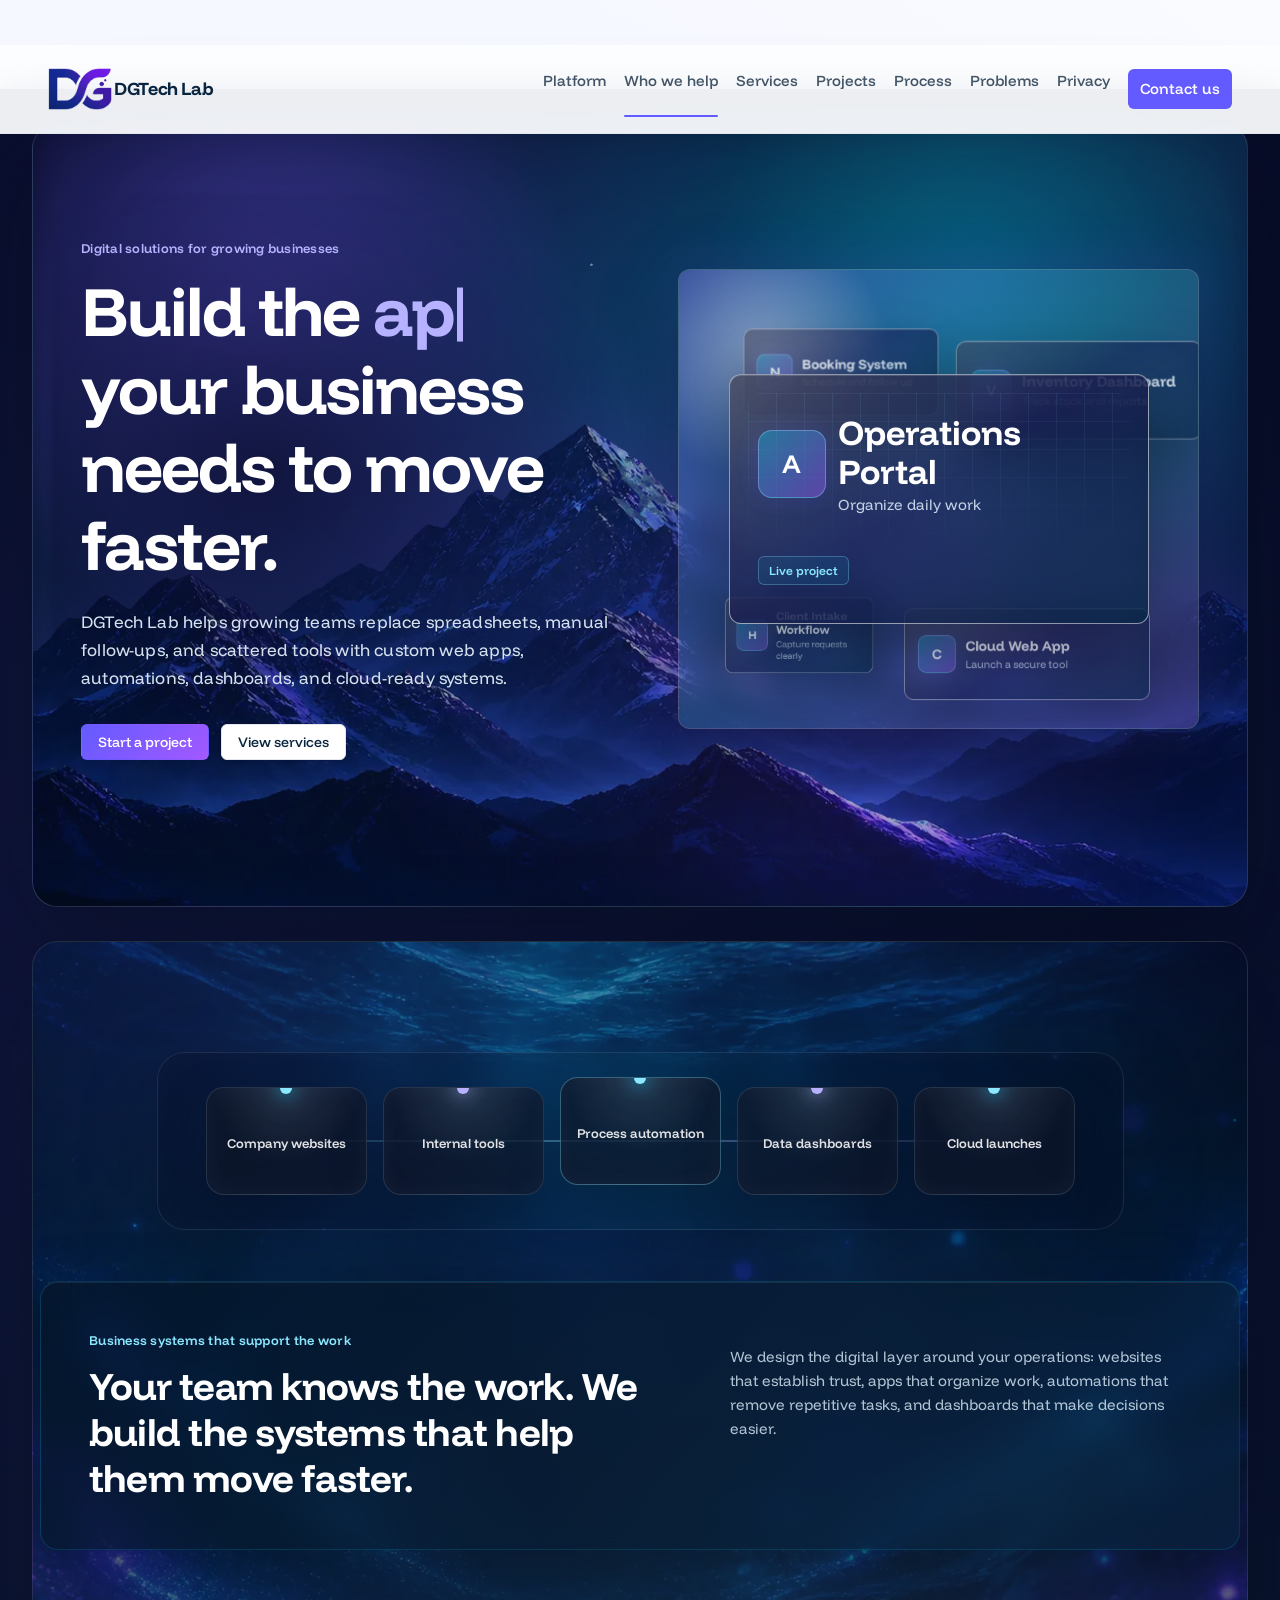
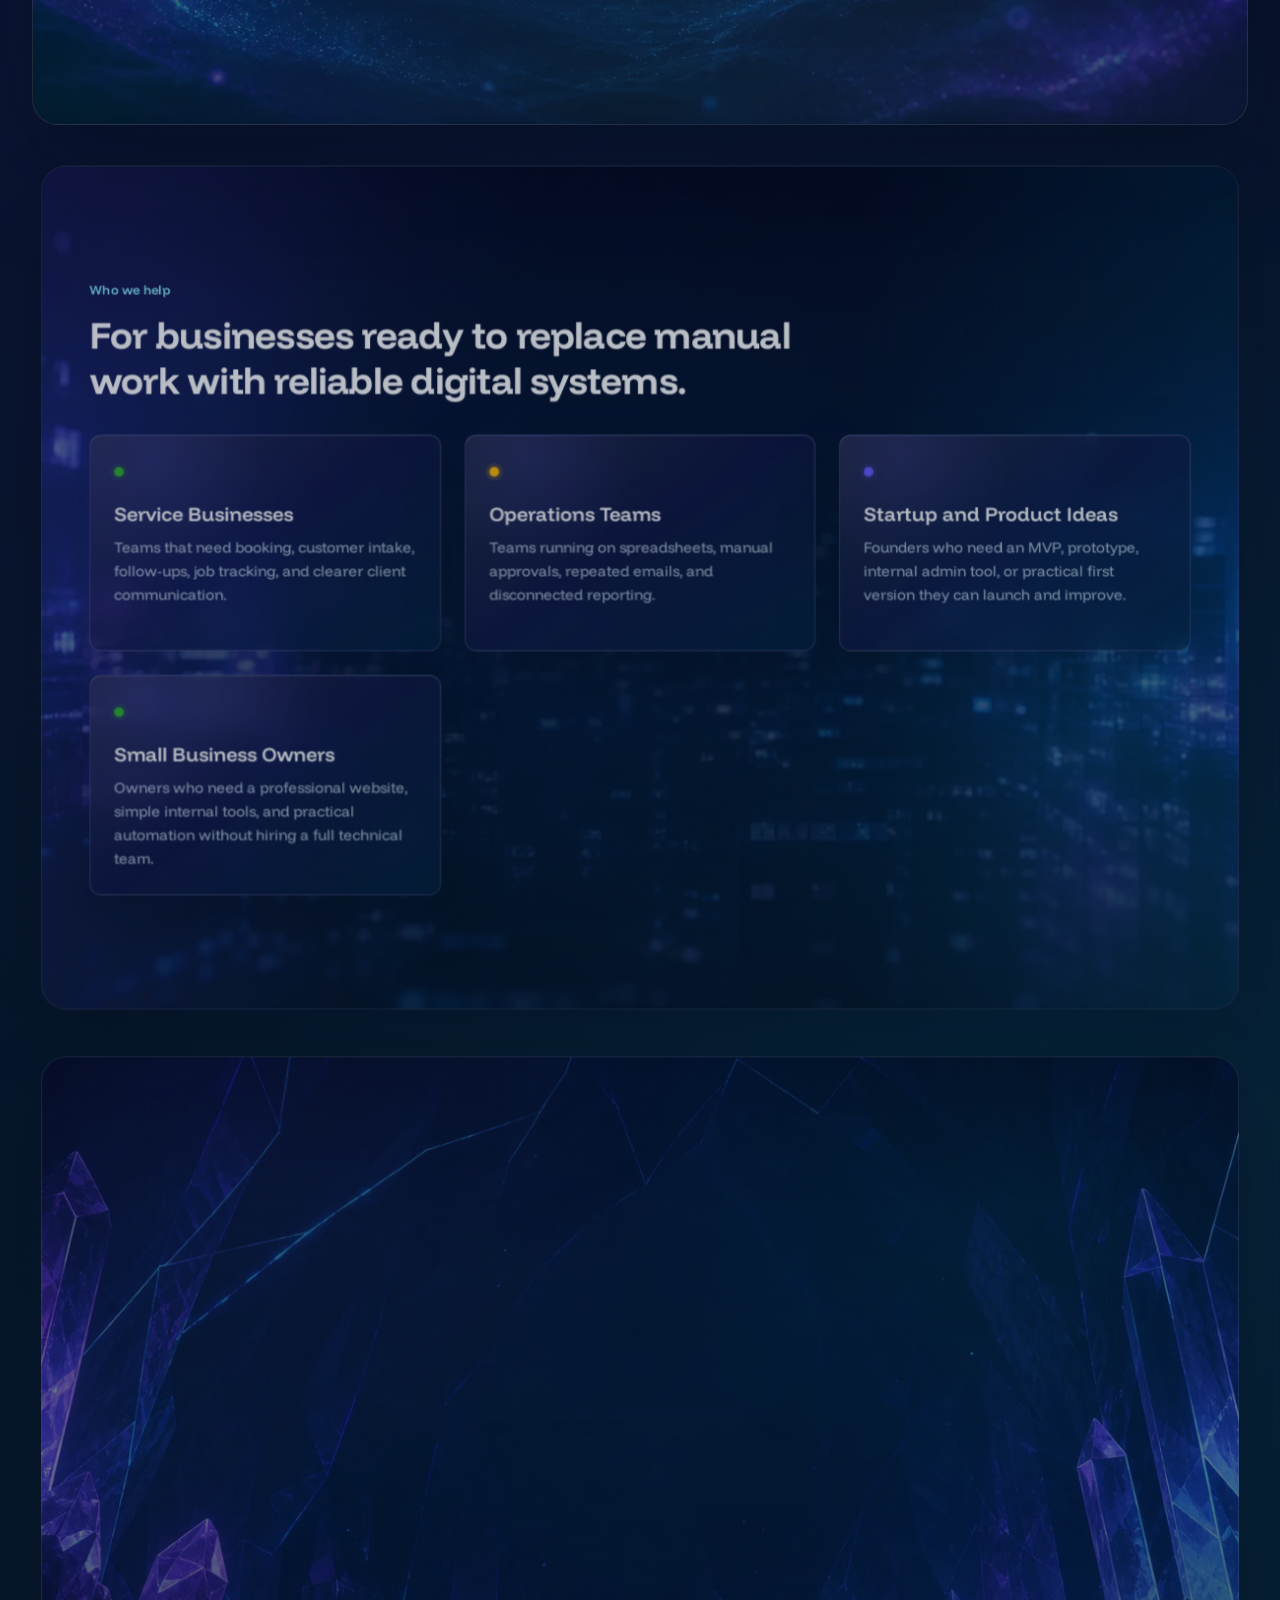
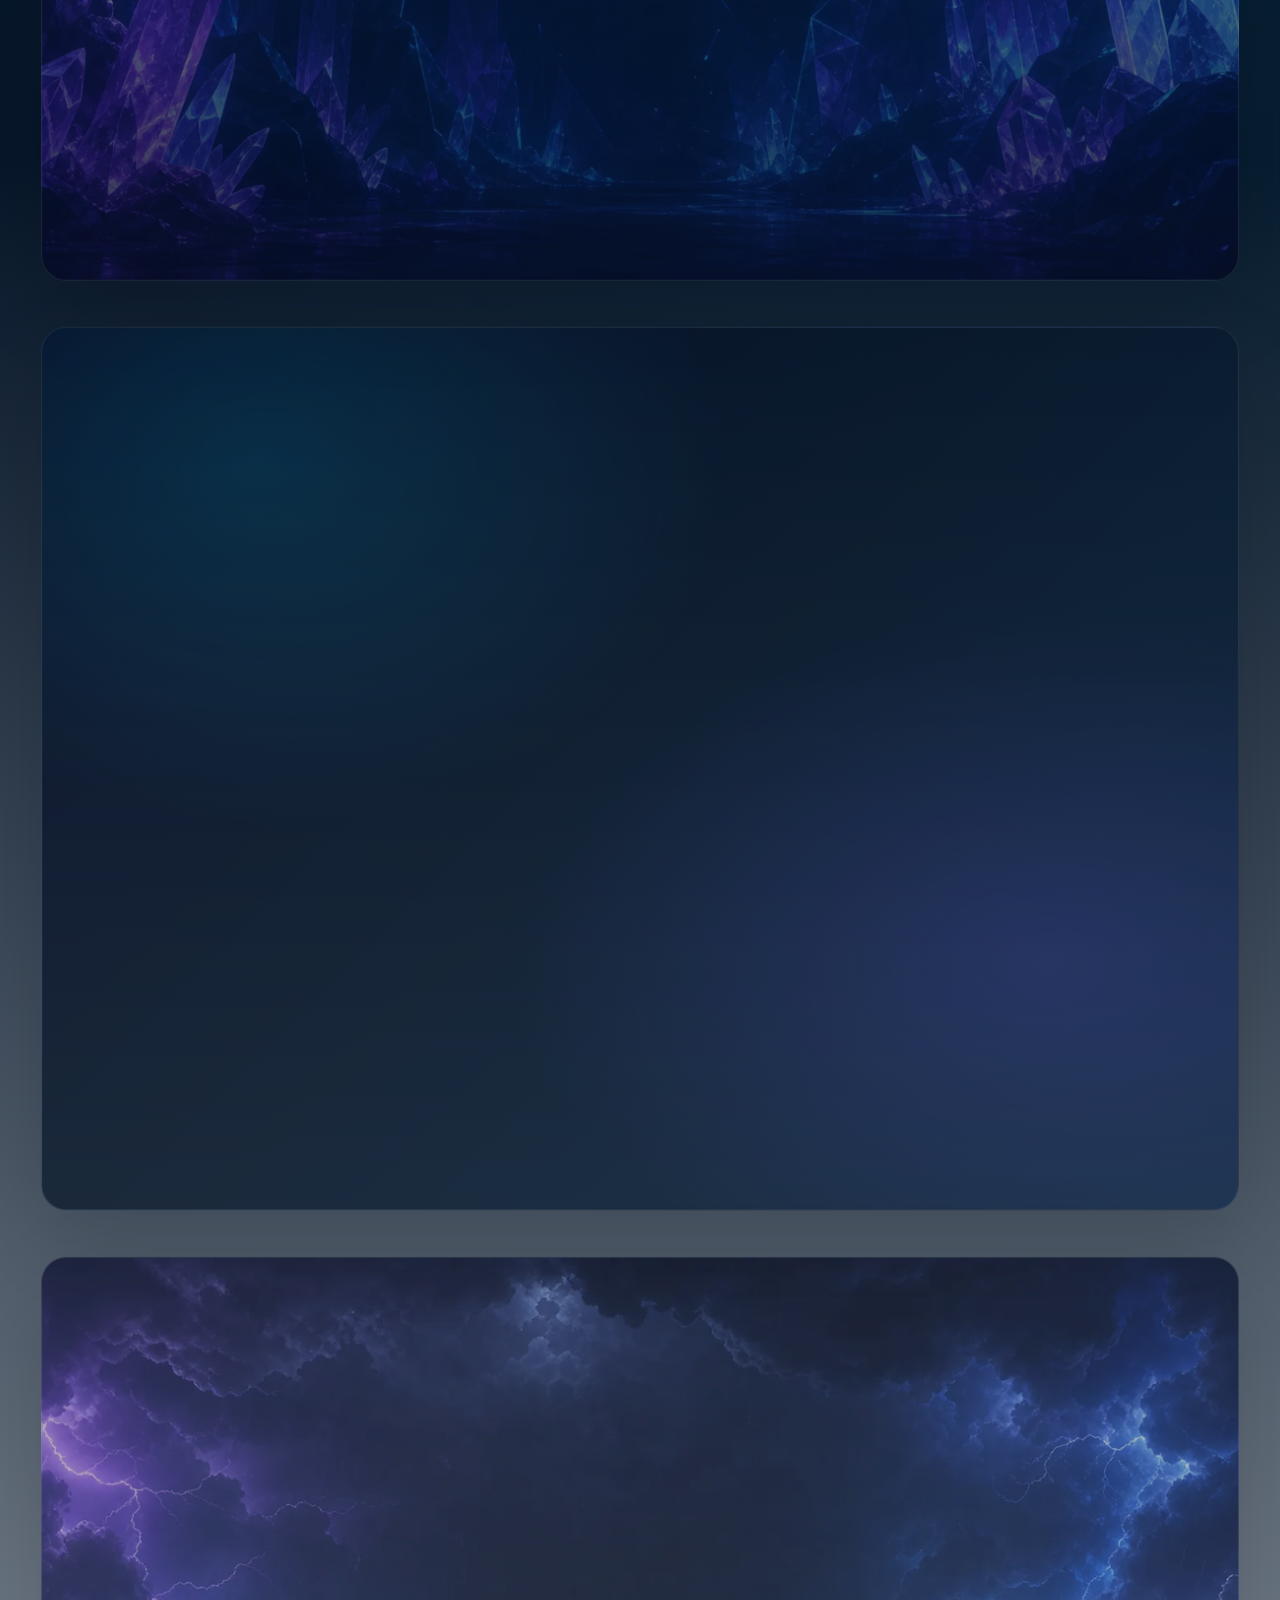
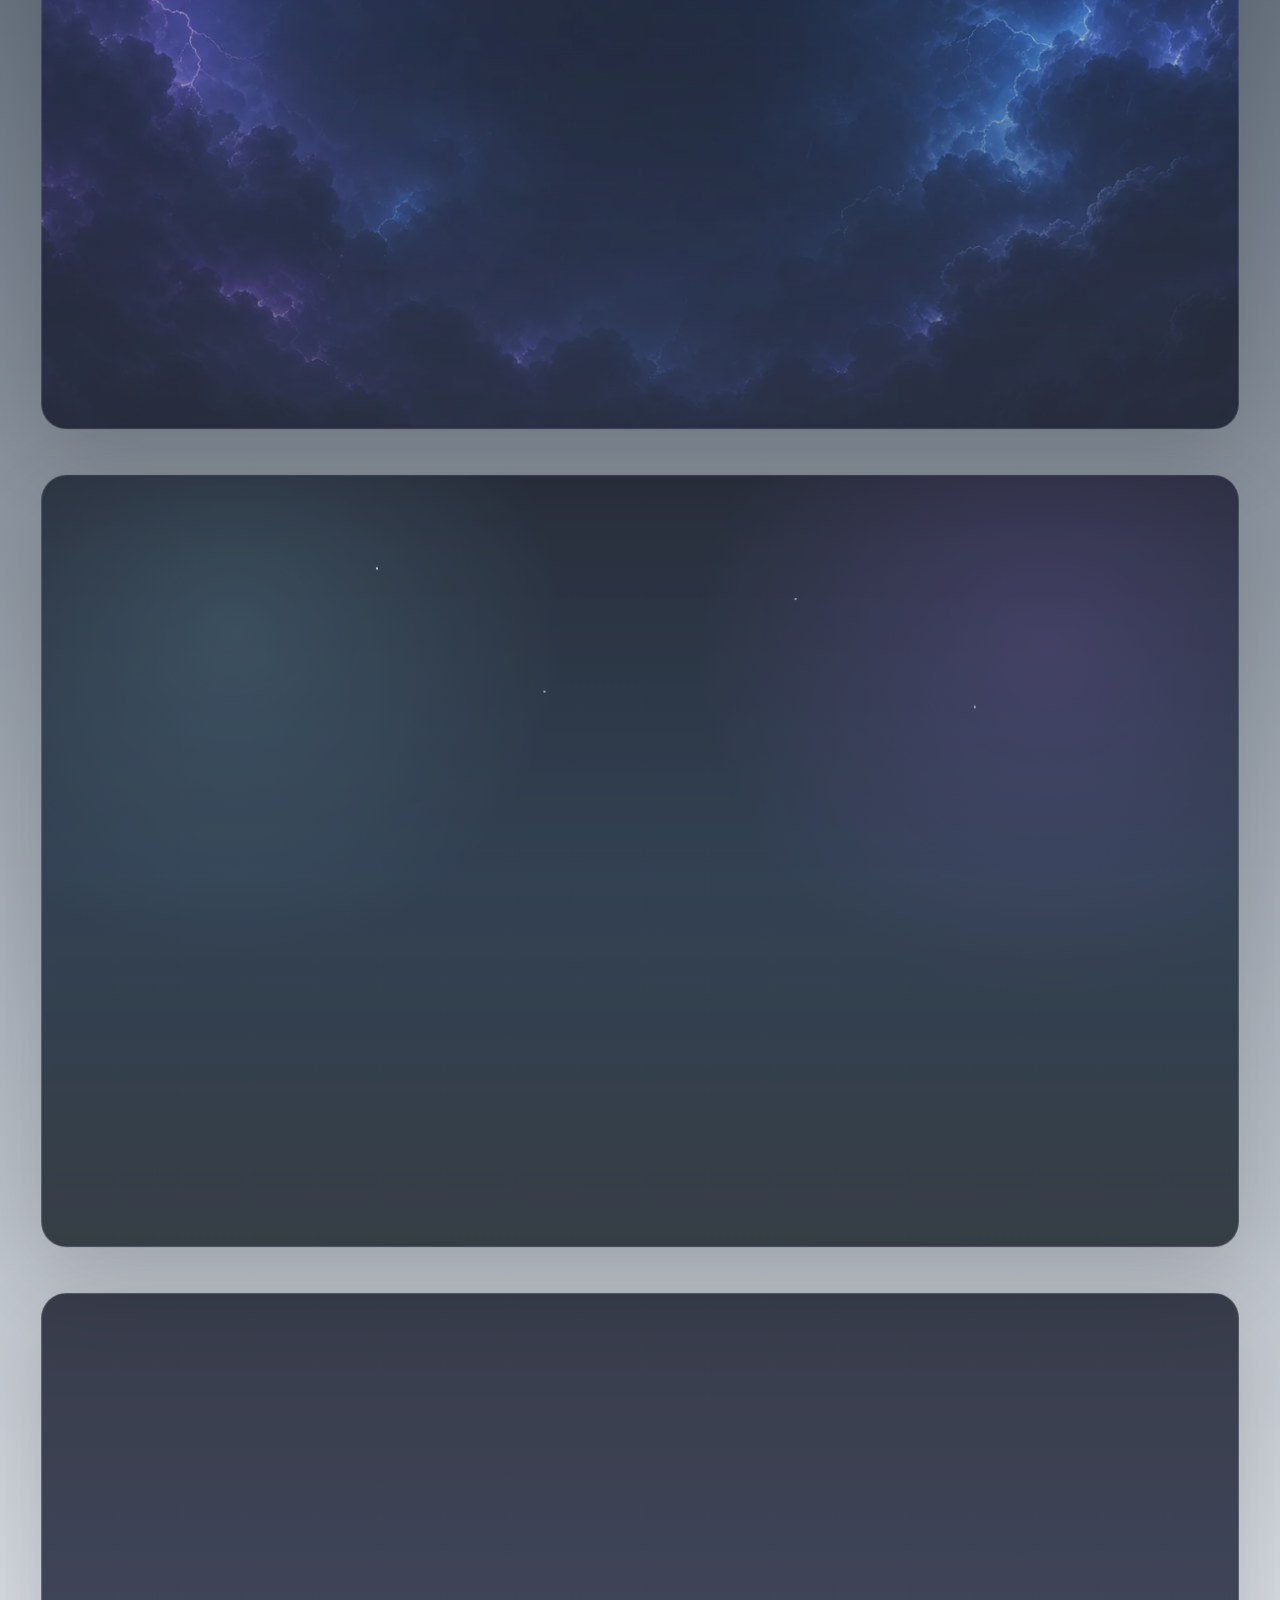
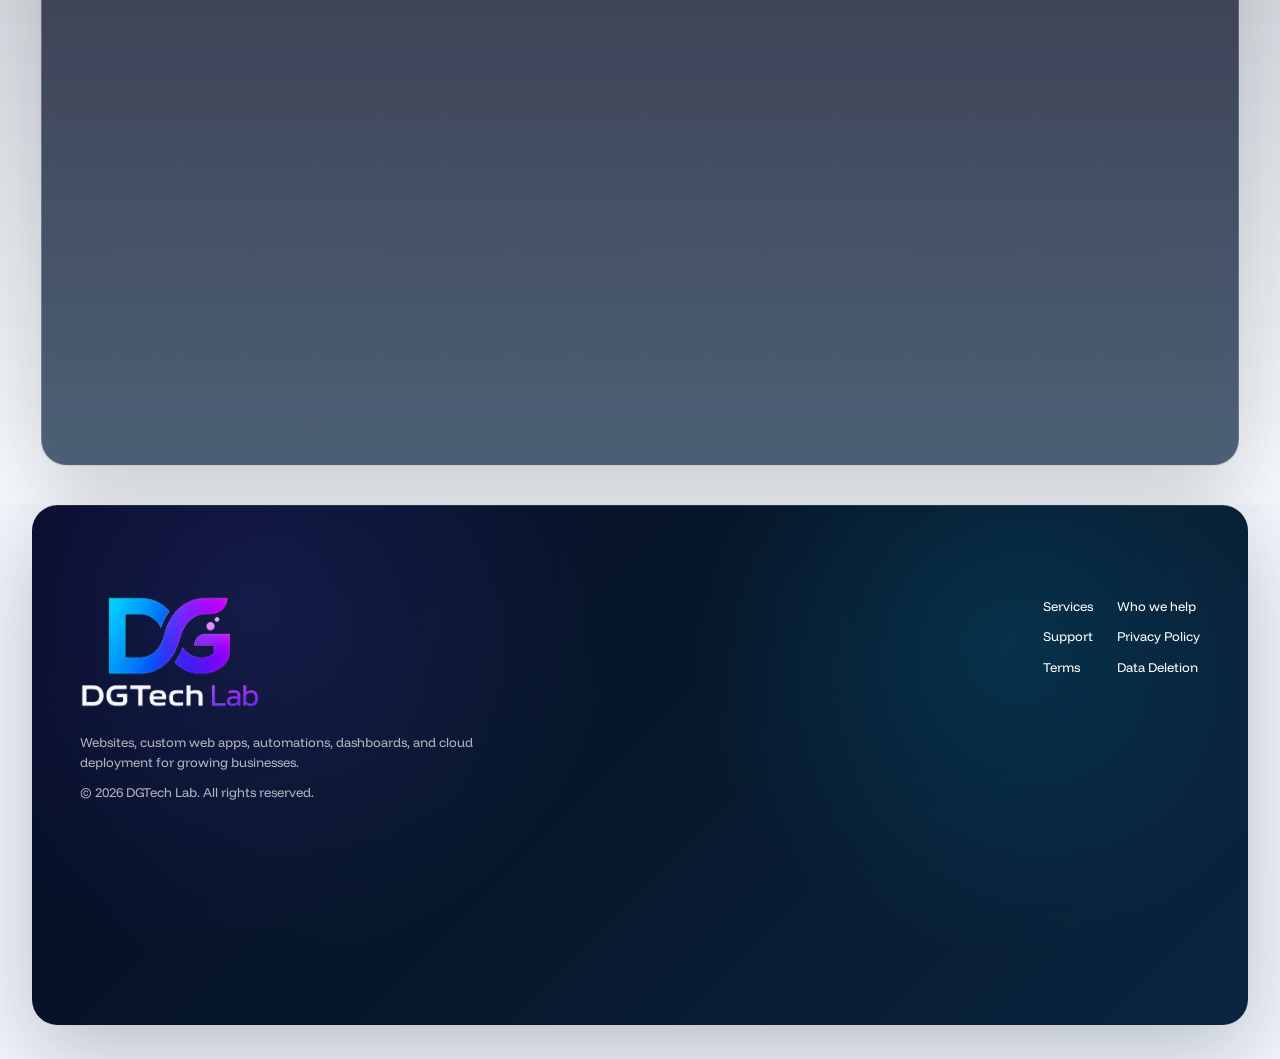
==== index.html @ 1a46fc06 "initial commit" ====
<!doctype html>
<html lang="en">
  <head>
    <meta charset="utf-8">
    <meta name="viewport" content="width=device-width, initial-scale=1">
    <title>DGTech Lab | Digital Solutions for Growing Businesses</title>
    <meta name="description" content="DGTech Lab builds practical digital solutions for businesses, including websites, internal tools, automations, cloud apps, dashboards, and workflow systems.">
    <link rel="preconnect" href="https://fonts.googleapis.com">
    <link rel="preconnect" href="https://fonts.gstatic.com" crossorigin>
    <link href="https://fonts.googleapis.com/css2?family=Funnel+Display:wght@400;500;600;700&display=swap" rel="stylesheet">
    <link rel="preload" href="assets/images/dgtechlab-logo-header-cropped.png" as="image" type="image/png">
    <link rel="preload" href="assets/images/generated/hero-mountain-foreground.webp" as="image" type="image/webp" fetchpriority="high">
    <link rel="stylesheet" href="assets/styles.css?v=card-lines">
    <script src="assets/site.js?v=company-cards" defer></script>
  </head>
  <body class="home-page">
    <header class="site-header">
      <a class="brand" href="index.html" aria-label="DGTech Lab home">
        <img class="brand-logo brand-logo-mark" src="assets/images/dgtechlab-logo-header-cropped.png" alt="" decoding="async" fetchpriority="high">
        <span>DGTech Lab</span>
      </a>
      <nav class="nav" aria-label="Primary navigation">
        <a href="#platform">Platform</a>
        <a href="#who">Who we help</a>
        <a href="#services">Services</a>
        <a href="#projects">Projects</a>
        <a href="#process">Process</a>
        <a href="#proof">Problems</a>
        <a href="privacy-policy.html">Privacy</a>
        <a class="nav-cta" href="#contact">Contact us</a>
      </nav>
    </header>

    <main>
      <section class="hero" data-reveal="fade">
        <img class="hero-mountain" src="assets/images/generated/hero-mountain-foreground.webp" alt="" aria-hidden="true" decoding="async" fetchpriority="high">
        <div class="hero-content">
          <p class="eyebrow">Digital solutions for growing businesses</p>
          <h1>Build the <span class="dynamic-word" data-words="apps,automations,dashboards,systems">apps</span> your business needs to move faster.</h1>
          <p class="hero-copy">DGTech Lab helps growing teams replace spreadsheets, manual follow-ups, and scattered tools with custom web apps, automations, dashboards, and cloud-ready systems.</p>
          <div class="hero-actions">
            <a class="button primary" href="#contact">Start a project</a>
            <a class="button secondary" href="#services">View services</a>
          </div>
        </div>
        <div class="hero-media company-card-stage" aria-label="Project company placeholders">
          <button class="company-card company-card-featured is-active" type="button" data-company-card data-slot="featured" aria-pressed="true">
            <span class="company-logo">A</span>
            <span class="company-info">
              <span class="company-name">Operations Portal</span>
              <span class="company-type">Organize daily work</span>
            </span>
            <span class="company-status">Live project</span>
          </button>
          <button class="company-card company-card-float company-card-sm" type="button" data-company-card data-slot="1" aria-pressed="false">
            <span class="company-logo">N</span>
            <span class="company-info">
              <span class="company-name">Booking System</span>
              <span class="company-type">Schedule and follow up</span>
            </span>
            <span class="company-status">Automation</span>
          </button>
          <button class="company-card company-card-float company-card-md" type="button" data-company-card data-slot="2" aria-pressed="false">
            <span class="company-logo">V</span>
            <span class="company-info">
              <span class="company-name">Inventory Dashboard</span>
              <span class="company-type">Track stock and reports</span>
            </span>
            <span class="company-status">Dashboard</span>
          </button>
          <button class="company-card company-card-float company-card-xs" type="button" data-company-card data-slot="3" aria-pressed="false">
            <span class="company-logo">H</span>
            <span class="company-info">
              <span class="company-name">Client Intake Workflow</span>
              <span class="company-type">Capture requests clearly</span>
            </span>
            <span class="company-status">Workflow</span>
          </button>
          <button class="company-card company-card-float company-card-lg" type="button" data-company-card data-slot="4" aria-pressed="false">
            <span class="company-logo">C</span>
            <span class="company-info">
              <span class="company-name">Cloud Web App</span>
              <span class="company-type">Launch a secure tool</span>
            </span>
            <span class="company-status">Web app</span>
          </button>
        </div>
      </section>

      <section class="ocean-depth" aria-label="DGTech Lab platform">
        <div class="trust-strip" aria-label="DGTech Lab capabilities" data-reveal="rise">
          <span>Company websites</span>
          <span>Internal tools</span>
          <span>Process automation</span>
          <span>Data dashboards</span>
          <span>Cloud launches</span>
        </div>

        <div class="intro" id="platform" aria-label="Company focus" data-reveal="split">
          <div>
            <p class="section-kicker">Business systems that support the work</p>
            <h2>Your team knows the work. We build the systems that help them move faster.</h2>
          </div>
          <p>We design the digital layer around your operations: websites that establish trust, apps that organize work, automations that remove repetitive tasks, and dashboards that make decisions easier.</p>
        </div>
      </section>

      <section class="section audience" id="who" data-reveal="rise">
        <canvas class="audience-lights" aria-hidden="true"></canvas>
        <div class="section-heading">
          <p class="section-kicker">Who we help</p>
          <h2>For businesses ready to replace manual work with reliable digital systems.</h2>
        </div>
        <div class="audience-grid">
          <article>
            <span class="status-dot live"></span>
            <h3>Service Businesses</h3>
            <p>Teams that need booking, customer intake, follow-ups, job tracking, and clearer client communication.</p>
          </article>
          <article>
            <span class="status-dot review"></span>
            <h3>Operations Teams</h3>
            <p>Teams running on spreadsheets, manual approvals, repeated emails, and disconnected reporting.</p>
          </article>
          <article>
            <span class="status-dot build"></span>
            <h3>Startup and Product Ideas</h3>
            <p>Founders who need an MVP, prototype, internal admin tool, or practical first version they can launch and improve.</p>
          </article>
          <article>
            <span class="status-dot live"></span>
            <h3>Small Business Owners</h3>
            <p>Owners who need a professional website, simple internal tools, and practical automation without hiring a full technical team.</p>
          </article>
        </div>
      </section>

      <section class="section" id="services" data-reveal="rise">
        <div class="section-heading">
          <p class="section-kicker">Services</p>
          <h2>Practical digital solutions for modern operations.</h2>
        </div>
        <div class="service-grid">
          <article class="service-card">
            <span class="service-icon">01</span>
            <span class="service-chip">Presence</span>
            <h3>Business Websites That Build Trust</h3>
            <p>Professional websites for company presence, lead generation, service pages, policies, and the pages platforms expect.</p>
          </article>
          <article class="service-card">
            <span class="service-icon">02</span>
            <span class="service-chip success">Operations</span>
            <h3>Custom Tools for Daily Operations</h3>
            <p>Secure web-based tools for bookings, client portals, inventory, approvals, reporting, and daily team workflows.</p>
          </article>
          <article class="service-card">
            <span class="service-icon">03</span>
            <span class="service-chip warning">Efficiency</span>
            <h3>Automation That Saves Time</h3>
            <p>Automations that connect forms, spreadsheets, email, CRMs, databases, and team processes to reduce repetitive work.</p>
          </article>
          <article class="service-card">
            <span class="service-icon">04</span>
            <span class="service-chip">Visibility</span>
            <h3>Dashboards for Clear Decisions</h3>
            <p>Business dashboards and reporting views that turn operational data into clear information your team can act on.</p>
          </article>
          <article class="service-card">
            <span class="service-icon">05</span>
            <span class="service-chip success">Infrastructure</span>
            <h3>Cloud-Ready Launch Support</h3>
            <p>Practical cloud setup for apps, databases, containers, domains, HTTPS, and reliable production launches.</p>
          </article>
          <article class="service-card">
            <span class="service-icon">06</span>
            <span class="service-chip warning">Strategy</span>
            <h3>Technical Planning and System Advice</h3>
            <p>Guidance on choosing tools, improving existing systems, planning integrations, and turning ideas into buildable next steps.</p>
          </article>
        </div>
      </section>

      <section class="section product-showcase" id="projects" aria-label="DGTech Lab solution areas" data-reveal="scale">
        <div class="section-heading">
          <p class="section-kicker">What we build</p>
          <h2>From public websites to internal business systems.</h2>
        </div>
        <div class="showcase-grid">
          <article class="showcase-card featured">
            <p class="showcase-label">DGTech Lab Sites</p>
            <h3>Launch a business-ready website with the pages platforms expect.</h3>
            <p>Company profile, service pages, support pages, privacy policy, and the key pages needed for platform verification or online trust.</p>
            <a class="showcase-button" href="#contact">Plan your site</a>
          </article>
          <article class="showcase-card">
            <p class="showcase-label">DGTech Lab Apps</p>
            <h3>Turn repeatable work into a focused web app.</h3>
            <p>Client portals, admin dashboards, order flows, approvals, reporting tools, and lightweight CRMs tailored to daily operations.</p>
            <a class="showcase-button" href="#contact">Discuss an app</a>
          </article>
          <article class="showcase-card">
            <p class="showcase-label">DGTech Lab Automations</p>
            <h3>Connect the tools your team already uses.</h3>
            <p>Forms, spreadsheets, email, cloud databases, notifications, files, and reports connected so your team does less manual follow-up.</p>
            <a class="showcase-button" href="#contact">Map a workflow</a>
          </article>
        </div>
      </section>

      <section class="band" id="process" data-reveal="fade">
        <div class="process-cloud-layer process-cloud-layer-back" aria-hidden="true"></div>
        <div class="process-cloud-layer process-cloud-layer-front" aria-hidden="true"></div>
        <div class="process-rain-mist" aria-hidden="true"></div>
        <div class="process-lightning-bolt" aria-hidden="true"></div>
        <div class="section-heading">
          <p class="section-kicker">How we work</p>
          <h2>We turn unclear business problems into working systems.</h2>
        </div>
        <div class="steps">
          <article>
            <span class="step-icon" aria-hidden="true"></span>
            <span class="step-title">The Challenge</span>
            <p>We clarify the manual work, scattered tools, unclear processes, and business pressure your team is dealing with.</p>
          </article>
          <article>
            <span class="step-icon" aria-hidden="true"></span>
            <span class="step-title">Discovery</span>
            <p>We map the real workflow, bottlenecks, users, data, tools, and decisions the system needs to support.</p>
          </article>
          <article>
            <span class="step-icon" aria-hidden="true"></span>
            <span class="step-title">Strategy</span>
            <p>We turn the challenge into a clear build path: scope, priorities, screens, integrations, hosting, and launch plan.</p>
          </article>
          <article>
            <span class="step-icon" aria-hidden="true"></span>
            <span class="step-title">Build</span>
            <p>We develop the website, app, automation, dashboard, or cloud setup in focused increments.</p>
          </article>
          <article>
            <span class="step-icon" aria-hidden="true"></span>
            <span class="step-title">Launch</span>
            <p>We test, deploy, connect domains, prepare policies, and move the solution into production.</p>
          </article>
          <article>
            <span class="step-icon" aria-hidden="true"></span>
            <span class="step-title">Clarity</span>
            <p>Your team gets a working system, clearer operations, and a practical foundation to improve after launch.</p>
          </article>
        </div>
      </section>

      <section class="section proof" id="proof" data-reveal="rise">
        <canvas class="proof-beam" aria-hidden="true"></canvas>
        <canvas class="proof-waves" aria-hidden="true"></canvas>
        <img class="proof-lighthouse" src="assets/images/generated/lighthouse-no-beam.webp" alt="" aria-hidden="true" loading="lazy" decoding="async">
        <div class="section-heading">
          <p class="section-kicker">Common problems we solve</p>
          <h2>Practical problems we help businesses solve.</h2>
        </div>
        <div class="proof-grid">
          <article>
            <p>"We need a website that looks legitimate and has the key pages required before we launch apps."</p>
            <span>Public presence</span>
          </article>
          <article>
            <p>"We are losing time copying data between forms, spreadsheets, email, and reports."</p>
            <span>Workflow automation</span>
          </article>
          <article>
            <p>"We want a custom system, but we need a first version that is clear, useful, and maintainable."</p>
            <span>Custom development</span>
          </article>
        </div>
      </section>

      <section class="section split" id="contact" data-reveal="split">
        <div>
          <p class="section-kicker">Start the conversation</p>
          <h2>Tell us what you are trying to build or improve.</h2>
          <p>Send us a short message about your website, app, automation, dashboard, or cloud setup. We'll help you shape the right first version.</p>
        </div>
        <div class="contact-panel">
          <p class="contact-label">Contact</p>
          <a href="mailto:admin@dgtechlab.com">admin@dgtechlab.com</a>
          <p>Share what is slowing your team down or what you want to launch next. We'll help turn it into a practical build plan.</p>
        </div>
      </section>

    </main>

    <footer class="footer">
      <div class="footer-brand">
        <a class="brand" href="index.html" aria-label="DGTech Lab home">
          <img class="brand-logo brand-logo-footer" src="assets/images/dgtechlab-logo-footer.png" alt="" loading="lazy" decoding="async">
        </a>
        <p>Websites, custom web apps, automations, dashboards, and cloud deployment for growing businesses.</p>
        <p>&copy; 2026 DGTech Lab. All rights reserved.</p>
      </div>
      <nav aria-label="Footer navigation">
        <a href="index.html#services">Services</a>
        <a href="index.html#who">Who we help</a>
        <a href="support.html">Support</a>
        <a href="privacy-policy.html">Privacy Policy</a>
        <a href="terms-of-service.html">Terms</a>
        <a href="data-deletion.html">Data Deletion</a>
      </nav>
    </footer>
  </body>
</html>
---- assets/styles.css ----
:root {
  color-scheme: light;
  --primary: #635BFF;
  --primary-hover: #7A73FF;
  --secondary: #0A2540;
  --neutral: #697386;
  --background: #F8FBFF;
  --surface: #F6F9FC;
  --surface-soft: #EEF4FB;
  --surface-card: #FBFDFF;
  --transition-page: #EEF6FF;
  --transition-cyan: #DFF9FF;
  --transition-violet: #ECE8FF;
  --section-blue: #EEF7FF;
  --section-purple: #F1EEFF;
  --text-primary: #0A2540;
  --text-secondary: #425466;
  --border: #E3E8EE;
  --success: #30B130;
  --warning: #FFBB00;
  --error: #DF1B41;
  --gradient: linear-gradient(135deg, #635BFF 0%, #A259FF 100%);
  --shadow-1: 0 2px 4px rgba(0, 0, 0, 0.04), 0 1px 2px rgba(0, 0, 0, 0.06);
  --shadow-2: 0 4px 8px rgba(0, 0, 0, 0.06), 0 2px 4px rgba(0, 0, 0, 0.06);
  --shadow-3: 0 12px 24px rgba(0, 0, 0, 0.08), 0 4px 8px rgba(0, 0, 0, 0.04);
  --navy-shadow: 0 18px 50px rgba(10, 37, 64, 0.30);
}

* {
  box-sizing: border-box;
}

html {
  scroll-behavior: smooth;
  scroll-padding-top: 78px;
}

html:has(body.home-page) {
  scroll-snap-type: y mandatory;
}

[id] {
  scroll-margin-top: 88px;
}

body {
  margin: 0;
  overflow-x: hidden;
  color: var(--text-primary);
  background:
    radial-gradient(circle at 8% 12%, rgba(99, 91, 255, 0.06), transparent 30%),
    linear-gradient(180deg, #FBFDFF 0%, var(--background) 38%, #F2F7FD 100%);
  font-family: "Funnel Display", Inter, ui-sans-serif, system-ui, -apple-system, BlinkMacSystemFont, "Segoe UI", sans-serif;
  line-height: 1.6;
  animation: pageEnter 500ms ease both;
}

body.is-loaded {
  opacity: 1;
  transform: translateY(0);
}

body.is-leaving {
  opacity: 0;
  transform: translateY(-8px);
  transition: opacity 260ms ease, transform 260ms ease;
}

body.home-page main {
  display: grid;
  gap: clamp(18px, 3vw, 34px);
  padding: clamp(18px, 3vw, 34px) 0;
  background:
    radial-gradient(circle at 12% 12%, rgba(99, 91, 255, 0.1), transparent 28%),
    radial-gradient(circle at 82% 38%, rgba(0, 210, 255, 0.08), transparent 28%),
    linear-gradient(180deg, #050A24 0%, #07172A 48%, #F8FBFF 100%);
}

@supports (content-visibility: auto) {
  body.home-page main > .audience,
  body.home-page main > #services,
  body.home-page main > .product-showcase,
  body.home-page main > #process,
  body.home-page main > .proof,
  body.home-page main > #contact {
    content-visibility: auto;
    contain-intrinsic-size: auto 920px;
  }

  .legal-page {
    content-visibility: auto;
    contain-intrinsic-size: auto 760px;
  }
}

a {
  color: inherit;
  text-decoration: none;
}

img {
  display: block;
  max-width: 100%;
}

.site-header {
  position: sticky;
  top: 0;
  z-index: 20;
  display: grid;
  grid-template-columns: auto 1fr;
  align-items: center;
  gap: 24px;
  min-height: 64px;
  padding: 12px clamp(24px, 4vw, 48px);
  border-bottom: 1px solid var(--border);
  background: rgba(251, 253, 255, 0.94);
  backdrop-filter: blur(16px);
}

.brand {
  display: inline-flex;
  align-items: center;
  gap: 2px;
  color: var(--text-primary);
  font-size: 18px;
  font-weight: 700;
  letter-spacing: -0.02em;
  white-space: nowrap;
}

.brand-logo {
  flex: 0 0 auto;
  object-fit: contain;
}

.brand-logo-mark {
  width: 64px;
  height: 64px;
}

.brand-mark {
  display: inline-grid;
  width: 36px;
  height: 36px;
  place-items: center;
  border-radius: 10px;
  color: #FFFFFF;
  background: var(--gradient);
  font-size: 13px;
  font-weight: 700;
  box-shadow: 0 12px 26px rgba(99, 91, 255, 0.22);
}

.nav {
  display: flex;
  flex-wrap: wrap;
  justify-content: flex-end;
  gap: 10px 18px;
  color: var(--text-secondary);
  font-size: 15px;
  font-weight: 500;
}

.nav a {
  position: relative;
  border-radius: 6px;
  transition: color 180ms ease, background 180ms ease, transform 180ms ease;
}

.nav a:not(.nav-cta)::after {
  content: "";
  position: absolute;
  left: 0;
  right: 0;
  bottom: -8px;
  height: 2px;
  border-radius: 9999px;
  background: var(--primary);
  opacity: 0;
  transform: scaleX(0.5);
  transition: opacity 180ms ease, transform 180ms ease;
}

.nav a:hover,
.footer a:hover {
  color: var(--primary);
}

.nav a.is-active:not(.nav-cta)::after,
.nav a:not(.nav-cta):hover::after {
  opacity: 1;
  transform: scaleX(1);
}

.nav-cta {
  padding: 8px 12px;
  color: #FFFFFF;
  background: var(--primary);
  box-shadow: 0 0 0 rgba(99, 91, 255, 0);
}

.nav .nav-cta:hover {
  color: #FFFFFF;
  background: var(--primary-hover);
  box-shadow: 0 0 0 4px rgba(99, 91, 255, 0.14);
}

.hero {
  position: relative;
  display: grid;
  grid-template-columns: minmax(0, 0.86fr) minmax(360px, 0.84fr);
  align-items: center;
  gap: clamp(32px, 5vw, 64px);
  min-height: calc(100svh - 64px);
  margin-bottom: 0;
  padding: clamp(56px, 8vw, 96px) clamp(24px, 4vw, 48px) clamp(88px, 10vw, 140px);
  color: #FFFFFF;
  background:
    radial-gradient(circle at 18% 24%, rgba(127, 91, 255, 0.34), transparent 28%),
    radial-gradient(circle at 78% 20%, rgba(0, 210, 255, 0.18), transparent 24%),
    radial-gradient(circle at 70% 78%, rgba(162, 89, 255, 0.28), transparent 30%),
    linear-gradient(135deg, #050A24 0%, #0A2540 48%, #101A4D 100%);
  overflow: hidden;
  isolation: isolate;
}

.hero::before,
.hero::after {
  content: "";
  position: absolute;
  inset: 0;
  pointer-events: none;
}

.hero::before {
  z-index: 0;
  background:
    radial-gradient(circle at 12% 22%, rgba(255, 255, 255, 0.9) 0 1px, transparent 1.6px),
    radial-gradient(circle at 24% 76%, rgba(255, 255, 255, 0.75) 0 1px, transparent 1.4px),
    radial-gradient(circle at 46% 18%, rgba(255, 255, 255, 0.85) 0 1px, transparent 1.5px),
    radial-gradient(circle at 68% 42%, rgba(255, 255, 255, 0.7) 0 1px, transparent 1.4px),
    radial-gradient(circle at 86% 28%, rgba(255, 255, 255, 0.85) 0 1px, transparent 1.5px),
    radial-gradient(circle at 90% 78%, rgba(255, 255, 255, 0.65) 0 1px, transparent 1.4px);
  opacity: 0.52;
  animation: galaxyStarDrift 18s linear infinite alternate;
}

.hero::after {
  z-index: 0;
  background:
    radial-gradient(ellipse at 24% 18%, rgba(99, 91, 255, 0.22), transparent 42%),
    radial-gradient(ellipse at 76% 24%, rgba(0, 210, 255, 0.16), transparent 38%),
    radial-gradient(ellipse at 62% 72%, rgba(162, 89, 255, 0.18), transparent 44%),
    radial-gradient(ellipse at 28% 54%, rgba(99, 91, 255, 0.2), transparent 46%),
    radial-gradient(ellipse at 70% 28%, rgba(0, 210, 255, 0.12), transparent 44%);
  filter: blur(18px) saturate(1.16);
  opacity: 0.9;
  animation:
    auroraCurtainDrift 5s ease-in-out infinite alternate,
    auroraPalettePulse 4s ease-in-out infinite;
}

.hero::before,
.hero::after,
.ocean-depth::before,
.ocean-depth::after,
#services::after,
.product-showcase::after,
.showcase-card::after,
.band::before,
.process-cloud-layer-back,
.process-cloud-layer-front,
.proof::after {
  animation-play-state: paused;
}

.hero.effects-active::before,
.hero.effects-active::after,
.ocean-depth.effects-active::before,
.ocean-depth.effects-active::after,
#services.effects-active::after,
.product-showcase.effects-active::after,
.product-showcase.effects-active .showcase-card::after,
.band.effects-active::before,
.band.effects-active .process-cloud-layer-back,
.band.effects-active .process-cloud-layer-front,
.proof.effects-active::after {
  animation-play-state: running;
}

.hero-content {
  position: relative;
  z-index: 2;
  width: min(680px, 100%);
}

.hero-mountain {
  position: absolute;
  left: 50%;
  bottom: clamp(-34px, -3vw, -16px);
  z-index: 1;
  width: min(128vw, 2040px);
  max-width: none;
  transform: translateX(-50%);
  opacity: 0.66;
  pointer-events: none;
  user-select: none;
  filter: drop-shadow(0 -18px 44px rgba(99, 91, 255, 0.18)) saturate(1.08);
}

.hero-content::before {
  content: "";
  position: absolute;
  inset: -44px -30px -34px;
  z-index: -1;
  border-radius: 28px;
  background: radial-gradient(ellipse at 36% 46%, rgba(5, 10, 36, 0.68), transparent 68%);
  filter: blur(2px);
}

.hero-media {
  position: relative;
  z-index: 2;
  min-height: 430px;
  overflow: hidden;
  border-radius: 12px;
  background: rgba(255, 255, 255, 0.08);
  border: 1px solid rgba(255, 255, 255, 0.16);
  box-shadow: 0 30px 80px rgba(0, 0, 0, 0.34), 0 0 60px rgba(99, 91, 255, 0.2);
  backdrop-filter: blur(14px);
}

.hero-media::before {
  content: "";
  position: absolute;
  inset: 0;
  background:
    radial-gradient(circle at 16% 18%, rgba(255, 255, 255, 0.42), transparent 22%),
    linear-gradient(135deg, rgba(99, 91, 255, 0.34), rgba(0, 210, 255, 0.12) 48%, rgba(162, 89, 255, 0.18));
  pointer-events: none;
}

.hero-media::after {
  content: "";
  position: absolute;
  inset: 8%;
  border-radius: 999px;
  background:
    radial-gradient(circle at 54% 42%, rgba(139, 232, 255, 0.26), transparent 34%),
    radial-gradient(circle at 44% 58%, rgba(162, 89, 255, 0.22), transparent 38%);
  filter: blur(24px);
  opacity: 0.74;
  pointer-events: none;
}

.company-card-stage {
  min-height: 460px;
}

.company-card {
  position: absolute;
  z-index: 2;
  display: grid;
  grid-template-columns: auto 1fr;
  align-items: center;
  gap: 12px;
  border: 1px solid rgba(227, 232, 238, 0.58);
  border-radius: 12px;
  color: #FFFFFF;
  background:
    linear-gradient(145deg, rgba(255, 255, 255, 0.2), rgba(99, 91, 255, 0.12) 48%, rgba(0, 210, 255, 0.1)),
    rgba(5, 10, 36, 0.72);
  box-shadow: 0 24px 70px rgba(0, 0, 0, 0.32), inset 0 1px 0 rgba(255, 255, 255, 0.16);
  backdrop-filter: blur(18px);
  font: inherit;
  text-align: left;
  cursor: pointer;
  transform: translate3d(var(--card-x), var(--card-y), 0) scale(var(--card-scale));
  transform-origin: center;
  transition:
    width 420ms cubic-bezier(0.22, 1, 0.36, 1),
    min-height 420ms cubic-bezier(0.22, 1, 0.36, 1),
    padding 420ms cubic-bezier(0.22, 1, 0.36, 1),
    opacity 260ms ease,
    box-shadow 260ms ease,
    transform 520ms cubic-bezier(0.22, 1, 0.36, 1);
}

.company-card:hover,
.company-card:focus-visible {
  border-color: rgba(139, 232, 255, 0.72);
  box-shadow: 0 30px 80px rgba(0, 0, 0, 0.38), 0 0 38px rgba(0, 210, 255, 0.2), inset 0 1px 0 rgba(255, 255, 255, 0.2);
}

.company-card:focus-visible {
  outline: 2px solid rgba(139, 232, 255, 0.82);
  outline-offset: 4px;
}

.company-card-featured {
  top: 50%;
  left: 50%;
  width: min(86%, 420px);
  min-height: 250px;
  padding: 28px;
  grid-template-columns: auto 1fr;
  --card-x: -50%;
  --card-y: -50%;
  --card-scale: 1;
}

.company-card-featured::before {
  content: "";
  position: absolute;
  inset: 18px;
  z-index: -1;
  border-radius: inherit;
  background:
    linear-gradient(90deg, rgba(139, 232, 255, 0.16) 1px, transparent 1px),
    linear-gradient(rgba(183, 178, 255, 0.14) 1px, transparent 1px);
  background-size: 28px 28px;
  mask-image: linear-gradient(180deg, rgba(0, 0, 0, 0.55), transparent 78%);
}

.company-card-float {
  min-height: 112px;
  padding: 16px;
  opacity: 0.76;
  animation: companyCardFloat 5.4s ease-in-out infinite alternate;
}

.company-card-float[data-slot="1"] {
  top: 10%;
  left: 7%;
  width: 250px;
  --card-x: 0;
  --card-y: 0;
  --card-scale: 0.78;
  animation-delay: -0.8s;
}

.company-card-float[data-slot="2"] {
  top: 14%;
  right: -4%;
  width: 280px;
  --card-x: 0;
  --card-y: 0;
  --card-scale: 0.88;
  animation-delay: -2.1s;
}

.company-card-float[data-slot="3"] {
  left: 2%;
  bottom: 8%;
  width: 218px;
  --card-x: 0;
  --card-y: 0;
  --card-scale: 0.68;
  animation-delay: -3.2s;
}

.company-card-float[data-slot="4"] {
  right: 4%;
  bottom: 4%;
  width: 300px;
  --card-x: 0;
  --card-y: 0;
  --card-scale: 0.82;
  animation-delay: -1.4s;
}

.company-card.is-active {
  z-index: 5;
  opacity: 1;
  animation: none;
}

.company-logo {
  display: grid;
  width: 46px;
  height: 46px;
  place-items: center;
  border: 1px solid rgba(139, 232, 255, 0.36);
  border-radius: 10px;
  color: #FFFFFF;
  background: linear-gradient(135deg, rgba(0, 210, 255, 0.34), rgba(162, 89, 255, 0.44));
  box-shadow: 0 0 22px rgba(99, 91, 255, 0.18);
  font-size: 17px;
  font-weight: 700;
}

.company-card-featured .company-logo {
  width: 68px;
  height: 68px;
  border-radius: 14px;
  font-size: 26px;
}

.company-info {
  display: grid;
  gap: 4px;
  min-width: 0;
}

.company-status {
  overflow: hidden;
  text-overflow: ellipsis;
  white-space: nowrap;
}

.company-name {
  color: #FFFFFF;
  font-size: 17px;
  font-weight: 700;
  line-height: 1.15;
  overflow-wrap: anywhere;
}

.company-card-featured .company-name {
  font-size: clamp(1.5rem, 3vw, 2.15rem);
  letter-spacing: 0;
}

.company-type {
  color: rgba(226, 242, 255, 0.76);
  font-size: 13px;
  line-height: 1.25;
  overflow-wrap: anywhere;
}

.company-card-featured .company-type {
  color: rgba(226, 242, 255, 0.84);
  font-size: 15px;
}

.company-status {
  grid-column: 1 / -1;
  justify-self: start;
  min-height: 28px;
  margin-top: 10px;
  padding: 4px 10px;
  border: 1px solid rgba(139, 232, 255, 0.28);
  border-radius: 6px;
  color: #8BE8FF;
  background: rgba(0, 210, 255, 0.08);
  font-size: 12px;
  font-weight: 600;
}

.company-card-float .company-status {
  display: none;
}

.solution-stack {
  position: absolute;
  left: 24px;
  right: 24px;
  bottom: 24px;
  padding: 18px 20px;
  border: 1px solid rgba(227, 232, 238, 0.8);
  border-radius: 12px;
  color: var(--text-primary);
  background: rgba(255, 255, 255, 0.92);
  box-shadow: var(--shadow-2);
}

.solution-stack p {
  margin: 0 0 12px;
  color: var(--neutral);
  font-size: 12px;
  font-weight: 600;
  letter-spacing: 0.05em;
  text-transform: uppercase;
}

.solution-stack div {
  display: flex;
  flex-wrap: wrap;
  gap: 8px;
}

.solution-stack span,
.trust-strip span,
.service-chip {
  display: inline-flex;
  align-items: center;
  min-height: 28px;
  padding: 4px 12px;
  border: 1px solid var(--border);
  border-radius: 6px;
  color: var(--text-primary);
  background: linear-gradient(180deg, var(--surface-card), #FFFFFF);
  font-size: 13px;
  font-weight: 600;
}

.eyebrow,
.section-kicker {
  margin: 0 0 12px;
  color: var(--primary);
  font-size: 13px;
  font-weight: 600;
  letter-spacing: 0.02em;
}

.hero .eyebrow {
  color: #B7B2FF;
}

h1,
h2,
h3,
p {
  overflow-wrap: anywhere;
}

h1 {
  max-width: 720px;
  margin: 0;
  color: #FFFFFF;
  font-size: clamp(3rem, 5.4vw, 4.6rem);
  font-weight: 700;
  line-height: 1.13;
  letter-spacing: -0.03em;
}

.dynamic-word {
  display: inline-block;
  color: #B7B2FF;
  margin-right: 0.08em;
}

.dynamic-word::after {
  content: "";
  display: inline-block;
  width: 0.08em;
  height: 0.78em;
  margin-left: 0.06em;
  background: currentColor;
  transform: translateY(0.08em);
  animation: caretBlink 950ms steps(2, start) infinite;
}

h2 {
  margin: 0;
  color: var(--text-primary);
  font-size: clamp(1.9rem, 3vw, 2.5rem);
  font-weight: 700;
  line-height: 1.2;
  letter-spacing: -0.02em;
}

h3 {
  margin: 16px 0 8px;
  color: var(--text-primary);
  font-size: 20px;
  font-weight: 600;
  line-height: 1.4;
}

p {
  color: var(--text-secondary);
}

.hero-copy {
  max-width: 660px;
  margin: 24px 0 0;
  color: #D6E2EF;
  font-size: 17px;
  line-height: 1.65;
  letter-spacing: 0.01em;
}

.hero-actions {
  display: flex;
  flex-wrap: wrap;
  gap: 12px;
  margin-top: 32px;
}

.button {
  display: inline-flex;
  align-items: center;
  justify-content: center;
  min-height: 36px;
  padding: 10px 16px;
  border: 1px solid transparent;
  border-radius: 6px;
  font-size: 14px;
  font-weight: 500;
  line-height: 1;
  transition: background 150ms ease, border-color 150ms ease, color 150ms ease, transform 150ms ease;
}

.button.primary {
  color: #FFFFFF;
  background: var(--gradient);
}

.button.secondary {
  color: var(--text-primary);
  background: #FFFFFF;
  border-color: var(--border);
  box-shadow: var(--shadow-1);
}

.button:hover {
  transform: translateY(-1px);
}

.button.primary:hover {
  background: linear-gradient(135deg, #7A73FF 0%, #A259FF 100%);
}

.button.secondary:hover {
  color: var(--primary);
  border-color: rgba(99, 91, 255, 0.34);
}

.intro,
.section,
.band {
  padding: clamp(80px, 9vw, 120px) clamp(24px, 4vw, 48px);
}

.ocean-depth {
  --platform-progress: 0;
  --platform-darkness: 0.56;
  --platform-sun-y: 86%;
  --platform-sun-core: 0;
  --platform-sun-mid: 0;
  --platform-sun-halo: 0.05;
  --platform-rays-cyan: 0.01;
  --platform-rays-violet: 0.01;
  --platform-ray-angle: 0deg;
  --platform-haze: 0.1;
  --platform-bioglow: 0.12;
  --platform-particle-a: 0.46;
  --platform-particle-b: 0.4;
  --platform-particle-c: 0.3;
  --platform-particle-d: 0.34;
  --platform-darkness-mid: 0.26;
  --platform-darkness-low: 0.34;
  position: relative;
  margin-top: 0;
  padding: clamp(72px, 7vw, 112px) 0 clamp(40px, 6vw, 80px);
  overflow: hidden;
  color: #FFFFFF;
  background:
    linear-gradient(180deg, rgba(5, 10, 36, 0.46) 0%, rgba(2, 17, 31, 0.28) 42%, rgba(2, 17, 31, 0.72) 100%),
    radial-gradient(ellipse at 18% 12%, rgba(99, 91, 255, 0.18), transparent 34%),
    radial-gradient(ellipse at 78% 24%, rgba(0, 210, 255, 0.12), transparent 30%),
    url("images/generated/ocean-depth-background.webp") center / cover no-repeat,
    linear-gradient(180deg, #07172A 0%, #061C34 42%, #02111F 100%);
  isolation: isolate;
}

.ocean-depth,
.audience,
#services,
.product-showcase,
.band,
.proof,
.split {
  content-visibility: auto;
  contain-intrinsic-size: 860px;
}

.ocean-depth::before,
.ocean-depth::after {
  content: "";
  position: absolute;
  inset: -18%;
  pointer-events: none;
}

.ocean-depth::before {
  z-index: 0;
  background:
    radial-gradient(circle at 12% 22%, rgba(0, 210, 255, var(--platform-particle-a)) 0 1px, transparent 2px),
    radial-gradient(circle at 24% 70%, rgba(183, 178, 255, var(--platform-particle-b)) 0 1px, transparent 2px),
    radial-gradient(circle at 46% 34%, rgba(0, 210, 255, var(--platform-particle-c)) 0 1.5px, transparent 2.8px),
    radial-gradient(circle at 68% 64%, rgba(162, 89, 255, var(--platform-particle-d)) 0 1px, transparent 2px),
    radial-gradient(circle at 86% 30%, rgba(0, 210, 255, var(--platform-particle-d)) 0 1px, transparent 2px),
    radial-gradient(circle at 92% 82%, rgba(183, 178, 255, var(--platform-particle-c)) 0 1.5px, transparent 2.8px);
  filter: blur(0.2px);
  opacity: 0.68;
  animation: oceanParticleFloat 10s ease-in-out infinite alternate;
}

.ocean-depth::after {
  z-index: 0;
  background:
    conic-gradient(from var(--platform-ray-angle) at 58% 78%, transparent 0deg, rgba(139, 232, 255, var(--platform-rays-cyan)) 16deg, transparent 32deg, transparent 74deg, rgba(183, 178, 255, var(--platform-rays-violet)) 92deg, transparent 112deg, transparent 182deg, rgba(0, 210, 255, var(--platform-rays-cyan)) 198deg, transparent 220deg, transparent 360deg),
    radial-gradient(circle at 58% var(--platform-sun-y), rgba(255, 255, 255, var(--platform-sun-core)) 0 5%, rgba(139, 232, 255, var(--platform-sun-mid)) 12%, rgba(99, 91, 255, var(--platform-sun-halo)) 30%, transparent 48%),
    radial-gradient(ellipse at 58% 72%, rgba(139, 232, 255, var(--platform-haze)), transparent 38%),
    linear-gradient(180deg, rgba(2, 6, 23, var(--platform-darkness)) 0%, rgba(2, 17, 31, var(--platform-darkness-mid)) 52%, rgba(2, 17, 31, var(--platform-darkness-low)) 100%),
    linear-gradient(120deg, transparent 8%, rgba(0, 210, 255, 0.14) 28%, rgba(99, 91, 255, 0.1) 46%, transparent 72%),
    radial-gradient(ellipse at 24% 78%, rgba(0, 210, 255, 0.08), transparent 36%),
    radial-gradient(ellipse at 72% 72%, rgba(162, 89, 255, 0.08), transparent 38%);
  filter: blur(8px) saturate(1.08);
  mix-blend-mode: screen;
  opacity: 0.56;
  animation: oceanWaveDrift 8s ease-in-out infinite alternate;
}

.ocean-depth > * {
  position: relative;
  z-index: 1;
}

.trust-strip {
  position: relative;
  z-index: 1;
  display: grid;
  grid-template-columns: repeat(5, minmax(0, 1fr));
  gap: 16px;
  max-width: 1200px;
  margin: 0 auto clamp(28px, 4vw, 56px);
  padding: 34px clamp(24px, 4vw, 48px);
  border: 1px solid rgba(148, 163, 184, 0.16);
  border-radius: 28px;
  background:
    radial-gradient(circle at 50% 50%, rgba(0, 210, 255, 0.1), transparent 54%),
    rgba(2, 6, 23, 0.28);
  box-shadow: 0 28px 80px rgba(0, 0, 0, 0.24), inset 0 0 38px rgba(255, 255, 255, 0.025);
  backdrop-filter: blur(16px);
  overflow: hidden;
}

.trust-strip::before,
.trust-strip::after {
  content: "";
  position: absolute;
  top: 50%;
  pointer-events: none;
}

.trust-strip::before {
  left: 8%;
  right: 8%;
  z-index: 0;
  height: 2px;
  transform: translateY(-50%);
  background: linear-gradient(90deg, transparent, rgba(139, 232, 255, 0.38), rgba(183, 178, 255, 0.34), transparent);
  box-shadow: 0 0 22px rgba(0, 210, 255, 0.22);
}

.trust-strip::after {
  left: -16%;
  z-index: 2;
  width: 130px;
  height: 4px;
  border-radius: 999px;
  background: linear-gradient(90deg, transparent, #DFF9FF, #8BE8FF, transparent);
  box-shadow: 0 0 18px rgba(0, 210, 255, 0.92), 0 0 38px rgba(183, 178, 255, 0.56);
  transform: translate(-50%, -50%);
  animation: platformSignalSweep 4.8s linear infinite;
}

.trust-strip span {
  position: relative;
  z-index: 3;
  justify-content: center;
  min-height: 108px;
  padding: 24px 16px 18px;
  color: rgba(255, 255, 255, 0.88);
  background:
    radial-gradient(circle at 50% 0%, rgba(223, 249, 255, 0.12), transparent 56%),
    rgba(15, 23, 42, 0.72);
  border-color: rgba(148, 163, 184, 0.2);
  border-radius: 18px;
  box-shadow: 0 22px 54px rgba(0, 0, 0, 0.22), inset 0 0 26px rgba(255, 255, 255, 0.035);
  backdrop-filter: blur(14px);
  text-align: center;
  transition: background 220ms ease, border-color 220ms ease, box-shadow 220ms ease, transform 220ms ease;
  overflow: hidden;
}

.trust-strip span::before {
  content: "";
  position: absolute;
  left: 50%;
  top: -6px;
  width: 12px;
  height: 12px;
  border-radius: 999px;
  background: #8BE8FF;
  box-shadow: 0 0 18px rgba(0, 210, 255, 0.9), 0 0 38px rgba(183, 178, 255, 0.44);
  transform: translateX(-50%);
}

.trust-strip span::after {
  content: "";
  position: absolute;
  inset: 0;
  background: linear-gradient(135deg, transparent, rgba(255, 255, 255, 0.09), transparent);
  opacity: 0;
  pointer-events: none;
  transition: opacity 220ms ease;
}

.trust-strip span:nth-child(2)::before,
.trust-strip span:nth-child(4)::before {
  background: #B7B2FF;
  box-shadow: 0 0 18px rgba(183, 178, 255, 0.9), 0 0 38px rgba(0, 210, 255, 0.44);
}

.trust-strip span:nth-child(3) {
  border-color: rgba(139, 232, 255, 0.34);
  transform: translateY(-10px);
}

.trust-strip span:hover {
  border-color: rgba(139, 232, 255, 0.48);
  background:
    radial-gradient(circle at 50% 0%, rgba(223, 249, 255, 0.18), transparent 56%),
    rgba(15, 23, 42, 0.82);
  box-shadow: 0 28px 70px rgba(0, 0, 0, 0.32), 0 0 42px rgba(0, 210, 255, 0.16), inset 0 0 32px rgba(255, 255, 255, 0.055);
  transform: translateY(-8px);
}

.trust-strip span:nth-child(3):hover {
  transform: translateY(-16px);
}

.trust-strip span:hover::after {
  opacity: 1;
}

.intro {
  display: grid;
  grid-template-columns: minmax(0, 0.88fr) minmax(280px, 0.72fr);
  align-items: start;
  gap: clamp(32px, 6vw, 80px);
  max-width: 1200px;
  margin: 0 auto;
  padding: clamp(28px, 4vw, 48px);
  border-radius: 18px;
  border: 1px solid rgba(0, 210, 255, 0.16);
  background: linear-gradient(135deg, rgba(5, 20, 38, 0.72), rgba(8, 35, 60, 0.62));
  box-shadow: 0 24px 70px rgba(0, 0, 0, 0.26), inset 0 1px 0 rgba(255, 255, 255, 0.08);
  backdrop-filter: blur(16px);
}

#platform {
  margin-top: 0;
  margin-bottom: clamp(40px, 6vw, 80px);
}

.intro > p,
.split p,
.legal-page p,
.legal-page li {
  color: var(--text-secondary);
  font-size: 15px;
  line-height: 1.6;
}

.ocean-depth .intro h2 {
  color: #FFFFFF;
}

.ocean-depth .intro > p {
  color: rgba(226, 242, 255, 0.78);
}

.ocean-depth .section-kicker {
  color: #8BE8FF;
}

.section {
  max-width: 1296px;
  margin: 0 auto;
}

.section-heading {
  width: min(100%, 1200px);
  max-width: 1200px;
  margin: 0 auto 32px;
}

.section-heading h2 {
  max-width: 780px;
}

.audience {
  position: relative;
  z-index: 1;
  margin-top: 0;
  padding-top: clamp(80px, 9vw, 120px);
  padding-bottom: clamp(80px, 9vw, 120px);
  overflow: hidden;
  color: #FFFFFF;
  background:
    linear-gradient(180deg, rgba(5, 10, 36, 0.52) 0%, rgba(10, 37, 64, 0.42) 48%, rgba(7, 23, 42, 0.72) 100%),
    radial-gradient(circle at 12% 16%, rgba(99, 91, 255, 0.18), transparent 30%),
    radial-gradient(circle at 86% 68%, rgba(0, 210, 255, 0.14), transparent 30%),
    url("images/generated/city-lights-background.webp") center / cover no-repeat,
    linear-gradient(135deg, #050A24 0%, #0A2540 58%, #101A4D 100%);
  max-width: none;
  isolation: isolate;
}

.audience-lights {
  position: absolute;
  inset: 0;
  z-index: 0;
  width: 100%;
  height: 100%;
  pointer-events: none;
  opacity: 0.76;
  mix-blend-mode: screen;
}

.audience::before {
  content: "";
  position: absolute;
  inset: 0;
  z-index: 0;
  pointer-events: none;
  background:
    linear-gradient(90deg, rgba(99, 91, 255, 0.12), transparent 30%, transparent 68%, rgba(0, 210, 255, 0.1)),
    radial-gradient(ellipse at 50% 46%, rgba(5, 10, 36, 0.56), transparent 60%);
}

#services {
  position: relative;
  z-index: 1;
  --crystal-left: 0.16;
  --crystal-right: 0.16;
  --crystal-floor: 0.1;
  --crystal-flash: 0;
  margin-top: clamp(-78px, -5vw, -44px);
  padding-top: clamp(80px, 9vw, 120px);
  padding-bottom: clamp(80px, 9vw, 120px);
  overflow: hidden;
  color: #FFFFFF;
  background:
    linear-gradient(180deg, rgba(5, 10, 36, 0.5) 0%, rgba(10, 37, 64, 0.34) 48%, rgba(5, 10, 36, 0.72) 100%),
    radial-gradient(ellipse at 18% 12%, rgba(99, 91, 255, 0.18), transparent 34%),
    radial-gradient(ellipse at 82% 18%, rgba(0, 210, 255, 0.16), transparent 30%),
    url("images/generated/crystal-cave-background.webp") center / cover no-repeat,
    linear-gradient(135deg, #050A24 0%, #0A2540 52%, #101A4D 100%);
  max-width: none;
  isolation: isolate;
}

#services::before,
#services::after {
  content: "";
  position: absolute;
  pointer-events: none;
  z-index: 0;
}

#services::before {
  inset: 5% -8% 12%;
  background:
    radial-gradient(ellipse at 12% 74%, rgba(162, 89, 255, var(--crystal-left)), transparent 30%),
    radial-gradient(ellipse at 86% 68%, rgba(0, 210, 255, var(--crystal-right)), transparent 32%),
    radial-gradient(ellipse at 52% 92%, rgba(139, 232, 255, var(--crystal-floor)), transparent 34%),
    radial-gradient(ellipse at 50% 48%, rgba(255, 255, 255, var(--crystal-flash)), transparent 44%);
  opacity: 0.82;
  mix-blend-mode: screen;
  transition: background 160ms ease;
}

#services::after {
  inset: -10%;
  background:
    radial-gradient(circle at 12% 72%, rgba(183, 178, 255, 0.72) 0 2px, transparent 4px),
    radial-gradient(circle at 20% 42%, rgba(0, 210, 255, 0.54) 0 2px, transparent 5px),
    radial-gradient(circle at 34% 82%, rgba(162, 89, 255, 0.62) 0 2px, transparent 5px),
    radial-gradient(circle at 62% 74%, rgba(139, 232, 255, 0.5) 0 2px, transparent 5px),
    radial-gradient(circle at 76% 36%, rgba(183, 178, 255, 0.58) 0 2px, transparent 5px),
    radial-gradient(circle at 88% 66%, rgba(0, 210, 255, 0.62) 0 2px, transparent 5px),
    radial-gradient(ellipse at 50% 42%, rgba(5, 10, 36, 0.5), transparent 58%),
    radial-gradient(ellipse at 24% 36%, rgba(99, 91, 255, 0.12), transparent 36%),
    radial-gradient(ellipse at 72% 64%, rgba(0, 210, 255, 0.1), transparent 34%);
  filter: blur(0.4px) saturate(1.18);
  mix-blend-mode: screen;
  opacity: 0.74;
  animation: crystalFloatLights 8s ease-in-out infinite alternate;
}

#services > * {
  position: relative;
  z-index: 1;
}

#services .section-heading,
#services .service-grid,
.audience .section-heading,
.audience .audience-grid {
  position: relative;
  z-index: 1;
  max-width: 1200px;
  margin-left: auto;
  margin-right: auto;
}

#services .section-kicker {
  color: #8BE8FF;
}

#services .section-heading h2 {
  color: #FFFFFF;
}

.audience .section-kicker {
  color: #8BE8FF;
}

.audience .section-heading h2 {
  color: #FFFFFF;
}

.audience-grid {
  display: grid;
  grid-template-columns: repeat(3, minmax(0, 1fr));
  gap: 24px;
}

.product-showcase {
  position: relative;
  z-index: 1;
  margin-top: clamp(-78px, -5vw, -44px);
  padding-top: clamp(80px, 9vw, 120px);
  padding-bottom: clamp(80px, 9vw, 120px);
  overflow: hidden;
  color: #FFFFFF;
  background:
    radial-gradient(ellipse at 18% 16%, rgba(0, 210, 255, 0.18), transparent 34%),
    radial-gradient(ellipse at 84% 72%, rgba(99, 91, 255, 0.24), transparent 38%),
    linear-gradient(135deg, #050A24 0%, #07172A 46%, #0A2540 100%);
  max-width: none;
  isolation: isolate;
}

.product-showcase::before,
.product-showcase::after {
  content: "";
  position: absolute;
  pointer-events: none;
}

.product-showcase::before {
  inset: 0;
  z-index: 0;
  background:
    linear-gradient(rgba(139, 232, 255, 0.09) 1px, transparent 1px),
    linear-gradient(90deg, rgba(139, 232, 255, 0.09) 1px, transparent 1px),
    linear-gradient(rgba(99, 91, 255, 0.12) 1px, transparent 1px),
    linear-gradient(90deg, rgba(99, 91, 255, 0.12) 1px, transparent 1px),
    radial-gradient(circle at 16% 24%, rgba(0, 210, 255, 0.14), transparent 28%),
    radial-gradient(circle at 78% 64%, rgba(162, 89, 255, 0.16), transparent 34%);
  background-size: 42px 42px, 42px 42px, 168px 168px, 168px 168px, auto, auto;
  background-position: center;
  opacity: 0.9;
}

.product-showcase::after {
  inset: -8% -12%;
  z-index: 0;
  background:
    linear-gradient(90deg, transparent 0 12%, rgba(139, 232, 255, 0.95) 12% 15%, transparent 15% 100%),
    linear-gradient(90deg, transparent 0 58%, rgba(99, 91, 255, 0.76) 58% 61%, transparent 61% 100%),
    linear-gradient(0deg, transparent 0 32%, rgba(0, 210, 255, 0.8) 32% 35%, transparent 35% 100%),
    linear-gradient(0deg, transparent 0 70%, rgba(183, 178, 255, 0.72) 70% 73%, transparent 73% 100%);
  background-size: 360px 3px, 520px 3px, 3px 320px, 3px 460px;
  background-position: -360px 22%, 100% 64%, 32% 100%, 76% -460px;
  background-repeat: no-repeat;
  filter: blur(0.4px) drop-shadow(0 0 10px rgba(0, 210, 255, 0.72));
  mix-blend-mode: screen;
  opacity: 0.72;
  animation: blueprintSignalRun 3.2s linear infinite;
}

.product-showcase > * {
  position: relative;
  z-index: 1;
}

.product-showcase .section-kicker {
  color: #B7B2FF;
}

.product-showcase .section-heading h2 {
  color: #FFFFFF;
}

.product-showcase .section-heading,
.product-showcase .showcase-grid {
  max-width: 1200px;
  margin-left: auto;
  margin-right: auto;
}

.showcase-grid {
  display: grid;
  grid-template-columns: minmax(0, 1.2fr) minmax(0, 0.9fr);
  gap: 24px;
}

.showcase-card {
  min-height: 280px;
  position: relative;
  display: flex;
  flex-direction: column;
  align-items: flex-start;
  padding: 24px;
  overflow: hidden;
  border: 1px solid rgba(183, 178, 255, 0.18);
  border-radius: 12px;
  color: rgba(255, 255, 255, 0.88);
  background:
    linear-gradient(145deg, rgba(255, 255, 255, 0.12), rgba(99, 91, 255, 0.12) 48%, rgba(0, 210, 255, 0.08)),
    rgba(5, 10, 36, 0.64);
  box-shadow: 0 24px 70px rgba(0, 0, 0, 0.28), inset 0 1px 0 rgba(255, 255, 255, 0.10);
  backdrop-filter: blur(16px);
  transition: box-shadow 220ms ease, transform 220ms ease, border-color 220ms ease;
}

.showcase-card::before,
.showcase-card::after {
  content: "";
  position: absolute;
  pointer-events: none;
}

.showcase-card::before {
  inset: 0;
  background:
    radial-gradient(circle at 20% 16%, rgba(255, 255, 255, 0.12), transparent 30%),
    radial-gradient(circle at 78% 18%, rgba(0, 210, 255, 0.1), transparent 30%);
  opacity: 0.58;
}

.showcase-card::after {
  display: none;
}

.showcase-card:hover {
  border-color: rgba(0, 210, 255, 0.28);
  box-shadow: 0 30px 90px rgba(0, 0, 0, 0.34), 0 0 42px rgba(99, 91, 255, 0.16), inset 0 1px 0 rgba(255, 255, 255, 0.14);
  transform: translateY(-6px);
}

.showcase-card.featured {
  grid-row: span 2;
  min-height: 584px;
  justify-content: flex-end;
  color: #FFFFFF;
  background:
    radial-gradient(circle at 24% 18%, rgba(162, 89, 255, 0.34), transparent 30%),
    radial-gradient(circle at 74% 68%, rgba(0, 210, 255, 0.18), transparent 34%),
    linear-gradient(135deg, rgba(10, 37, 64, 0.9) 0%, rgba(23, 59, 112, 0.68) 100%);
  box-shadow: 0 32px 90px rgba(0, 0, 0, 0.36), 0 0 48px rgba(99, 91, 255, 0.18);
}

.showcase-label {
  position: relative;
  z-index: 1;
  margin: 0 0 12px;
  color: #8BE8FF;
  font-size: 13px;
  font-weight: 600;
}

.showcase-card.featured .showcase-label {
  color: #B7B2FF;
}

.showcase-card h3 {
  position: relative;
  z-index: 1;
  max-width: 620px;
  margin-top: 0;
  color: #FFFFFF;
}

.showcase-card.featured h3 {
  color: #FFFFFF;
  font-size: clamp(1.8rem, 3vw, 2.5rem);
  letter-spacing: -0.02em;
}

.showcase-card p {
  position: relative;
  z-index: 1;
  max-width: 620px;
  margin-top: 0;
  color: rgba(214, 226, 239, 0.82);
}

.showcase-card.featured p {
  color: #D6E2EF;
}

.showcase-card .showcase-button {
  position: relative;
  z-index: 1;
  display: inline-flex;
  align-items: center;
  justify-content: center;
  min-height: 38px;
  margin-top: auto;
  padding: 10px 14px;
  border: 1px solid rgba(139, 232, 255, 0.36);
  border-radius: 6px;
  color: #FFFFFF;
  background: linear-gradient(135deg, rgba(99, 91, 255, 0.74), rgba(0, 210, 255, 0.3));
  box-shadow: 0 14px 34px rgba(0, 0, 0, 0.18), 0 0 0 rgba(0, 210, 255, 0);
  font-size: 14px;
  font-weight: 600;
  line-height: 1;
  transition: border-color 180ms ease, box-shadow 180ms ease, transform 180ms ease, background 180ms ease;
}

.showcase-card .showcase-button:hover,
.showcase-card .showcase-button:focus-visible {
  border-color: rgba(139, 232, 255, 0.74);
  background: linear-gradient(135deg, rgba(122, 115, 255, 0.88), rgba(0, 210, 255, 0.42));
  box-shadow: 0 18px 42px rgba(0, 0, 0, 0.26), 0 0 0 4px rgba(0, 210, 255, 0.12);
  transform: translateY(-1px);
}

.showcase-card .showcase-button:focus-visible {
  outline: 2px solid rgba(139, 232, 255, 0.8);
  outline-offset: 3px;
}

.audience-grid article {
  position: relative;
  min-height: 220px;
  padding: 24px;
  overflow: hidden;
  border: 1px solid rgba(183, 178, 255, 0.22);
  border-radius: 12px;
  color: rgba(255, 255, 255, 0.88);
  background:
    linear-gradient(145deg, rgba(255, 255, 255, 0.12), rgba(99, 91, 255, 0.1) 48%, rgba(0, 210, 255, 0.08)),
    rgba(5, 10, 36, 0.58);
  box-shadow: 0 22px 60px rgba(0, 0, 0, 0.26), inset 0 1px 0 rgba(255, 255, 255, 0.10);
  backdrop-filter: blur(14px);
  transition: border-color 220ms ease, box-shadow 220ms ease, transform 220ms ease;
}

.audience-grid article::before {
  content: "";
  position: absolute;
  inset: 0;
  pointer-events: none;
  background:
    radial-gradient(circle at 18% 10%, rgba(99, 91, 255, 0.2), transparent 32%);
  opacity: 0.82;
}

.audience-grid article:hover {
  border-color: rgba(0, 210, 255, 0.32);
  box-shadow: 0 28px 78px rgba(0, 0, 0, 0.32), 0 0 34px rgba(99, 91, 255, 0.16), inset 0 1px 0 rgba(255, 255, 255, 0.14);
  transform: translateY(-4px);
}

.audience-grid h3,
.audience-grid p,
.audience-grid .status-dot {
  position: relative;
  z-index: 1;
}

.audience-grid h3 {
  color: #FFFFFF;
}

.audience-grid p {
  margin: 0;
  color: rgba(226, 242, 255, 0.78);
  font-size: 15px;
  line-height: 1.6;
}

.status-dot {
  display: inline-block;
  width: 10px;
  height: 10px;
  border-radius: 9999px;
  box-shadow: 0 0 0 4px rgba(99, 91, 255, 0.1);
}

.status-dot.live {
  background: var(--success);
  box-shadow: 0 0 0 4px rgba(48, 177, 48, 0.1);
}

.status-dot.review {
  background: var(--warning);
  box-shadow: 0 0 0 4px rgba(255, 187, 0, 0.14);
}

.status-dot.build {
  background: var(--primary);
}

.service-grid {
  display: grid;
  grid-template-columns: repeat(3, minmax(0, 1fr));
  gap: 24px;
}

.service-card {
  position: relative;
  min-height: 250px;
  padding: 24px;
  overflow: hidden;
  border: 1px solid rgba(183, 178, 255, 0.22);
  border-radius: 12px;
  color: rgba(255, 255, 255, 0.88);
  background:
    linear-gradient(142deg, rgba(255, 255, 255, 0.14), rgba(99, 91, 255, 0.12) 44%, rgba(0, 210, 255, 0.08)),
    rgba(5, 10, 36, 0.62);
  box-shadow: 0 22px 64px rgba(0, 0, 0, 0.28), inset 0 1px 0 rgba(255, 255, 255, 0.12);
  backdrop-filter: blur(16px);
  transition: box-shadow 200ms ease, transform 200ms ease, border-color 200ms ease;
}

.service-card .service-icon {
  margin-right: 8px;
}

.service-card::before,
.service-card::after {
  content: "";
  position: absolute;
  pointer-events: none;
}

.service-card::before {
  inset: 0;
  background:
    radial-gradient(circle at 20% 16%, rgba(255, 255, 255, 0.16), transparent 28%),
    radial-gradient(circle at 84% 18%, rgba(0, 210, 255, 0.12), transparent 28%);
  opacity: 0.72;
}

.service-card::after {
  width: 120px;
  height: 120px;
  right: -46px;
  top: -44px;
  background: radial-gradient(circle, rgba(0, 210, 255, 0.24), transparent 64%);
  filter: blur(2px);
}

.service-card:hover {
  border-color: rgba(0, 210, 255, 0.34);
  box-shadow: 0 28px 78px rgba(0, 0, 0, 0.34), 0 0 42px rgba(99, 91, 255, 0.18), inset 0 1px 0 rgba(255, 255, 255, 0.16);
  transform: translateY(-3px);
}

.service-icon {
  display: inline-grid;
  width: 42px;
  height: 30px;
  place-items: center;
  position: relative;
  z-index: 1;
  border: 1px solid rgba(99, 91, 255, 0.24);
  border-radius: 6px;
  color: var(--primary);
  background: rgba(99, 91, 255, 0.18);
  font-size: 12px;
  font-weight: 600;
  font-variant-numeric: tabular-nums;
}

.service-card:nth-child(3n + 2) .service-icon {
  color: #8BE8FF;
  background: rgba(0, 210, 255, 0.14);
  border-color: rgba(0, 210, 255, 0.24);
}

.service-card:nth-child(3n) .service-icon {
  color: #D7B8FF;
  background: rgba(162, 89, 255, 0.16);
  border-color: rgba(162, 89, 255, 0.24);
}

.service-chip {
  min-height: 24px;
  position: relative;
  z-index: 1;
  color: var(--primary);
  background: rgba(255, 255, 255, 0.12);
  border-color: rgba(99, 91, 255, 0.2);
  font-size: 12px;
  font-weight: 500;
}

.service-chip.success {
  color: #8BE8FF;
  background: rgba(0, 210, 255, 0.12);
  border-color: rgba(0, 210, 255, 0.2);
}

.service-chip.warning {
  color: #D7B8FF;
  background: rgba(162, 89, 255, 0.14);
  border-color: rgba(162, 89, 255, 0.22);
}

.service-card p {
  position: relative;
  z-index: 1;
  margin: 0;
  color: rgba(226, 242, 255, 0.78);
  font-size: 15px;
  line-height: 1.6;
}

.service-card h3 {
  position: relative;
  z-index: 1;
  color: #FFFFFF;
}

.band {
  position: relative;
  z-index: 1;
  --flash-top: 0;
  --flash-left: 0;
  --flash-right: 0;
  --flash-full: 0;
  --bolt-opacity: 0;
  --bolt-left: 55%;
  --bolt-rotate: 8deg;
  color: #FFFFFF;
  background:
    linear-gradient(180deg, rgba(2, 6, 23, 0.18) 0%, rgba(7, 16, 31, 0.1) 46%, rgba(2, 6, 23, 0.58) 100%),
    url("images/generated/storm-system-background.webp") center / cover no-repeat,
    radial-gradient(circle at 50% 8%, rgba(99, 91, 255, 0.18), transparent 28%),
    radial-gradient(circle at 18% 26%, rgba(162, 89, 255, 0.12), transparent 34%),
    radial-gradient(circle at 82% 30%, rgba(0, 210, 255, 0.12), transparent 34%),
    linear-gradient(180deg, #020617 0%, #07101F 48%, #0A2540 100%);
  margin-top: clamp(-78px, -5vw, -44px);
  overflow: hidden;
  isolation: isolate;
}

.band::before,
.band::after {
  content: "";
  position: absolute;
  inset: -18%;
  pointer-events: none;
}

.band::before {
  z-index: 0;
  background:
    radial-gradient(circle at 20% 18%, rgba(15, 23, 42, 0.9) 0 8%, transparent 18%),
    radial-gradient(circle at 38% 15%, rgba(30, 41, 59, 0.95) 0 10%, transparent 22%),
    radial-gradient(circle at 58% 18%, rgba(15, 23, 42, 0.92) 0 11%, transparent 24%),
    radial-gradient(circle at 78% 14%, rgba(30, 41, 59, 0.88) 0 8%, transparent 20%),
    radial-gradient(circle at 12% 34%, rgba(2, 6, 23, 0.85) 0 9%, transparent 22%),
    radial-gradient(circle at 42% 32%, rgba(15, 23, 42, 0.9) 0 14%, transparent 28%),
    radial-gradient(circle at 70% 34%, rgba(2, 6, 23, 0.88) 0 12%, transparent 25%),
    linear-gradient(180deg, rgba(2, 6, 23, 0.18), rgba(2, 6, 23, 0.82));
  filter: blur(10px);
  opacity: 0.96;
  animation: stormMistDrift 9s ease-in-out infinite alternate;
}

.band::after {
  z-index: 0;
  background:
    radial-gradient(circle at 50% 0%, rgba(191, 219, 254, var(--flash-top)), transparent 42%),
    radial-gradient(circle at 35% 28%, rgba(147, 197, 253, var(--flash-left)), transparent 28%),
    radial-gradient(circle at 75% 24%, rgba(216, 180, 254, var(--flash-right)), transparent 30%),
    linear-gradient(180deg, rgba(255, 255, 255, var(--flash-full)), transparent 70%);
  filter: none;
  mix-blend-mode: screen;
  opacity: 1;
}

.process-cloud-layer {
  position: absolute;
  left: -10%;
  right: -10%;
  height: 42%;
  z-index: 0;
  opacity: 0.94;
  filter: blur(18px);
  pointer-events: none;
}

.process-cloud-layer-back {
  top: 2%;
  background:
    radial-gradient(circle at 12% 45%, #111827 0 8%, transparent 18%),
    radial-gradient(circle at 28% 38%, #1F2937 0 10%, transparent 22%),
    radial-gradient(circle at 47% 45%, #0F172A 0 12%, transparent 25%),
    radial-gradient(circle at 66% 36%, #1E293B 0 10%, transparent 22%),
    radial-gradient(circle at 84% 44%, #111827 0 10%, transparent 24%);
  animation: stormCloudDrift 12s ease-in-out infinite alternate;
}

.process-cloud-layer-front {
  top: 20%;
  opacity: 0.88;
  background:
    radial-gradient(circle at 8% 45%, #020617 0 11%, transparent 24%),
    radial-gradient(circle at 26% 50%, #0F172A 0 14%, transparent 30%),
    radial-gradient(circle at 50% 48%, #020617 0 16%, transparent 34%),
    radial-gradient(circle at 72% 52%, #0F172A 0 14%, transparent 30%),
    radial-gradient(circle at 92% 46%, #020617 0 12%, transparent 28%);
  animation: stormCloudDrift 10s ease-in-out infinite alternate-reverse;
}

.process-rain-mist {
  position: absolute;
  inset: 0;
  z-index: 0;
  pointer-events: none;
  opacity: 0.1;
  background-image: repeating-linear-gradient(
    110deg,
    rgba(186, 230, 253, 0.18) 0,
    rgba(186, 230, 253, 0.18) 1px,
    transparent 1px,
    transparent 18px
  );
}

.process-lightning-bolt {
  position: absolute;
  top: 6%;
  left: var(--bolt-left);
  z-index: 0;
  width: 4px;
  height: min(420px, 48%);
  opacity: var(--bolt-opacity);
  background: #E0F2FE;
  box-shadow:
    0 0 18px rgba(224, 242, 254, 0.95),
    0 0 60px rgba(96, 165, 250, 0.8),
    0 0 110px rgba(168, 85, 247, 0.45);
  clip-path: polygon(
    45% 0%, 70% 0%, 55% 27%, 78% 27%,
    40% 65%, 62% 65%, 30% 100%, 42% 58%,
    20% 58%, 42% 30%, 25% 30%
  );
  transform: rotate(var(--bolt-rotate));
  pointer-events: none;
}

.band > * {
  position: relative;
  z-index: 1;
}

.band h2 {
  color: #FFFFFF;
}

.band .section-kicker {
  color: #B7B2FF;
}

.band .section-heading {
  margin-left: auto;
  margin-right: auto;
}

.steps {
  position: relative;
  display: grid;
  grid-template-columns: repeat(6, minmax(0, 1fr));
  gap: 14px;
  max-width: 1200px;
  margin-left: auto;
  margin-right: auto;
}

.steps::before,
.steps::after {
  content: "";
  position: absolute;
  pointer-events: none;
  z-index: 0;
}

.steps::before {
  left: 6%;
  right: 6%;
  top: 34px;
  height: 3px;
  background:
    linear-gradient(90deg, rgba(0, 210, 255, 0.02), rgba(139, 232, 255, 0.28), rgba(183, 178, 255, 0.22), rgba(0, 210, 255, 0.04));
  box-shadow: 0 0 18px rgba(0, 210, 255, 0.28);
  transform: translateY(-50%);
  clip-path: polygon(0 50%, 12% 45%, 22% 55%, 34% 44%, 46% 53%, 58% 44%, 72% 56%, 84% 46%, 100% 50%, 100% 100%, 0 100%);
}

.steps::after {
  left: 4%;
  top: 34px;
  width: 18%;
  height: 4px;
  background: linear-gradient(90deg, transparent, #FFFFFF 18%, #8BE8FF 48%, #B7B2FF 74%, transparent);
  box-shadow: 0 0 18px rgba(139, 232, 255, 0.9), 0 0 42px rgba(99, 91, 255, 0.42);
  transform: translateY(-50%);
  opacity: 0;
  clip-path: polygon(0 50%, 16% 42%, 28% 58%, 42% 38%, 58% 60%, 72% 44%, 100% 50%, 100% 100%, 0 100%);
  animation: stormPathStrike 5.2s linear infinite;
  animation-play-state: paused;
}

.band.effects-active.is-visible .steps::after {
  animation-play-state: running;
}

.proof {
  position: relative;
  z-index: 1;
  margin-top: clamp(-78px, -5vw, -44px);
  overflow: hidden;
  color: #FFFFFF;
  background:
    radial-gradient(circle at 16% 20%, rgba(139, 232, 255, 0.16), transparent 28%),
    radial-gradient(circle at 84% 22%, rgba(162, 89, 255, 0.2), transparent 30%),
    radial-gradient(circle at 28% 12%, rgba(255, 255, 255, 0.85) 0 1px, transparent 1.5px),
    radial-gradient(circle at 42% 28%, rgba(255, 255, 255, 0.62) 0 1px, transparent 1.5px),
    radial-gradient(circle at 63% 16%, rgba(183, 178, 255, 0.75) 0 1px, transparent 1.5px),
    radial-gradient(circle at 78% 30%, rgba(255, 255, 255, 0.58) 0 1px, transparent 1.5px),
    linear-gradient(180deg, #030816 0%, #06182D 52%, #020A12 100%);
  max-width: none;
  isolation: isolate;
}

.proof::before,
.proof::after {
  content: "";
  position: absolute;
  inset: 0;
  z-index: 0;
  pointer-events: none;
}

.proof::before {
  background:
    radial-gradient(ellipse at 50% 42%, rgba(0, 210, 255, 0.14), transparent 36%),
    radial-gradient(ellipse at 50% 64%, rgba(162, 89, 255, 0.16), transparent 42%),
    linear-gradient(180deg, transparent 0 48%, rgba(2, 10, 18, 0.38) 64%, rgba(2, 10, 18, 0.86) 100%);
  mix-blend-mode: screen;
  opacity: 0.86;
}

.proof::after {
  background:
    radial-gradient(circle at 10% 36%, rgba(255, 255, 255, 0.54) 0 1px, transparent 1.4px),
    radial-gradient(circle at 22% 18%, rgba(183, 178, 255, 0.5) 0 1px, transparent 1.4px),
    radial-gradient(circle at 58% 32%, rgba(255, 255, 255, 0.52) 0 1px, transparent 1.4px),
    radial-gradient(circle at 92% 20%, rgba(139, 232, 255, 0.54) 0 1px, transparent 1.4px);
  opacity: 0.42;
  animation: galaxyStarDrift 20s linear infinite alternate;
}

.proof-beam,
.proof-waves {
  position: absolute;
  left: 0;
  right: 0;
  width: 100%;
  pointer-events: none;
}

.proof-beam {
  inset: 0;
  z-index: 1;
  height: 100%;
  opacity: 0.76;
  mix-blend-mode: screen;
}

.proof-waves {
  bottom: 0;
  z-index: 3;
  height: 48%;
  opacity: 0.84;
}

.proof-lighthouse {
  position: absolute;
  left: 50%;
  bottom: clamp(12px, 3vw, 36px);
  z-index: 2;
  width: min(88vw, 980px);
  max-width: none;
  transform: translateX(-50%);
  opacity: 0.78;
  pointer-events: none;
  user-select: none;
  filter: drop-shadow(0 0 34px rgba(0, 210, 255, 0.18)) saturate(1.08);
}

.proof .section-heading,
.proof-grid {
  position: relative;
  z-index: 3;
  max-width: 1200px;
  margin-left: auto;
  margin-right: auto;
}

.proof .section-kicker {
  color: #8BE8FF;
}

.proof .section-heading h2 {
  color: #FFFFFF;
}

.proof-grid {
  display: grid;
  grid-template-columns: repeat(3, minmax(0, 1fr));
  gap: 24px;
}

.proof-grid article {
  min-height: 220px;
  padding: 24px;
  border: 1px solid rgba(183, 178, 255, 0.2);
  border-radius: 12px;
  background:
    linear-gradient(145deg, rgba(255, 255, 255, 0.12), rgba(99, 91, 255, 0.1) 52%, rgba(0, 210, 255, 0.08)),
    rgba(3, 10, 24, 0.62);
  box-shadow: 0 22px 64px rgba(0, 0, 0, 0.3), inset 0 1px 0 rgba(255, 255, 255, 0.1);
  backdrop-filter: blur(15px);
  transition: box-shadow 220ms ease, transform 220ms ease;
}

.proof-grid article:hover {
  box-shadow: 0 28px 78px rgba(0, 0, 0, 0.36), 0 0 36px rgba(0, 210, 255, 0.12), inset 0 1px 0 rgba(255, 255, 255, 0.14);
  transform: translateY(-3px);
}

.proof-grid p {
  margin: 0 0 24px;
  color: rgba(244, 248, 255, 0.9);
  font-size: 17px;
  line-height: 1.65;
  letter-spacing: -0.01em;
}

.proof-grid span {
  display: inline-flex;
  min-height: 28px;
  align-items: center;
  padding: 4px 12px;
  border-radius: 9999px;
  color: #8BE8FF;
  background: rgba(0, 210, 255, 0.12);
  font-size: 13px;
  font-weight: 600;
}

.steps article {
  position: relative;
  z-index: 1;
  min-height: 252px;
  padding: 24px 18px 20px;
  overflow: hidden;
  border: 1px solid rgba(139, 232, 255, 0.18);
  border-radius: 12px;
  background:
    linear-gradient(145deg, rgba(255, 255, 255, 0.12), rgba(44, 55, 80, 0.18) 42%, rgba(99, 91, 255, 0.1)),
    rgba(3, 10, 24, 0.66);
  box-shadow: 0 22px 62px rgba(0, 0, 0, 0.34), inset 0 1px 0 rgba(255, 255, 255, 0.1);
  backdrop-filter: blur(14px);
  animation: stormBeaconPulse 5.2s ease-in-out infinite;
  animation-play-state: paused;
}

.steps article:nth-child(2) {
  animation-delay: 0.78s;
}

.steps article:nth-child(3) {
  animation-delay: 1.56s;
}

.steps article:nth-child(4) {
  animation-delay: 2.34s;
}

.steps article:nth-child(5) {
  animation-delay: 3.12s;
}

.steps article:nth-child(6) {
  animation-delay: 3.9s;
}

.band.effects-active.is-visible .steps article {
  animation-play-state: running;
}

.hero::before,
.hero::after,
.ocean-depth::before,
.ocean-depth::after,
#services::after,
.product-showcase::after,
.product-showcase .showcase-card::after,
.band::before,
.band .process-cloud-layer-back,
.band .process-cloud-layer-front,
.proof::after {
  animation-play-state: paused;
}

.hero.effects-active::before,
.hero.effects-active::after,
.ocean-depth.effects-active::before,
.ocean-depth.effects-active::after,
#services.effects-active::after,
.product-showcase.effects-active::after,
.product-showcase.effects-active .showcase-card::after,
.band.effects-active::before,
.band.effects-active .process-cloud-layer-back,
.band.effects-active .process-cloud-layer-front,
.proof.effects-active::after {
  animation-play-state: running;
}

.step-icon {
  display: grid;
  place-items: center;
  position: relative;
  z-index: 1;
  width: 16px;
  height: 16px;
  margin-bottom: 18px;
  border: 2px solid rgba(139, 232, 255, 0.78);
  border-radius: 9999px;
  background: rgba(0, 210, 255, 0.14);
  box-shadow: 0 0 18px rgba(0, 210, 255, 0.54), 0 0 34px rgba(99, 91, 255, 0.18);
}

.step-icon::before {
  content: "";
  width: 4px;
  height: 4px;
  border-radius: inherit;
  background: #FFFFFF;
  box-shadow: 0 0 14px rgba(139, 232, 255, 0.9);
}

.steps article::after {
  content: "";
  position: absolute;
  inset: 0;
  pointer-events: none;
  background:
    radial-gradient(circle at 28px 28px, rgba(139, 232, 255, 0.22), transparent 24%);
  opacity: 0.58;
}

.step-title {
  position: relative;
  z-index: 1;
  display: block;
  color: #8BE8FF;
  font-size: 13px;
  font-weight: 600;
}

.steps p {
  position: relative;
  z-index: 1;
  color: rgba(226, 242, 255, 0.78);
  font-size: 15px;
  line-height: 1.6;
}

.split {
  --sunrise-progress: 0;
  --sunrise-darkness: 0.72;
  --sunrise-darkness-mid: 0.42;
  --sunrise-darkness-low: 0.58;
  --sunrise-sun-y: 88%;
  --sunrise-sun-opacity: 0;
  --sunrise-sun-core: 0;
  --sunrise-sun-mid: 0;
  --sunrise-sun-halo: 0.04;
  --sunrise-horizon-warm: 0;
  --sunrise-haze-alpha: 0.08;
  --sunrise-ridge: 0;
  --sunrise-ridge-alpha: 0;
  --sunrise-sky-cyan: 0;
  --sunrise-mountain-dim: 0.24;
  --sunrise-photo-brightness: 0.54;
  --sunrise-photo-saturation: 0.78;
  --sunrise-panel-warm: 0;
  --sunrise-sky-saturation: 0.9;
  position: relative;
  z-index: 1;
  display: grid;
  grid-template-columns: minmax(0, 1fr) minmax(280px, 420px);
  align-items: start;
  gap: clamp(32px, 6vw, 80px);
  margin-top: 0;
  margin-bottom: clamp(24px, 4vw, 56px);
  min-height: clamp(640px, 78vh, 840px);
  padding-top: clamp(56px, 7vw, 92px);
  padding-bottom: clamp(220px, 22vw, 320px);
  overflow: hidden;
  color: #FFFFFF;
  background:
    radial-gradient(ellipse at 62% 74%, rgba(0, 210, 255, var(--sunrise-sky-cyan)), transparent 34%),
    linear-gradient(180deg, #020617 0%, #050A24 42%, #0A2540 100%);
  isolation: isolate;
  max-width: none;
}

.split::before,
.split::after {
  content: "";
  position: absolute;
  inset: 0;
  z-index: 0;
  pointer-events: none;
}

.split::before {
  opacity: 0.92;
}

.split::before {
  z-index: 0;
  background:
    radial-gradient(circle at 58% var(--sunrise-sun-y), rgba(255, 255, 255, var(--sunrise-sun-core)) 0 5%, rgba(254, 240, 180, var(--sunrise-sun-mid)) 10%, rgba(0, 210, 255, var(--sunrise-sun-halo)) 25%, transparent 44%),
    radial-gradient(ellipse at 58% 74%, rgba(254, 240, 180, var(--sunrise-horizon-warm)), transparent 30%),
    radial-gradient(ellipse at 58% 82%, rgba(139, 232, 255, var(--sunrise-haze-alpha)), transparent 42%),
    linear-gradient(180deg, rgba(2, 6, 23, var(--sunrise-darkness)) 0%, rgba(5, 10, 36, var(--sunrise-darkness-mid)) 52%, rgba(2, 10, 18, var(--sunrise-darkness-low)) 100%);
  mix-blend-mode: screen;
  filter: saturate(var(--sunrise-sky-saturation));
}

.split::after {
  z-index: 1;
  background:
    radial-gradient(ellipse at 58% 63%, rgba(254, 240, 180, var(--sunrise-ridge-alpha)), transparent 28%),
    linear-gradient(180deg, rgba(2, 10, 18, 0) 0%, rgba(2, 10, 18, 0.08) 42%, rgba(2, 10, 18, var(--sunrise-mountain-dim)) 74%, rgba(1, 5, 12, 0.72) 100%),
    url("images/generated/sunrise-horizon-background.webp") center bottom / cover no-repeat;
  filter:
    brightness(var(--sunrise-photo-brightness))
    contrast(1.08)
    saturate(var(--sunrise-photo-saturation));
}

.split > div:first-child {
  position: relative;
}

.split .contact-panel::before {
  content: "";
  position: absolute;
  inset: -1px;
  z-index: -1;
  border-radius: inherit;
  background:
    radial-gradient(circle at 68% 12%, rgba(254, 240, 180, var(--sunrise-panel-warm)), transparent 32%),
    radial-gradient(circle at 20% 88%, rgba(0, 210, 255, var(--sunrise-sky-cyan)), transparent 28%);
  opacity: 0.9;
}

.split > * {
  position: relative;
  z-index: 3;
}

.split .section-kicker {
  color: #8BE8FF;
}

.split h2 {
  color: #FFFFFF;
}

.split > div:first-child > p:not(.section-kicker) {
  color: rgba(244, 248, 255, 0.82);
}

.contact-panel {
  position: relative;
  isolation: isolate;
  padding: 24px;
  border: 1px solid rgba(183, 178, 255, 0.2);
  border-radius: 12px;
  color: #FFFFFF;
  background:
    linear-gradient(145deg, rgba(255, 255, 255, 0.14), rgba(99, 91, 255, 0.12) 48%, rgba(0, 210, 255, 0.1)),
    rgba(3, 10, 24, 0.68);
  box-shadow: 0 24px 60px rgba(0, 0, 0, 0.34), inset 0 1px 0 rgba(255, 255, 255, 0.12);
  backdrop-filter: blur(15px);
}

.contact-label {
  margin: 0 0 8px;
  color: rgba(255, 255, 255, 0.78);
  font-size: 12px;
  font-weight: 600;
  letter-spacing: 0.02em;
}

.contact-panel a {
  display: inline-block;
  margin-bottom: 16px;
  color: #FFFFFF;
  font-size: clamp(1.3rem, 3vw, 2rem);
  font-weight: 700;
  letter-spacing: -0.02em;
}

.contact-panel p {
  color: rgba(255, 255, 255, 0.82);
  font-size: 15px;
}

body.home-page main > .hero,
body.home-page main > .ocean-depth,
body.home-page main > .audience,
body.home-page main > #services,
body.home-page main > .product-showcase,
body.home-page main > .band,
body.home-page main > .proof,
body.home-page main > .split {
  --card-scale: 0.985;
  --card-opacity: 0.72;
  width: min(1440px, calc(100% - clamp(24px, 5vw, 72px)));
  min-height: calc(100svh - 116px);
  margin: 0 auto !important;
  border: 1px solid rgba(255, 255, 255, 0.12);
  border-radius: clamp(18px, 2vw, 28px);
  box-shadow: 0 28px 90px rgba(2, 10, 18, 0.24);
  scroll-snap-align: start;
  scroll-snap-stop: always;
  transform: scale(var(--card-scale));
  transform-origin: center center;
  opacity: var(--card-opacity);
  transition: opacity 360ms ease, transform 360ms ease, box-shadow 360ms ease;
  will-change: transform, opacity;
}

body.home-page main > .hero.effects-active,
body.home-page main > .ocean-depth.effects-active,
body.home-page main > .audience.effects-active,
body.home-page main > #services.effects-active,
body.home-page main > .product-showcase.effects-active,
body.home-page main > .band.effects-active,
body.home-page main > .proof.effects-active,
body.home-page main > .split.effects-active {
  --card-scale: 1;
  --card-opacity: 1;
  box-shadow: 0 34px 110px rgba(2, 10, 18, 0.34);
}

body.home-page main > .hero {
  min-height: calc(100svh - 116px);
}

body.home-page main > .ocean-depth,
body.home-page main > .audience,
body.home-page main > #services,
body.home-page main > .product-showcase,
body.home-page main > .band,
body.home-page main > .proof,
body.home-page main > .split {
  display: grid;
  align-content: center;
}

body.home-page main > #services,
body.home-page main > .product-showcase,
body.home-page main > .band,
body.home-page main > .proof,
body.home-page main > .split {
  padding-top: clamp(52px, 6vw, 84px);
  padding-bottom: clamp(52px, 6vw, 84px);
}

body.home-page main > .ocean-depth {
  padding-top: clamp(52px, 6vw, 84px);
  padding-bottom: clamp(42px, 5vw, 72px);
}

body.home-page main > .proof {
  padding-bottom: clamp(96px, 9vw, 150px);
}

body.home-page main > .split {
  padding-bottom: clamp(160px, 16vw, 230px);
}

.footer {
  position: relative;
  z-index: 1;
  display: flex;
  align-items: flex-start;
  justify-content: space-between;
  gap: 48px;
  margin-top: 0;
  padding: clamp(64px, 7vw, 96px) clamp(24px, 4vw, 48px) 40px;
  border-top: 1px solid rgba(255, 255, 255, 0.10);
  color: rgba(255, 255, 255, 0.68);
  background:
    radial-gradient(circle at 18% 18%, rgba(99, 91, 255, 0.16), transparent 34%),
    radial-gradient(circle at 80% 26%, rgba(0, 210, 255, 0.12), transparent 30%),
    linear-gradient(135deg, #050A24 0%, #07172A 48%, #0A2540 100%);
  font-size: 13px;
  box-shadow: 0 28px 90px rgba(2, 10, 18, 0.24);
}

body.home-page .footer {
  --card-scale: 1;
  --card-opacity: 1;
  width: min(1440px, calc(100% - clamp(24px, 5vw, 72px)));
  min-height: min(520px, calc(100svh - 116px));
  margin-left: auto;
  margin-right: auto;
  margin-bottom: clamp(18px, 3vw, 34px);
  border-radius: clamp(18px, 2vw, 28px);
  scroll-snap-align: start;
  scroll-snap-stop: always;
  opacity: var(--card-opacity);
  transform: scale(var(--card-scale));
  transform-origin: center center;
  transition: opacity 360ms ease, transform 360ms ease, box-shadow 360ms ease;
  will-change: transform, opacity;
}

.footer p {
  margin: 0;
}

.footer-brand {
  max-width: 420px;
}

.footer-brand .brand {
  margin-bottom: 14px;
}

.footer-brand .brand-logo-mark {
  width: 78px;
  height: 78px;
}

.footer-brand .brand-logo-footer {
  width: 180px;
  height: auto;
}

.footer-brand p {
  margin-top: 10px;
  color: rgba(255, 255, 255, 0.68);
  font-size: 13px;
  line-height: 1.55;
}

.footer .brand,
.footer a {
  color: #FFFFFF;
}

.footer nav {
  display: grid;
  grid-template-columns: repeat(2, max-content);
  gap: 10px 24px;
  justify-content: end;
}

[data-reveal] {
  opacity: 0;
  transform: translateY(34px);
  transition: opacity 700ms ease, transform 700ms cubic-bezier(0.22, 1, 0.36, 1);
}

[data-reveal="fade"] {
  transform: translateY(0);
  transition-duration: 900ms;
}

[data-reveal="scale"] {
  transform: translateY(28px) scale(0.98);
}

[data-reveal="split"] {
  transform: none;
}

[data-reveal="split"] > :first-child {
  opacity: 0;
  transform: translateX(-28px);
  transition: opacity 720ms ease, transform 720ms cubic-bezier(0.22, 1, 0.36, 1);
}

[data-reveal="split"] > :last-child {
  opacity: 0;
  transform: translateX(28px);
  transition: opacity 720ms ease 120ms, transform 720ms cubic-bezier(0.22, 1, 0.36, 1) 120ms;
}

[data-reveal].is-visible {
  opacity: 1;
  transform: translateY(0);
}

[data-reveal="scale"].is-visible {
  transform: translateY(0) scale(1);
}

[data-reveal="split"].is-visible > :first-child,
[data-reveal="split"].is-visible > :last-child {
  opacity: 1;
  transform: translateX(0);
}

[data-reveal] .service-card,
[data-reveal] .audience-grid article,
[data-reveal] .showcase-card,
[data-reveal] .steps article,
[data-reveal] .proof-grid article,
[data-reveal].trust-strip span {
  opacity: 0;
  transform: translateY(22px);
  transition: opacity 620ms ease, transform 620ms cubic-bezier(0.22, 1, 0.36, 1);
}

[data-reveal].is-visible .service-card,
[data-reveal].is-visible .audience-grid article,
[data-reveal].is-visible .showcase-card,
[data-reveal].is-visible .steps article,
[data-reveal].is-visible .proof-grid article,
[data-reveal].is-visible.trust-strip span {
  opacity: 1;
  transform: translateY(0);
}

[data-reveal].is-visible.trust-strip span:nth-child(3) {
  transform: translateY(-10px);
}

[data-reveal].is-visible.trust-strip span:hover {
  transform: translateY(-8px);
}

[data-reveal].is-visible.trust-strip span:nth-child(3):hover {
  transform: translateY(-16px);
}

[data-reveal].is-visible .service-card:nth-child(2),
[data-reveal].is-visible .audience-grid article:nth-child(2),
[data-reveal].is-visible .showcase-card:nth-child(2),
[data-reveal].is-visible .steps article:nth-child(2),
[data-reveal].is-visible .proof-grid article:nth-child(2),
[data-reveal].is-visible.trust-strip span:nth-child(2) {
  transition-delay: 90ms;
}

[data-reveal].is-visible .service-card:nth-child(3),
[data-reveal].is-visible .audience-grid article:nth-child(3),
[data-reveal].is-visible .showcase-card:nth-child(3),
[data-reveal].is-visible .steps article:nth-child(3),
[data-reveal].is-visible .proof-grid article:nth-child(3),
[data-reveal].is-visible.trust-strip span:nth-child(3) {
  transition-delay: 180ms;
}

[data-reveal].is-visible .service-card:nth-child(4),
[data-reveal].is-visible .steps article:nth-child(4),
[data-reveal].is-visible.trust-strip span:nth-child(4) {
  transition-delay: 270ms;
}

[data-reveal].is-visible .service-card:nth-child(5),
[data-reveal].is-visible.trust-strip span:nth-child(5) {
  transition-delay: 360ms;
}

[data-reveal].is-visible .service-card:nth-child(6) {
  transition-delay: 450ms;
}

@keyframes caretBlink {
  50% {
    opacity: 0;
  }
}

@keyframes auroraShift {
  from {
    transform: translate3d(-2%, -1%, 0) scale(1);
  }

  to {
    transform: translate3d(2%, 1%, 0) scale(1.04);
  }
}

@keyframes galaxyStarDrift {
  from {
    transform: translate3d(-2%, 1%, 0) scale(1);
    opacity: 0.42;
  }

  50% {
    transform: translate3d(1%, -1%, 0) scale(1.03);
    opacity: 0.7;
  }

  to {
    transform: translate3d(3%, -2%, 0) scale(1.06);
    opacity: 0.5;
  }
}

@keyframes auroraCurtainDrift {
  from {
    transform: translate3d(-6%, 2%, 0) skewX(-5deg) scale(1.02);
  }

  to {
    transform: translate3d(6%, -2%, 0) skewX(5deg) scale(1.08);
  }
}

@keyframes auroraPalettePulse {
  0% {
    filter: blur(18px) hue-rotate(-8deg) saturate(1.1);
  }

  50% {
    filter: blur(18px) hue-rotate(14deg) saturate(1.28);
  }

  100% {
    filter: blur(18px) hue-rotate(-8deg) saturate(1.1);
  }
}

@keyframes oceanParticleFloat {
  from {
    transform: translate3d(-2%, 3%, 0) scale(1);
    opacity: 0.48;
  }

  50% {
    transform: translate3d(1%, -2%, 0) scale(1.04);
    opacity: 0.78;
  }

  to {
    transform: translate3d(3%, -5%, 0) scale(1.08);
    opacity: 0.58;
  }
}

@keyframes oceanWaveDrift {
  from {
    transform: translate3d(-4%, 2%, 0) skewY(-2deg) scale(1);
  }

  to {
    transform: translate3d(4%, -2%, 0) skewY(2deg) scale(1.06);
  }
}

@keyframes platformSignalSweep {
  from {
    left: -16%;
  }

  to {
    left: 116%;
  }
}

@keyframes crystalFloatLights {
  from {
    transform: translate3d(-1.5%, 1.5%, 0) scale(1);
    opacity: 0.58;
  }

  50% {
    transform: translate3d(1%, -1%, 0) scale(1.03);
    opacity: 0.86;
  }

  to {
    transform: translate3d(2%, -2%, 0) scale(1.06);
    opacity: 0.68;
  }
}

@keyframes blueprintSignalRun {
  0% {
    background-position: -360px 22%, 100% 64%, 32% 100%, 76% -460px;
    opacity: 0.42;
  }

  18% {
    opacity: 0.86;
  }

  52% {
    opacity: 0.74;
  }

  100% {
    background-position: 112% 22%, -520px 64%, 32% -320px, 76% 112%;
    opacity: 0.46;
  }
}

@keyframes cardSignalRun {
  0% {
    left: -48%;
    opacity: 0;
  }

  16% {
    opacity: 0.78;
  }

  72% {
    opacity: 0.72;
  }

  100% {
    left: 106%;
    opacity: 0;
  }
}

@keyframes companyCardFloat {
  from {
    translate: 0 -8px;
  }

  to {
    translate: 0 10px;
  }
}

@keyframes stormMistDrift {
  from {
    opacity: 0.34;
    transform: translate3d(-2%, 1%, 0) scale(1);
  }

  to {
    opacity: 0.54;
    transform: translate3d(2%, -1%, 0) scale(1.04);
  }
}

@keyframes stormCloudDrift {
  from {
    transform: translate3d(-2%, 1%, 0) scale(1);
  }

  to {
    transform: translate3d(2%, -1%, 0) scale(1.06);
  }
}

@keyframes stormPathStrike {
  0% {
    left: 2%;
    opacity: 0;
  }

  10% {
    opacity: 1;
  }

  20% {
    opacity: 0.45;
  }

  28% {
    opacity: 1;
  }

  76% {
    opacity: 0.9;
  }

  100% {
    left: 80%;
    opacity: 0;
  }
}

@keyframes stormBeaconPulse {
  0%,
  100% {
    border-color: rgba(139, 232, 255, 0.18);
    box-shadow: 0 22px 62px rgba(0, 0, 0, 0.34), inset 0 1px 0 rgba(255, 255, 255, 0.1);
  }

  32% {
    border-color: rgba(139, 232, 255, 0.62);
    box-shadow: 0 26px 72px rgba(0, 0, 0, 0.38), 0 0 38px rgba(0, 210, 255, 0.24), 0 0 58px rgba(99, 91, 255, 0.18), inset 0 1px 0 rgba(255, 255, 255, 0.16);
  }

  38% {
    border-color: rgba(183, 178, 255, 0.36);
  }
}

@keyframes techColorDrift {
  from {
    transform: translate3d(-8%, 2%, 0) scale(1);
    opacity: 0.62;
  }

  to {
    transform: translate3d(8%, -3%, 0) scale(1.14);
    opacity: 0.96;
  }
}

@keyframes bandGalaxyFlow {
  from {
    background-position: 30% 40%;
    filter: saturate(1.04) brightness(1);
  }

  50% {
    background-position: 68% 60%;
    filter: saturate(1.2) brightness(1.05);
  }

  to {
    background-position: 82% 46%;
    filter: saturate(1.08) brightness(1.01);
  }
}

@keyframes bandColorSpin {
  0% {
    filter: blur(16px) hue-rotate(-12deg) saturate(1.12);
  }

  50% {
    filter: blur(16px) hue-rotate(18deg) saturate(1.28);
  }

  100% {
    filter: blur(16px) hue-rotate(-12deg) saturate(1.12);
  }
}

@keyframes bandStarDrift {
  from {
    transform: translate3d(-7%, 3%, 0) scale(1);
  }

  to {
    transform: translate3d(7%, -3%, 0) scale(1.06);
  }
}

@keyframes pageEnter {
  from {
    opacity: 0;
    transform: translateY(8px);
  }

  to {
    opacity: 1;
    transform: translateY(0);
  }
}

@media (prefers-reduced-motion: reduce) {
  *,
  *::before,
  *::after {
    scroll-behavior: auto !important;
    animation-duration: 1ms !important;
    animation-iteration-count: 1 !important;
    transition-duration: 1ms !important;
  }

  body,
  [data-reveal],
  [data-reveal] * {
    opacity: 1 !important;
    transform: none !important;
  }
}

.legal-hero {
  padding: clamp(64px, 8vw, 96px) clamp(24px, 4vw, 48px) 40px;
  color: #FFFFFF;
  background:
    radial-gradient(circle at 80% 10%, rgba(99, 91, 255, 0.34), transparent 30%),
    var(--secondary);
}

.legal-hero h1 {
  color: #FFFFFF;
  font-size: clamp(2.5rem, 4vw, 3.5rem);
}

.legal-page {
  max-width: 1080px;
  margin: 32px auto clamp(64px, 8vw, 96px);
  padding: 24px;
  border: 1px solid var(--border);
  border-radius: 12px;
  background: linear-gradient(180deg, var(--surface-card), #F7FAFE);
  box-shadow: var(--shadow-1);
}

.legal-page h2 {
  margin-top: 32px;
  color: var(--text-primary);
  font-size: 28px;
  font-weight: 600;
  line-height: 1.3;
  letter-spacing: -0.01em;
}

.legal-page a {
  color: var(--primary);
  font-weight: 600;
}

@media (max-width: 980px) {
  html:has(body.home-page) {
    scroll-snap-type: y proximity;
  }

  body.home-page main {
    gap: 14px;
    padding: 14px 0;
  }

  body.home-page main > .hero,
  body.home-page main > .ocean-depth,
  body.home-page main > .audience,
  body.home-page main > #services,
  body.home-page main > .product-showcase,
  body.home-page main > .band,
  body.home-page main > .proof,
  body.home-page main > .split,
  body.home-page .footer {
    width: calc(100% - 24px);
    min-height: auto;
    border-radius: 18px;
    scroll-snap-stop: normal;
    opacity: 1;
    transform: none;
  }

  body.home-page main > #services,
  body.home-page main > .product-showcase,
  body.home-page main > .band,
  body.home-page main > .proof,
  body.home-page main > .split,
  body.home-page main > .ocean-depth {
    padding-top: 56px;
    padding-bottom: 56px;
  }

  .hero,
  .intro,
  .split {
    grid-template-columns: 1fr;
  }

  .hero-media {
    min-height: 340px;
    order: -1;
  }

  .company-card-stage {
    min-height: 390px;
  }

  .company-card-featured {
    width: min(82%, 390px);
    min-height: 210px;
    padding: 24px;
  }

  .company-card-float[data-slot="1"] {
    left: 4%;
  }

  .company-card-float[data-slot="2"] {
    right: -2%;
  }

  .company-card-float[data-slot="3"] {
    left: 0;
  }

  .company-card-float[data-slot="4"] {
    right: 2%;
  }

  .hero-mountain {
    bottom: -20px;
    width: 156vw;
    opacity: 0.54;
  }

  .service-grid,
  .audience-grid,
  .steps,
  .proof-grid {
    grid-template-columns: repeat(2, minmax(0, 1fr));
  }

  .steps {
    gap: 16px;
  }

  .steps article {
    min-height: 190px;
  }

  .showcase-grid {
    grid-template-columns: 1fr;
  }

  .showcase-card.featured {
    grid-row: auto;
    min-height: 360px;
  }

  .proof-lighthouse {
    width: 118vw;
    opacity: 0.52;
  }

  .proof-waves {
    height: 42%;
  }

  .trust-strip {
    grid-template-columns: repeat(3, minmax(0, 1fr));
    margin-top: 24px;
    padding-top: 28px;
    padding-bottom: 28px;
  }

  .trust-strip::before,
  .trust-strip::after {
    display: none;
  }

  .trust-strip span {
    min-height: 98px;
  }

  .trust-strip span:nth-child(3) {
    transform: none;
  }

  [data-reveal].is-visible.trust-strip span:nth-child(3) {
    transform: none;
  }

  .steps::before,
  .steps::after {
    display: none;
  }
}

@media (max-width: 640px) {
  html:has(body.home-page) {
    scroll-snap-type: none;
  }

  body.home-page main {
    gap: 10px;
    padding: 10px 0;
  }

  body.home-page main > .hero,
  body.home-page main > .ocean-depth,
  body.home-page main > .audience,
  body.home-page main > #services,
  body.home-page main > .product-showcase,
  body.home-page main > .band,
  body.home-page main > .proof,
  body.home-page main > .split,
  body.home-page .footer {
    width: calc(100% - 16px);
    border-radius: 16px;
  }

  .hero::before,
  .hero::after,
  .ocean-depth::before,
  .ocean-depth::after,
  #services::after,
  .product-showcase::after,
  .proof::after {
    animation: none;
  }

  .showcase-card::after,
  .steps::after {
    animation: none;
    opacity: 0.24;
  }

  .site-header {
    align-items: start;
    grid-template-columns: 1fr;
  }

  .nav {
    justify-content: flex-start;
    gap: 8px 16px;
  }

  .hero {
    min-height: auto;
    padding-top: 44px;
    padding-bottom: 64px;
  }

  .hero-mountain {
    bottom: -14px;
    width: 190vw;
    opacity: 0.42;
  }

  .hero-media {
    min-height: 260px;
  }

  .company-card-stage {
    min-height: 330px;
  }

  .company-card {
    gap: 9px;
    border-radius: 10px;
  }

  .company-card-featured {
    width: min(88%, 330px);
    min-height: 178px;
    padding: 18px;
  }

  .company-card-featured .company-logo {
    width: 54px;
    height: 54px;
    border-radius: 12px;
    font-size: 21px;
  }

  .company-card-featured .company-name {
    font-size: 1.35rem;
  }

  .company-card-featured .company-type {
    font-size: 13px;
  }

  .company-card-float {
    min-height: 86px;
    padding: 12px;
  }

  .company-card-float .company-logo {
    width: 38px;
    height: 38px;
  }

  .company-card-float .company-name {
    font-size: 14px;
  }

  .company-card-float .company-type {
    font-size: 12px;
  }

  .company-card-float[data-slot="1"] {
    top: 5%;
    left: -6%;
    width: 210px;
  }

  .company-card-float[data-slot="2"] {
    top: 7%;
    right: -18%;
    width: 230px;
  }

  .company-card-float[data-slot="3"] {
    left: -12%;
    bottom: 2%;
    width: 190px;
  }

  .company-card-float[data-slot="4"] {
    right: -10%;
    bottom: 0;
    width: 230px;
  }

  .proof-lighthouse {
    bottom: 4px;
    width: 150vw;
    opacity: 0.36;
  }

  .proof-waves {
    height: 36%;
  }

  h1 {
    font-size: clamp(2.25rem, 12vw, 3rem);
  }

  .service-grid,
  .audience-grid,
  .steps,
  .proof-grid {
    grid-template-columns: 1fr;
  }

  .steps article {
    min-height: auto;
  }

  .trust-strip {
    grid-template-columns: 1fr;
  }

  .trust-strip span {
    min-height: 72px;
    padding: 20px 16px 16px;
  }

  .footer {
    align-items: flex-start;
    flex-direction: column;
  }

  .footer nav {
    grid-template-columns: 1fr;
    justify-content: flex-start;
  }
}
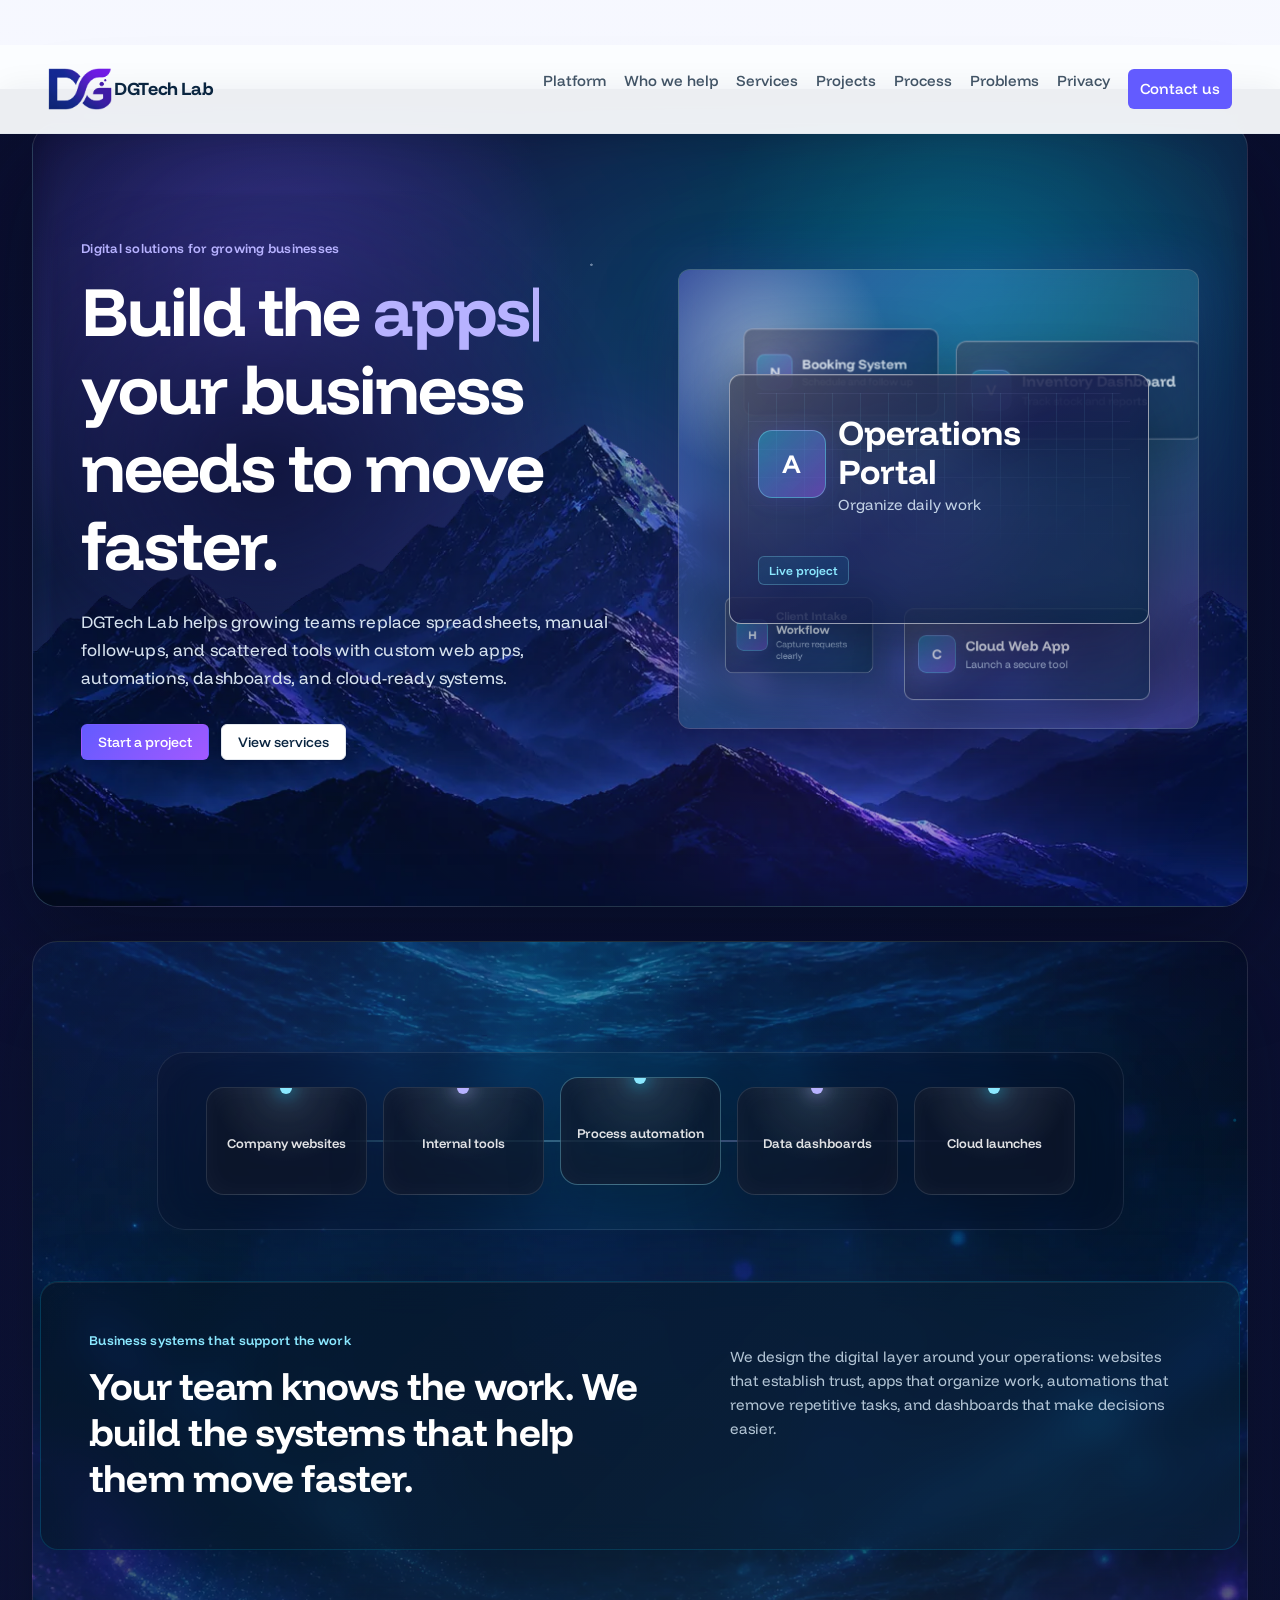
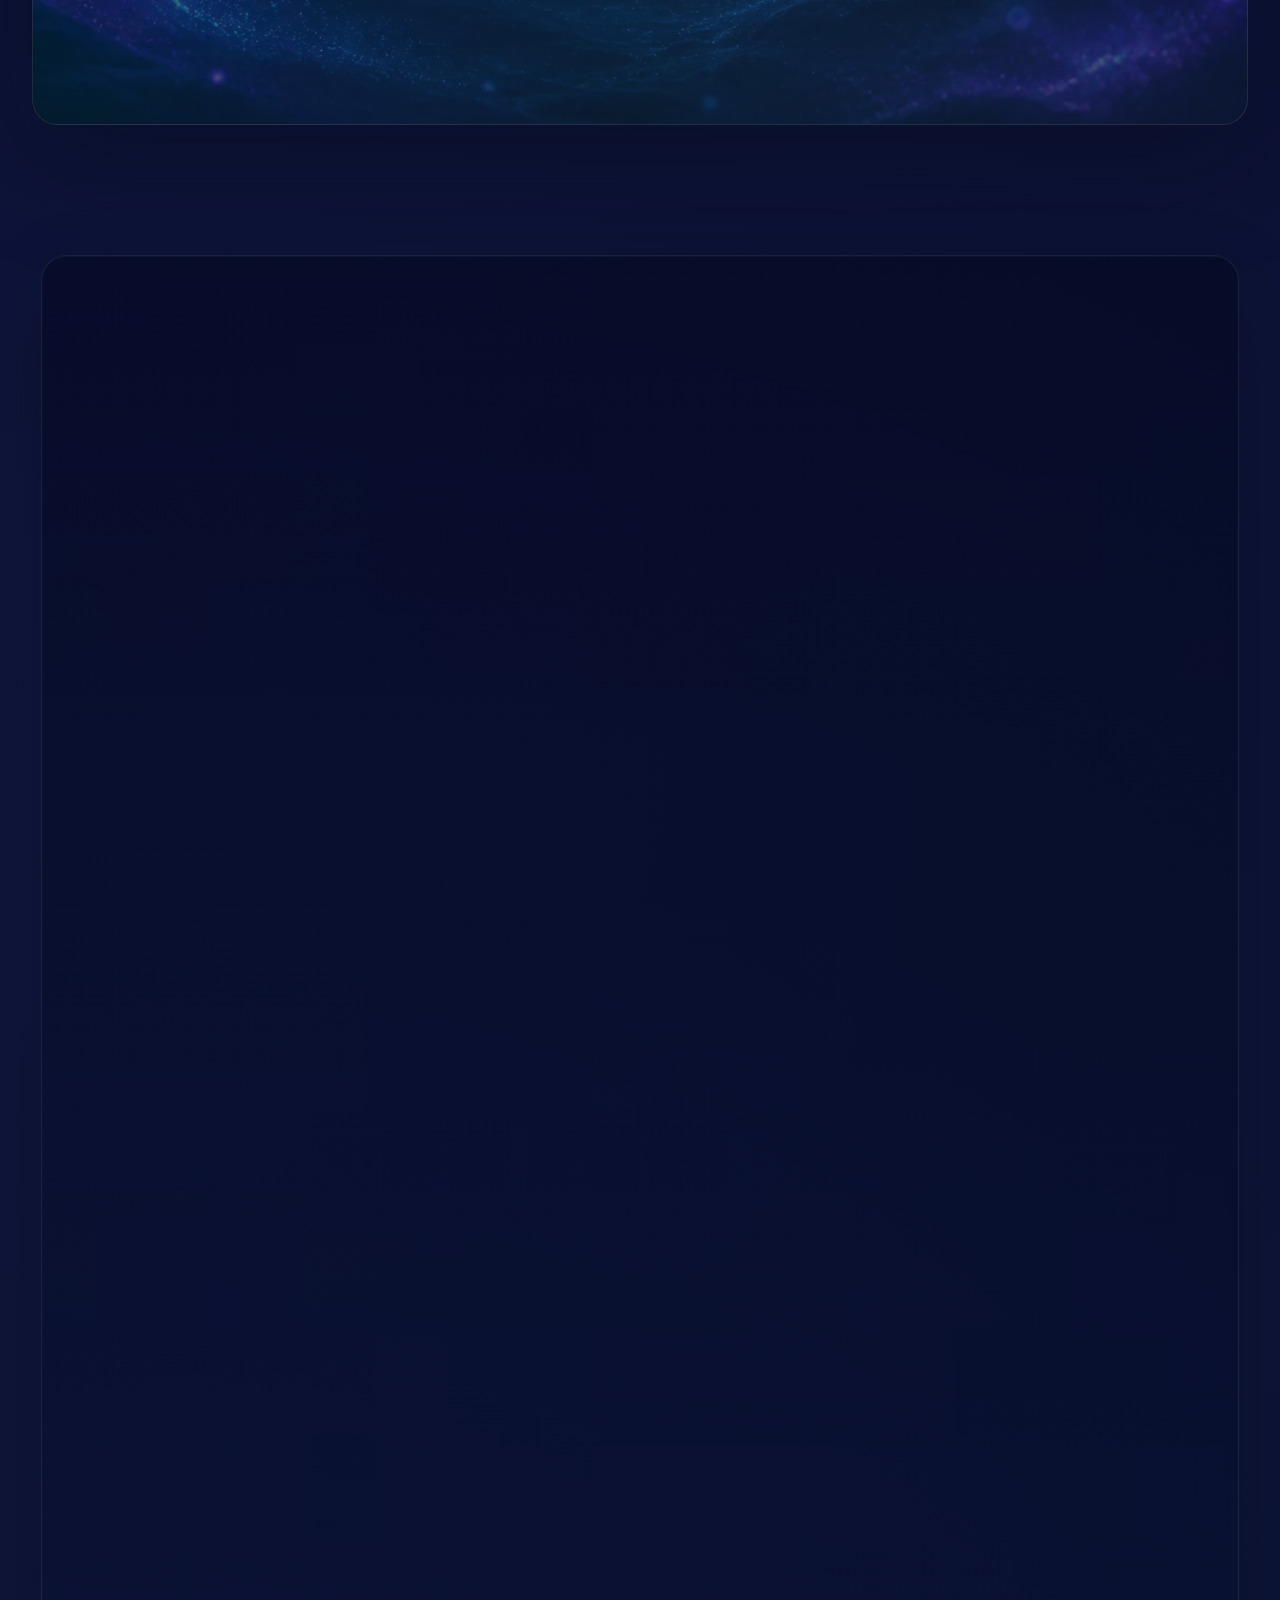
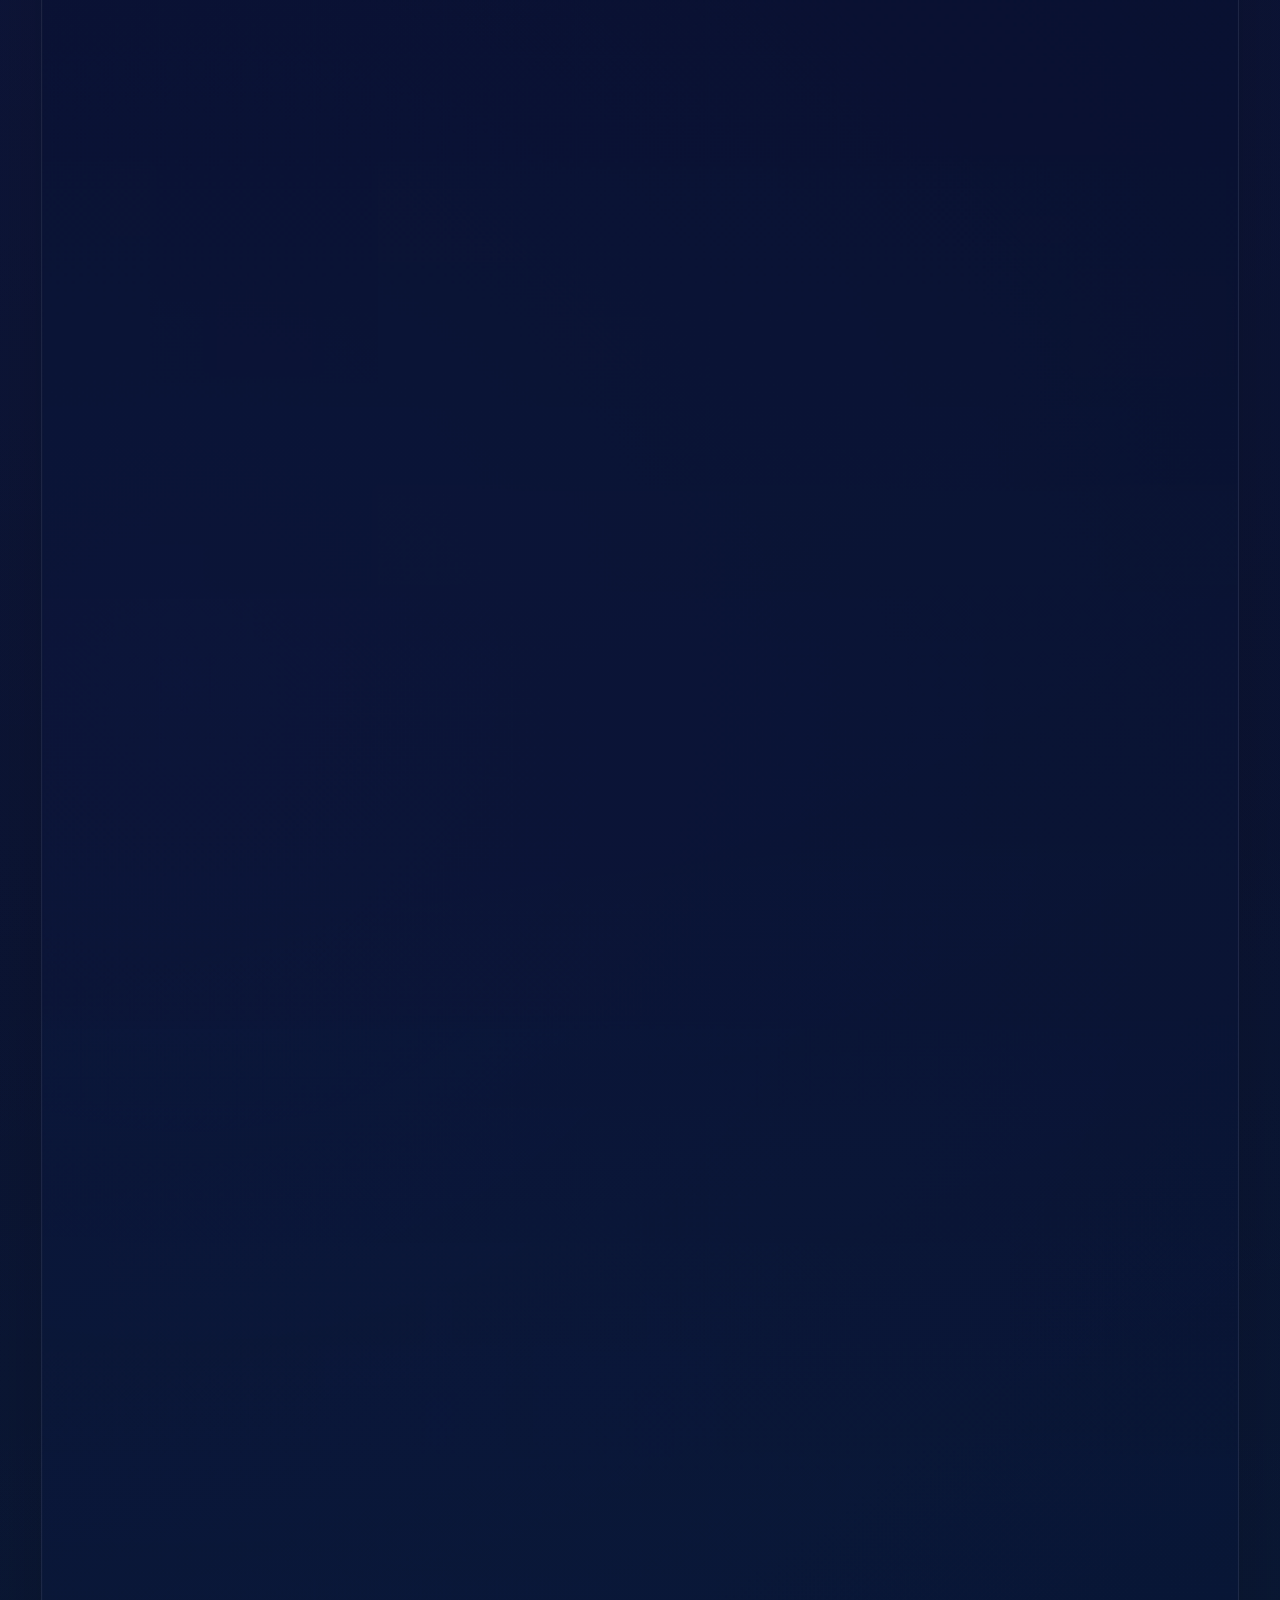
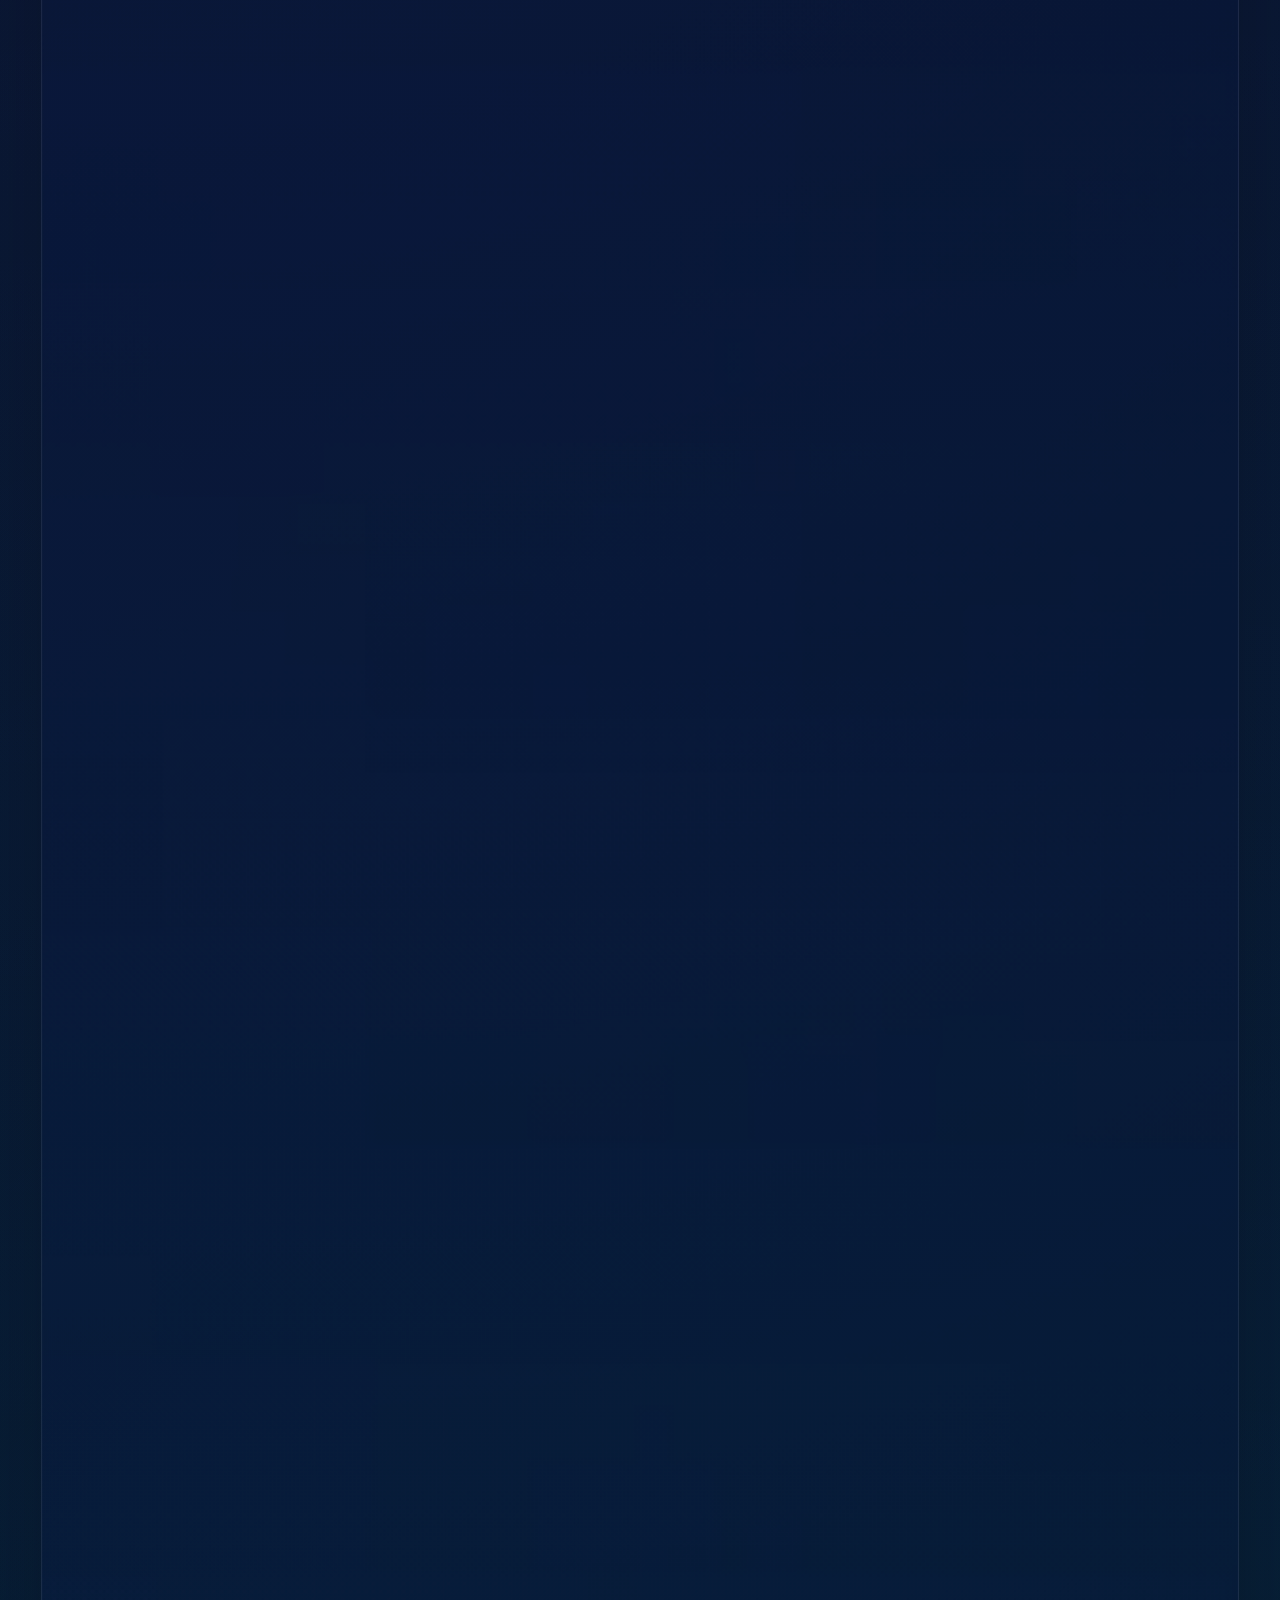
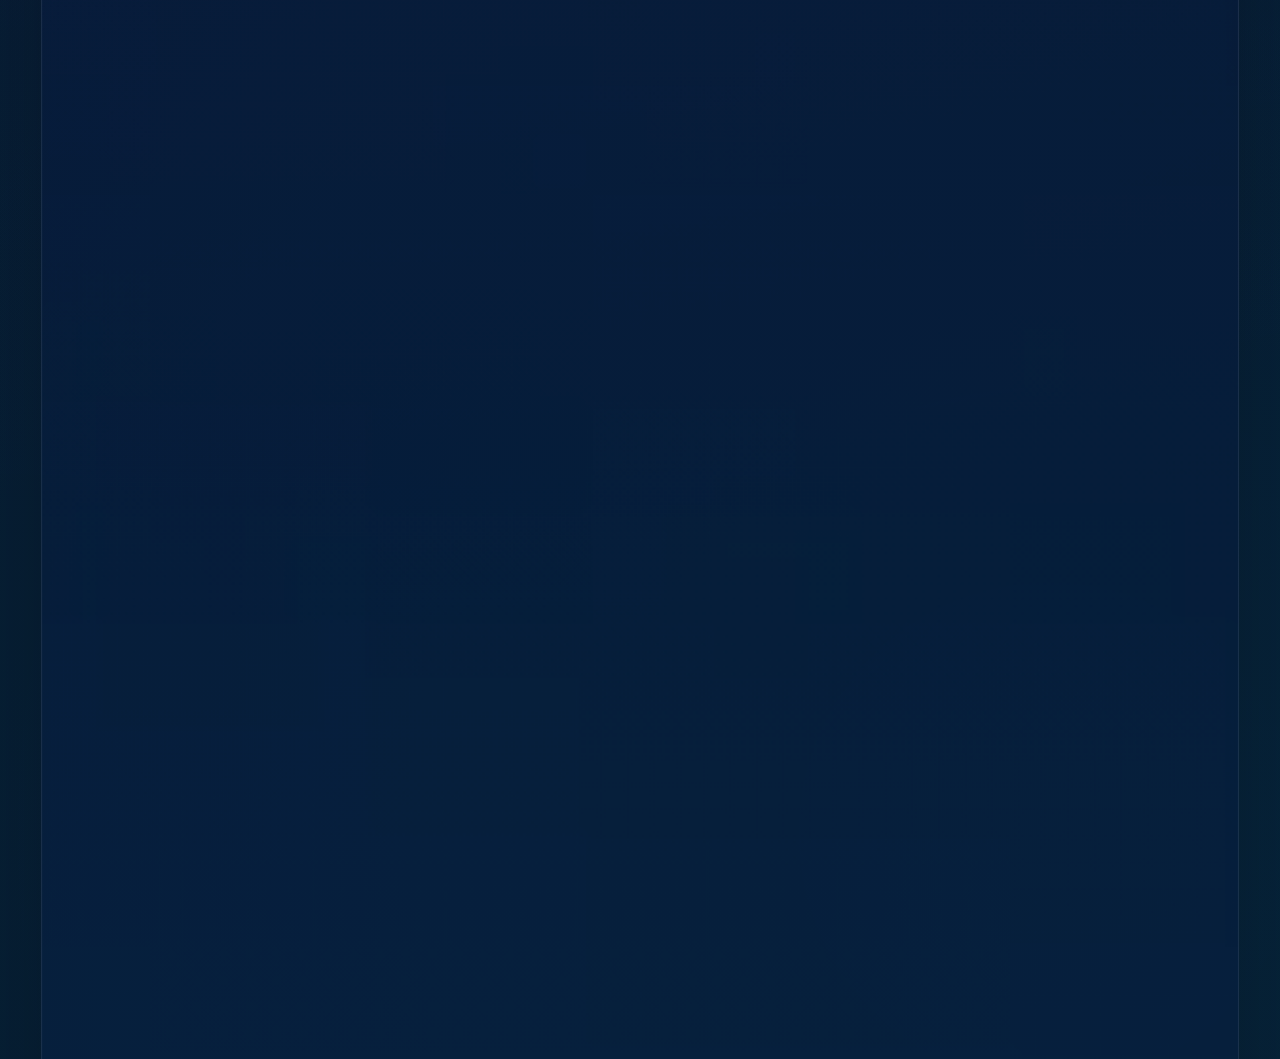
==== commit 9629958f: "Update menu" ====
--- a/index.html
+++ b/index.html
@@ -10,8 +10,8 @@
     <link href="https://fonts.googleapis.com/css2?family=Funnel+Display:wght@400;500;600;700&display=swap" rel="stylesheet">
     <link rel="preload" href="assets/images/dgtechlab-logo-header-cropped.png" as="image" type="image/png">
     <link rel="preload" href="assets/images/generated/hero-mountain-foreground.webp" as="image" type="image/webp" fetchpriority="high">
-    <link rel="stylesheet" href="assets/styles.css?v=card-lines">
-    <script src="assets/site.js?v=company-cards" defer></script>
+    <link rel="stylesheet" href="assets/styles.css?v=mobile-menu">
+    <script src="assets/site.js?v=mobile-menu" defer></script>
   </head>
   <body class="home-page">
     <header class="site-header">
@@ -19,7 +19,12 @@
         <img class="brand-logo brand-logo-mark" src="assets/images/dgtechlab-logo-header-cropped.png" alt="" decoding="async" fetchpriority="high">
         <span>DGTech Lab</span>
       </a>
-      <nav class="nav" aria-label="Primary navigation">
+      <button class="menu-toggle" type="button" aria-label="Open menu" aria-controls="primary-navigation" aria-expanded="false">
+        <span></span>
+        <span></span>
+        <span></span>
+      </button>
+      <nav class="nav" id="primary-navigation" aria-label="Primary navigation">
         <a href="#platform">Platform</a>
         <a href="#who">Who we help</a>
         <a href="#services">Services</a>
--- a/assets/styles.css
+++ b/assets/styles.css
@@ -206,6 +206,44 @@
   box-shadow: 0 0 0 4px rgba(99, 91, 255, 0.14);
 }
 
+.menu-toggle {
+  display: none;
+  position: relative;
+  width: 44px;
+  height: 44px;
+  align-items: center;
+  justify-content: center;
+  gap: 5px;
+  border: 1px solid rgba(16, 24, 40, 0.12);
+  border-radius: 8px;
+  color: var(--text-primary);
+  background: rgba(255, 255, 255, 0.86);
+  box-shadow: 0 12px 28px rgba(15, 23, 42, 0.08);
+  cursor: pointer;
+  transition: border-color 180ms ease, background 180ms ease, box-shadow 180ms ease;
+}
+
+.menu-toggle span {
+  display: block;
+  width: 20px;
+  height: 2px;
+  border-radius: 9999px;
+  background: currentColor;
+  transition: opacity 180ms ease, transform 180ms ease;
+}
+
+.menu-toggle:hover {
+  border-color: rgba(99, 91, 255, 0.32);
+  background: #FFFFFF;
+  box-shadow: 0 14px 34px rgba(99, 91, 255, 0.14);
+}
+
+.menu-toggle:focus-visible,
+.nav a:focus-visible {
+  outline: 3px solid rgba(99, 91, 255, 0.28);
+  outline-offset: 3px;
+}
+
 .hero {
   position: relative;
   display: grid;
@@ -2892,6 +2930,10 @@
     scroll-snap-type: none;
   }
 
+  body.is-menu-open {
+    overflow: hidden;
+  }
+
   body.home-page main {
     gap: 10px;
     padding: 10px 0;
@@ -2927,13 +2969,111 @@
   }
 
   .site-header {
-    align-items: start;
-    grid-template-columns: 1fr;
+    grid-template-columns: minmax(0, 1fr) auto;
+    align-items: center;
+    gap: 12px;
+    min-height: 60px;
+    padding: 8px 16px;
+  }
+
+  .site-header::before {
+    content: "";
+    position: fixed;
+    inset: 0;
+    z-index: 22;
+    background: rgba(2, 8, 23, 0.42);
+    opacity: 0;
+    pointer-events: none;
+    transition: opacity 220ms ease;
+  }
+
+  body.is-menu-open .site-header::before {
+    opacity: 1;
+    pointer-events: auto;
+  }
+
+  .brand {
+    position: relative;
+    z-index: 24;
+    min-width: 0;
+    font-size: 16px;
+  }
+
+  .brand-logo-mark {
+    width: 52px;
+    height: 52px;
+  }
+
+  .menu-toggle {
+    display: inline-flex;
+    flex-direction: column;
+    z-index: 24;
+  }
+
+  body.is-menu-open .menu-toggle span:nth-child(1) {
+    transform: translateY(7px) rotate(45deg);
+  }
+
+  body.is-menu-open .menu-toggle span:nth-child(2) {
+    opacity: 0;
+  }
+
+  body.is-menu-open .menu-toggle span:nth-child(3) {
+    transform: translateY(-7px) rotate(-45deg);
   }
 
   .nav {
+    position: fixed;
+    top: 0;
+    right: 0;
+    z-index: 23;
+    display: flex;
+    width: min(84vw, 340px);
+    height: 100svh;
+    flex-direction: column;
     justify-content: flex-start;
-    gap: 8px 16px;
+    gap: 4px;
+    padding: 88px 18px 24px;
+    color: var(--text-primary);
+    background:
+      linear-gradient(180deg, rgba(255, 255, 255, 0.98), rgba(244, 248, 255, 0.96)),
+      #FFFFFF;
+    border-left: 1px solid rgba(16, 24, 40, 0.12);
+    box-shadow: -24px 0 60px rgba(15, 23, 42, 0.18);
+    opacity: 0;
+    overflow-y: auto;
+    transform: translateX(100%);
+    transition: opacity 220ms ease, transform 220ms ease;
+  }
+
+  body.is-menu-open .nav {
+    opacity: 1;
+    transform: translateX(0);
+  }
+
+  .nav a {
+    display: flex;
+    min-height: 48px;
+    align-items: center;
+    padding: 12px 14px;
+    border-radius: 8px;
+    color: var(--text-primary);
+    font-size: 16px;
+  }
+
+  .nav a:not(.nav-cta)::after {
+    display: none;
+  }
+
+  .nav a:hover,
+  .nav a.is-active {
+    color: var(--primary);
+    background: rgba(99, 91, 255, 0.08);
+  }
+
+  .nav-cta {
+    justify-content: center;
+    margin-top: 8px;
   }
 
   .hero {
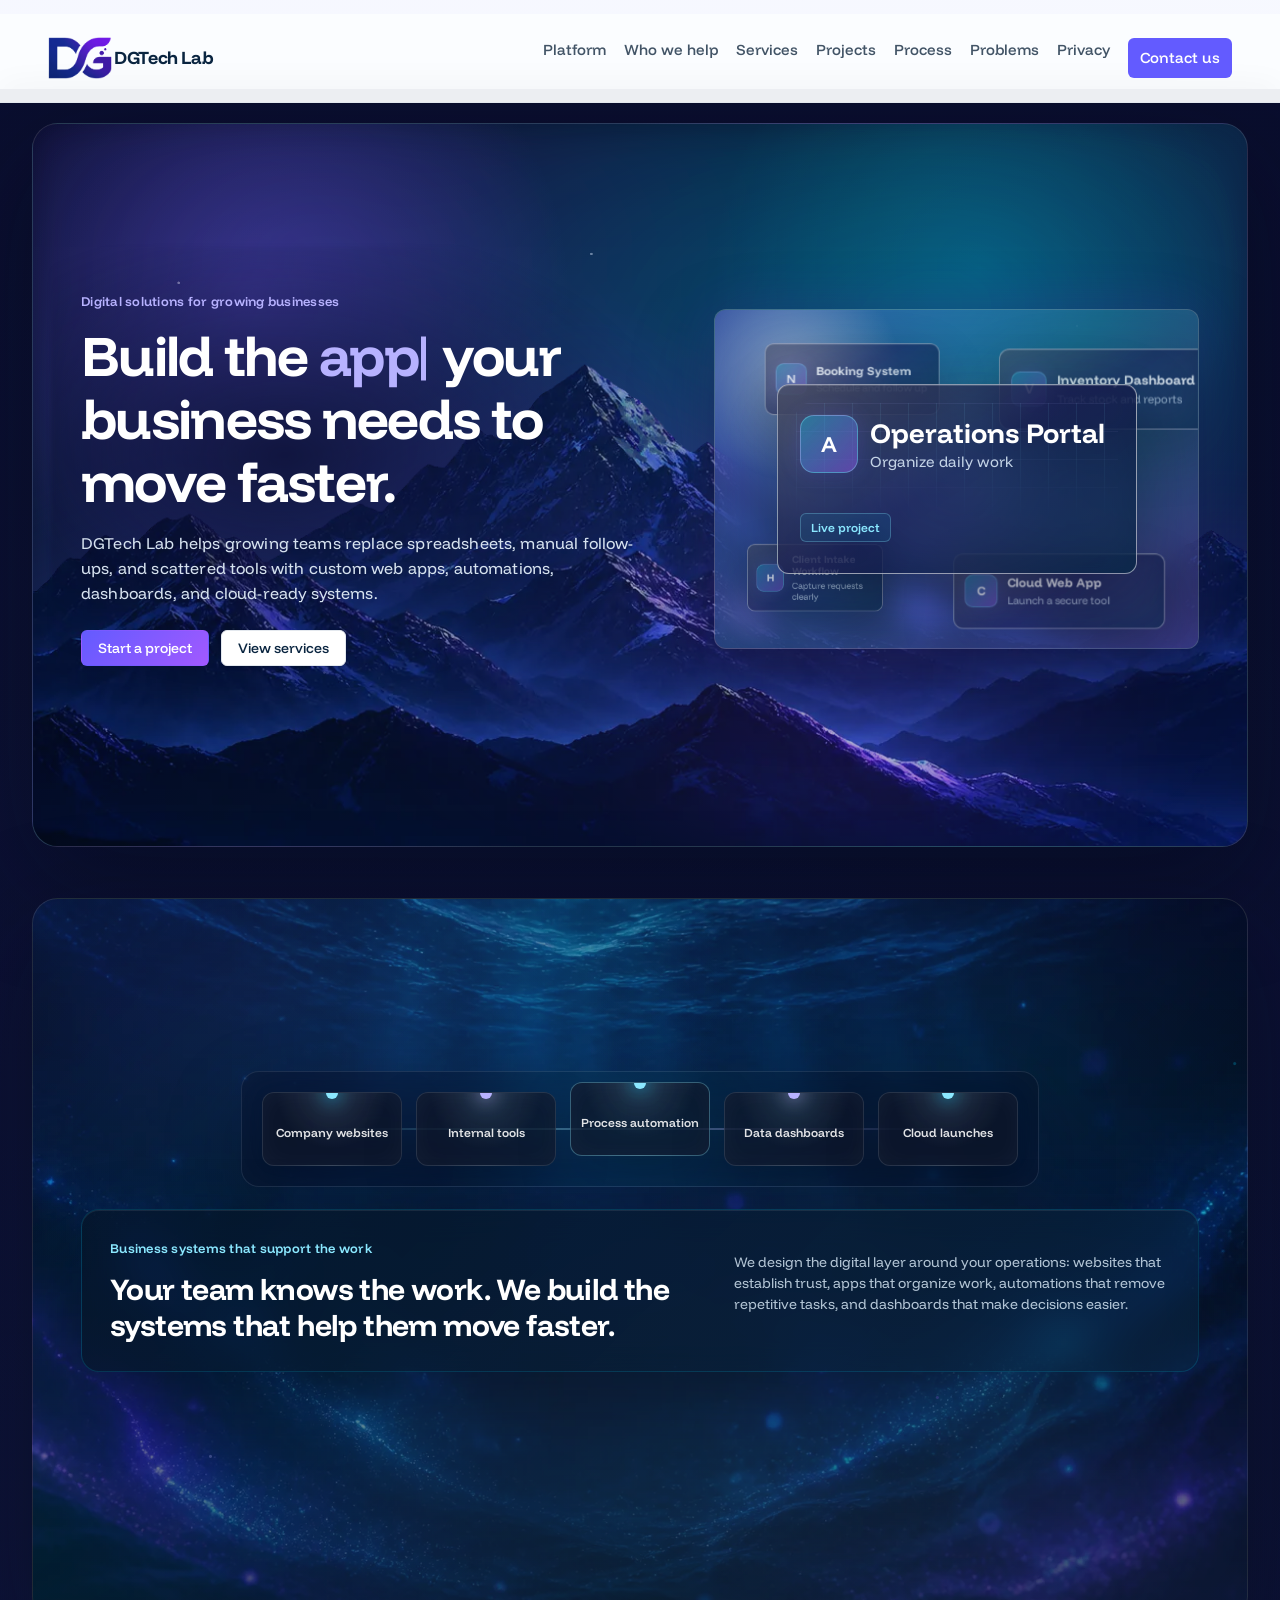
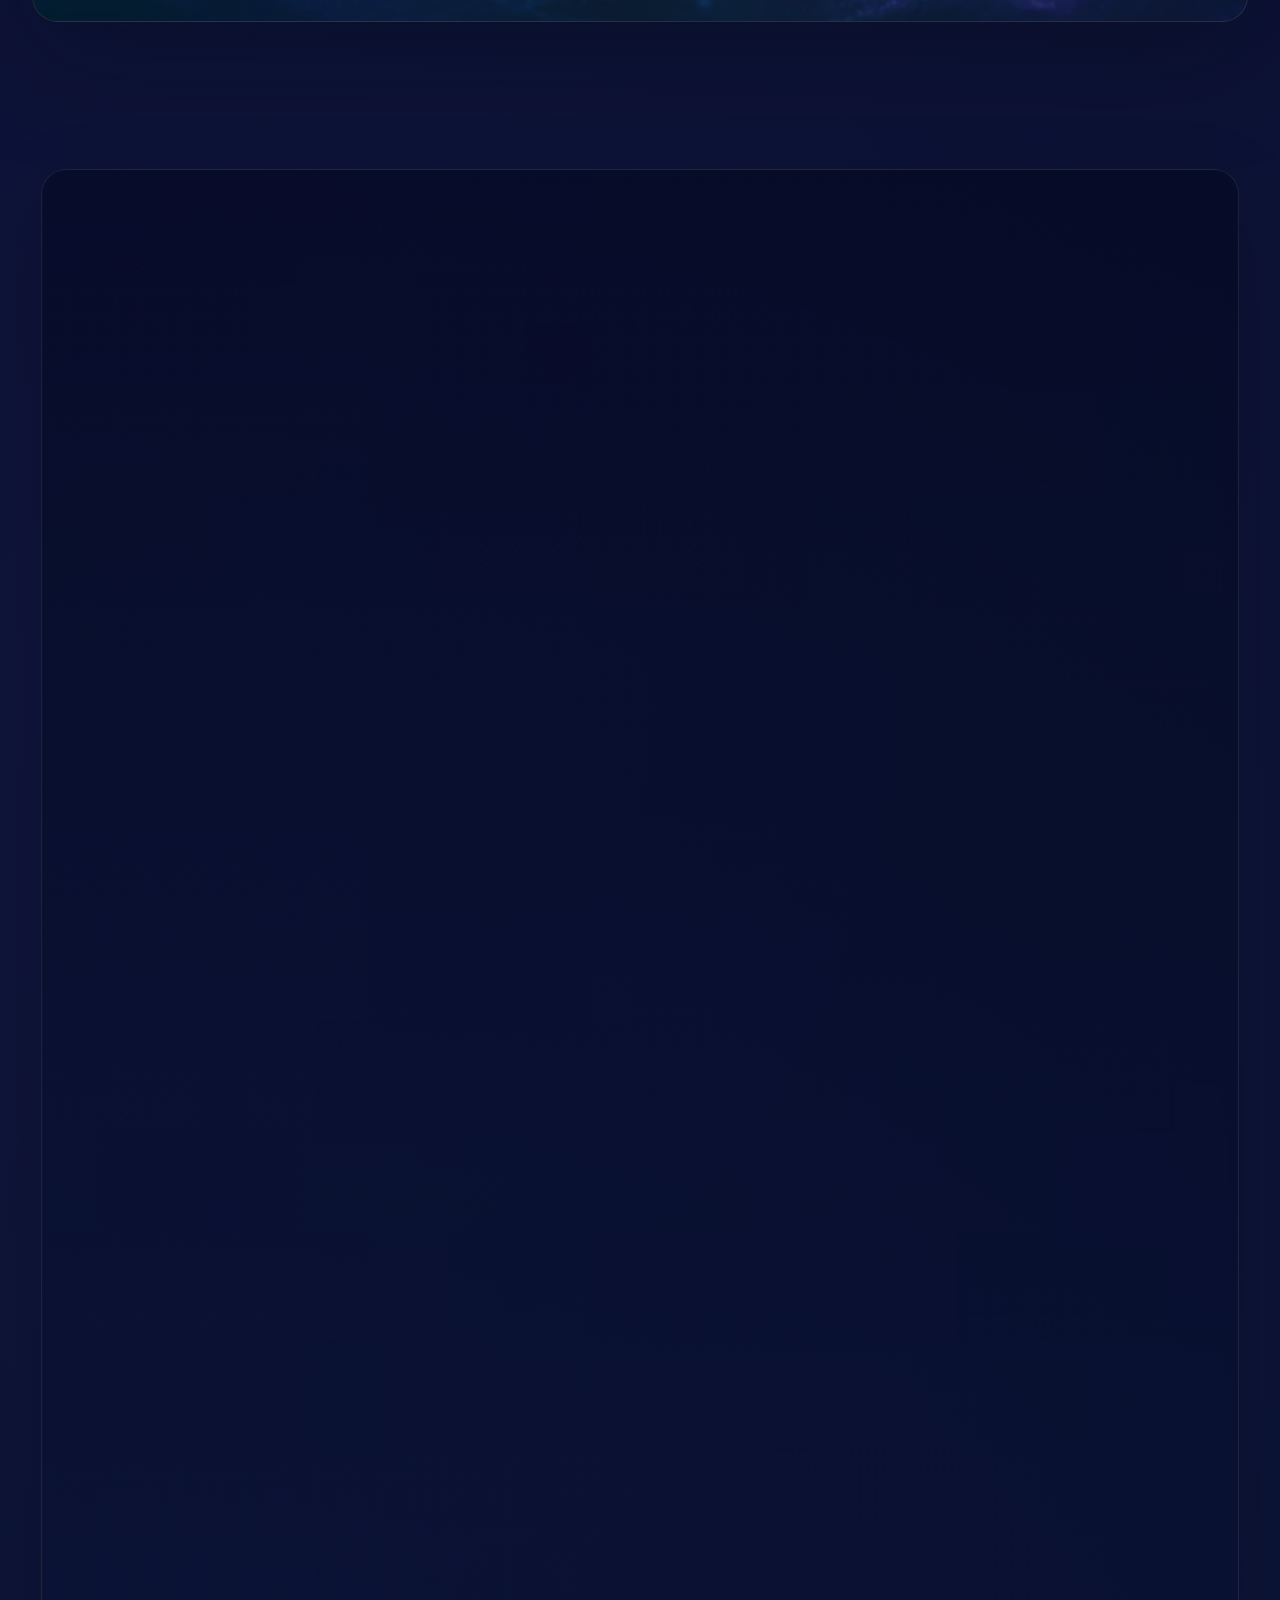
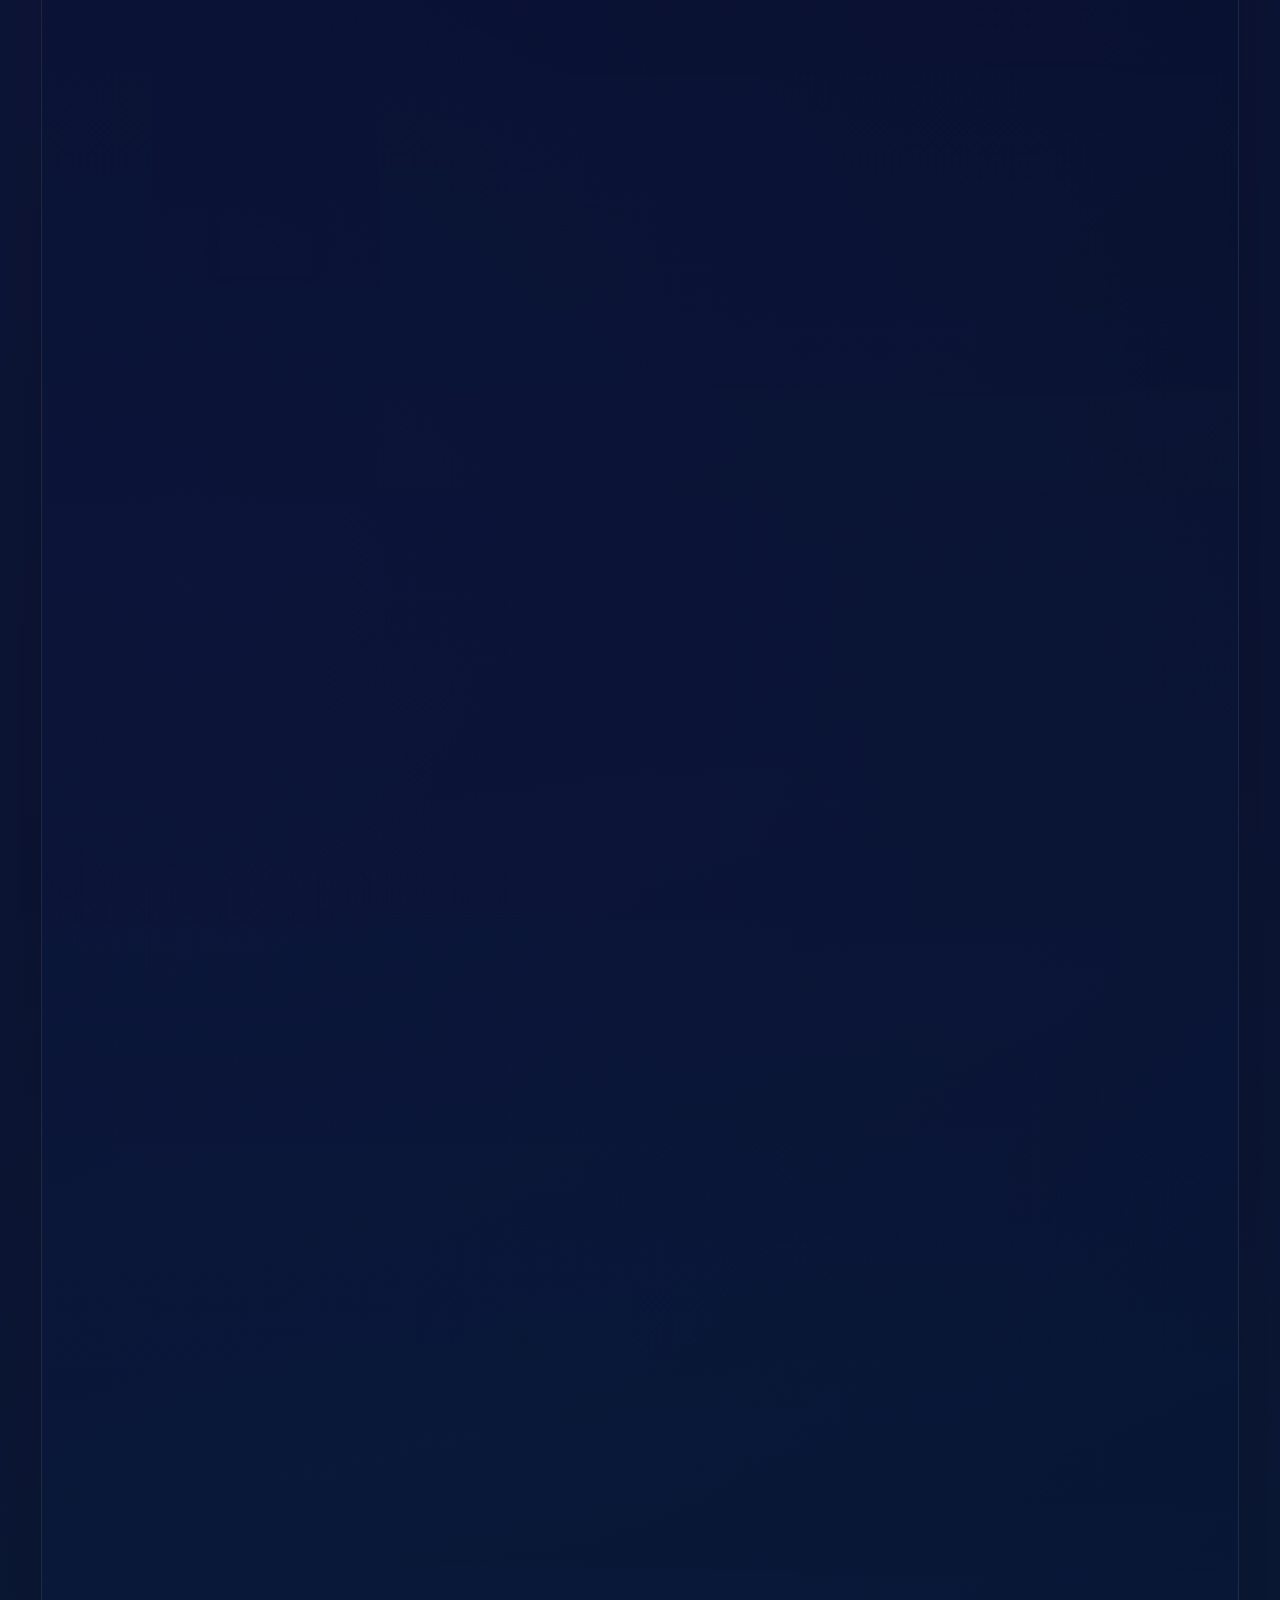
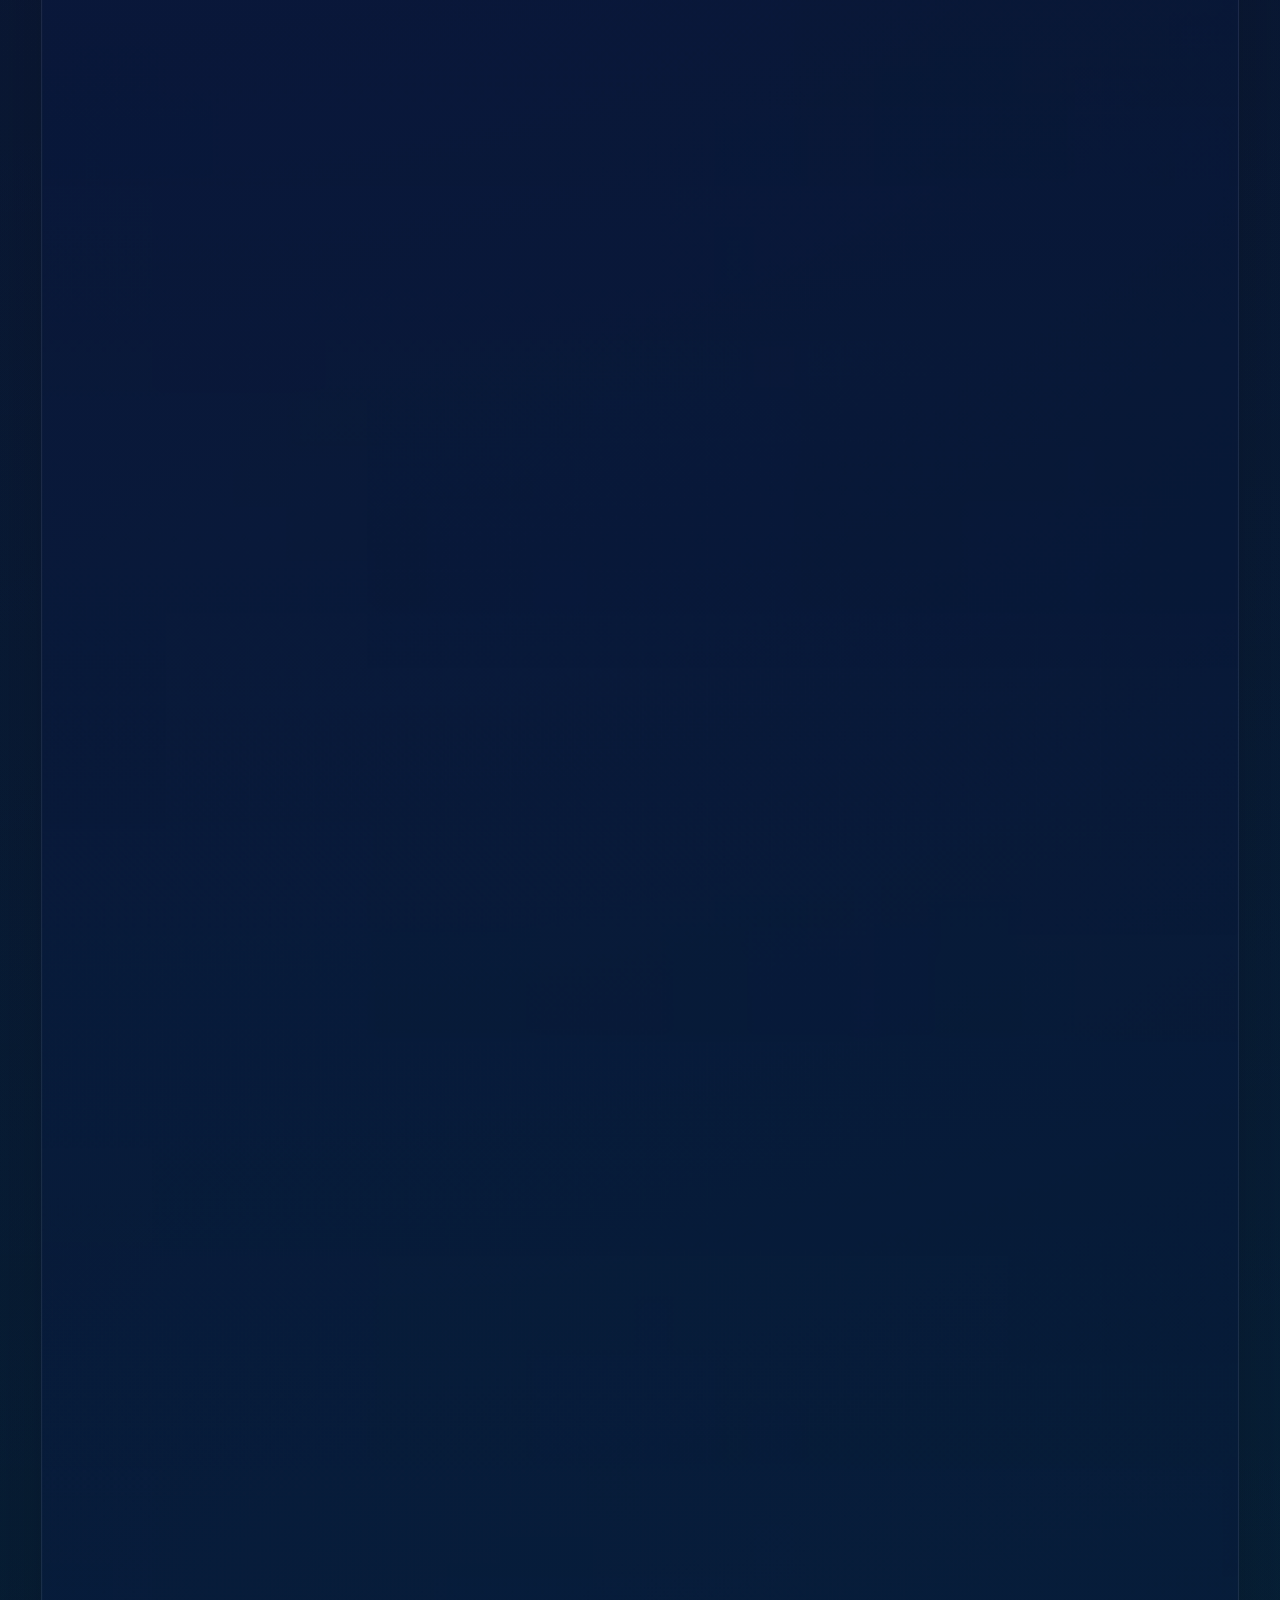
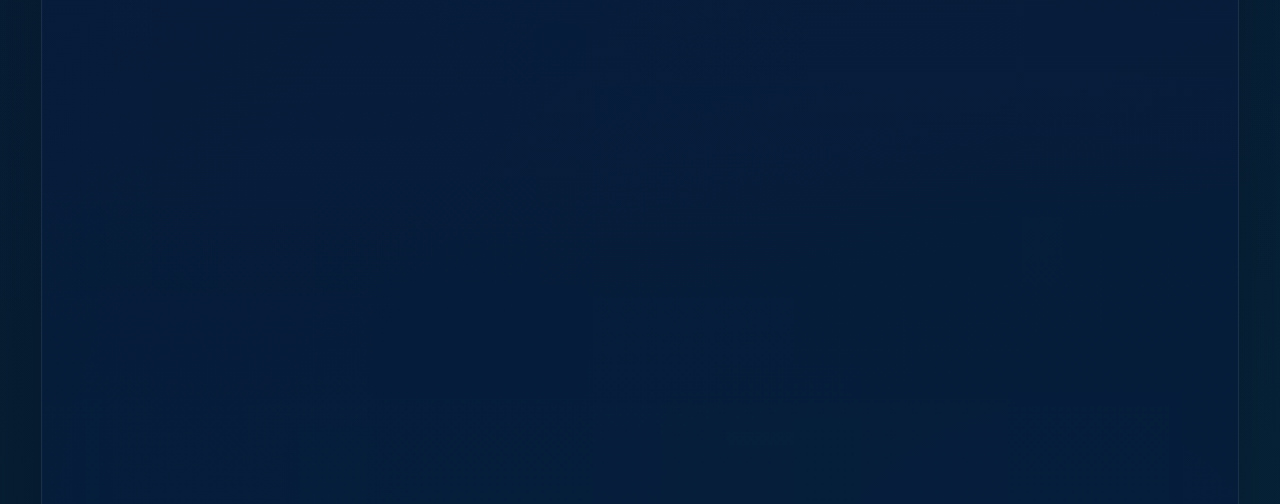
==== commit 935c0306: "Update pages" ====
--- a/index.html
+++ b/index.html
@@ -150,37 +150,37 @@
             <span class="service-icon">01</span>
             <span class="service-chip">Presence</span>
             <h3>Business Websites That Build Trust</h3>
-            <p>Professional websites for company presence, lead generation, service pages, policies, and the pages platforms expect.</p>
+            <p>Professional sites for presence, leads, service pages, policies, and platform review.</p>
           </article>
           <article class="service-card">
             <span class="service-icon">02</span>
             <span class="service-chip success">Operations</span>
             <h3>Custom Tools for Daily Operations</h3>
-            <p>Secure web-based tools for bookings, client portals, inventory, approvals, reporting, and daily team workflows.</p>
+            <p>Booking, portals, inventory, approvals, reports, and daily workflow tools.</p>
           </article>
           <article class="service-card">
             <span class="service-icon">03</span>
             <span class="service-chip warning">Efficiency</span>
             <h3>Automation That Saves Time</h3>
-            <p>Automations that connect forms, spreadsheets, email, CRMs, databases, and team processes to reduce repetitive work.</p>
+            <p>Connect forms, sheets, email, CRMs, databases, alerts, and reports.</p>
           </article>
           <article class="service-card">
             <span class="service-icon">04</span>
             <span class="service-chip">Visibility</span>
             <h3>Dashboards for Clear Decisions</h3>
-            <p>Business dashboards and reporting views that turn operational data into clear information your team can act on.</p>
+            <p>Clear reporting views that turn operating data into decisions.</p>
           </article>
           <article class="service-card">
             <span class="service-icon">05</span>
             <span class="service-chip success">Infrastructure</span>
             <h3>Cloud-Ready Launch Support</h3>
-            <p>Practical cloud setup for apps, databases, containers, domains, HTTPS, and reliable production launches.</p>
+            <p>Production setup for apps, databases, domains, HTTPS, and launches.</p>
           </article>
           <article class="service-card">
             <span class="service-icon">06</span>
             <span class="service-chip warning">Strategy</span>
             <h3>Technical Planning and System Advice</h3>
-            <p>Guidance on choosing tools, improving existing systems, planning integrations, and turning ideas into buildable next steps.</p>
+            <p>Tool selection, integration planning, and scoped build roadmaps.</p>
           </article>
         </div>
       </section>
--- a/assets/styles.css
+++ b/assets/styles.css
@@ -32,7 +32,7 @@
 
 html {
   scroll-behavior: smooth;
-  scroll-padding-top: 78px;
+  scroll-padding: 82px 0 56px;
 }
 
 html:has(body.home-page) {
@@ -40,7 +40,7 @@
 }
 
 [id] {
-  scroll-margin-top: 88px;
+  scroll-margin-top: 104px;
 }
 
 body {
@@ -68,8 +68,8 @@
 
 body.home-page main {
   display: grid;
-  gap: clamp(18px, 3vw, 34px);
-  padding: clamp(18px, 3vw, 34px) 0;
+  gap: clamp(28px, 4vw, 56px);
+  padding: clamp(18px, 3vw, 34px) 0 clamp(48px, 6vw, 84px);
   background:
     radial-gradient(circle at 12% 12%, rgba(99, 91, 255, 0.1), transparent 28%),
     radial-gradient(circle at 82% 38%, rgba(0, 210, 255, 0.08), transparent 28%),
@@ -2024,6 +2024,231 @@
   line-height: 1.6;
 }
 
+@media (min-width: 981px) {
+  .hero {
+    grid-template-columns: minmax(0, 0.92fr) minmax(320px, 0.78fr);
+    gap: clamp(28px, 4vw, 48px);
+    padding-top: clamp(52px, 6vw, 78px);
+    padding-bottom: clamp(64px, 7vw, 96px);
+  }
+
+  .hero-content {
+    width: min(620px, 100%);
+  }
+
+  .hero-copy {
+    max-width: 570px;
+    margin-top: 18px;
+    font-size: 16px;
+    line-height: 1.55;
+  }
+
+  .hero-actions {
+    margin-top: 24px;
+  }
+
+  .hero-media,
+  .company-card-stage {
+    min-height: 360px;
+  }
+
+  .company-card-featured {
+    width: min(78%, 360px);
+    min-height: 210px;
+    padding: 22px;
+  }
+
+  .company-card-featured .company-logo {
+    width: 58px;
+    height: 58px;
+    font-size: 22px;
+  }
+
+  .company-card-featured .company-name {
+    font-size: clamp(1.25rem, 2.15vw, 1.75rem);
+  }
+
+  .company-card-float {
+    min-height: 92px;
+    padding: 13px;
+  }
+
+  .company-card-float[data-slot="1"] {
+    top: 7%;
+    left: 5%;
+    width: 224px;
+  }
+
+  .company-card-float[data-slot="2"] {
+    top: 10%;
+    right: -7%;
+    width: 248px;
+  }
+
+  .company-card-float[data-slot="3"] {
+    left: 0;
+    bottom: 6%;
+    width: 200px;
+  }
+
+  .company-card-float[data-slot="4"] {
+    right: 2%;
+    bottom: 3%;
+    width: 258px;
+  }
+
+  .company-logo {
+    width: 40px;
+    height: 40px;
+    font-size: 15px;
+  }
+
+  .company-name {
+    font-size: 15px;
+  }
+
+  .ocean-depth {
+    padding-left: clamp(24px, 4vw, 48px);
+    padding-right: clamp(24px, 4vw, 48px);
+  }
+
+  .trust-strip {
+    grid-template-columns: repeat(5, minmax(0, 1fr));
+    gap: 14px;
+    margin-bottom: 22px;
+    padding: 20px;
+    border-radius: 18px;
+  }
+
+  .trust-strip span {
+    min-height: 74px;
+    padding: 18px 10px 12px;
+    border-radius: 12px;
+    font-size: 12px;
+    line-height: 1.25;
+  }
+
+  .trust-strip span:nth-child(3),
+  .trust-strip span:nth-child(3):hover,
+  .trust-strip span:hover {
+    transform: none;
+  }
+
+  .intro {
+    grid-template-columns: minmax(0, 0.95fr) minmax(280px, 0.72fr);
+    gap: clamp(24px, 4vw, 48px);
+    padding: 28px;
+  }
+
+  .ocean-depth .intro h2 {
+    max-width: 680px;
+    font-size: clamp(1.7rem, 2.35vw, 2.15rem);
+  }
+
+  .ocean-depth .intro > p {
+    font-size: 14px;
+    line-height: 1.5;
+  }
+
+  .audience .section-heading,
+  #services .section-heading,
+  .product-showcase .section-heading {
+    margin-bottom: 22px;
+  }
+
+  .audience .section-heading h2,
+  #services .section-heading h2,
+  .product-showcase .section-heading h2 {
+    max-width: 700px;
+    font-size: clamp(1.7rem, 2.35vw, 2.15rem);
+  }
+
+  .audience-grid {
+    grid-template-columns: repeat(4, minmax(0, 1fr));
+    gap: 16px;
+  }
+
+  .audience-grid article {
+    min-height: 220px;
+    padding: 20px;
+  }
+
+  .audience-grid h3 {
+    margin-top: 14px;
+    font-size: 17px;
+    line-height: 1.25;
+  }
+
+  .audience-grid p {
+    font-size: 14px;
+    line-height: 1.45;
+  }
+
+  .service-grid {
+    grid-template-columns: repeat(6, minmax(0, 1fr));
+    gap: 14px;
+  }
+
+  .service-card {
+    min-height: 258px;
+    padding: 16px;
+  }
+
+  .service-icon {
+    width: 38px;
+    height: 28px;
+  }
+
+  .service-chip {
+    min-height: 22px;
+    padding: 3px 8px;
+    font-size: 11px;
+  }
+
+  .service-card h3 {
+    margin: 14px 0 8px;
+    font-size: 15px;
+    line-height: 1.25;
+  }
+
+  .service-card p {
+    display: -webkit-box;
+    overflow: hidden;
+    -webkit-box-orient: vertical;
+    -webkit-line-clamp: 5;
+    font-size: 13px;
+    line-height: 1.42;
+  }
+
+  .showcase-grid {
+    grid-template-columns: repeat(3, minmax(0, 1fr));
+    gap: 16px;
+  }
+
+  .showcase-card,
+  .showcase-card.featured {
+    grid-row: auto;
+    min-height: 320px;
+    justify-content: flex-start;
+    padding: 20px;
+  }
+
+  .showcase-card.featured h3 {
+    font-size: clamp(1.2rem, 1.75vw, 1.55rem);
+  }
+
+  .showcase-card h3 {
+    margin-bottom: 10px;
+    font-size: clamp(1.08rem, 1.45vw, 1.35rem);
+    line-height: 1.28;
+  }
+
+  .showcase-card p {
+    font-size: 14px;
+    line-height: 1.48;
+  }
+}
+
 .split {
   --sunrise-progress: 0;
   --sunrise-darkness: 0.72;
@@ -2180,12 +2405,13 @@
   --card-scale: 0.985;
   --card-opacity: 0.72;
   width: min(1440px, calc(100% - clamp(24px, 5vw, 72px)));
-  min-height: calc(100svh - 116px);
+  min-height: calc(100svh - 176px);
   margin: 0 auto !important;
   border: 1px solid rgba(255, 255, 255, 0.12);
   border-radius: clamp(18px, 2vw, 28px);
   box-shadow: 0 28px 90px rgba(2, 10, 18, 0.24);
-  scroll-snap-align: start;
+  scroll-margin: 72px 0 56px;
+  scroll-snap-align: center;
   scroll-snap-stop: always;
   transform: scale(var(--card-scale));
   transform-origin: center center;
@@ -2208,7 +2434,7 @@
 }
 
 body.home-page main > .hero {
-  min-height: calc(100svh - 116px);
+  min-height: calc(100svh - 176px);
 }
 
 body.home-page main > .ocean-depth,
@@ -2226,14 +2452,39 @@
 body.home-page main > .product-showcase,
 body.home-page main > .band,
 body.home-page main > .proof,
-body.home-page main > .split {
-  padding-top: clamp(52px, 6vw, 84px);
-  padding-bottom: clamp(52px, 6vw, 84px);
+body.home-page main > .split,
+body.home-page main > .audience {
+  padding-top: clamp(58px, 6vw, 88px);
+  padding-bottom: clamp(72px, 7vw, 104px);
 }
 
 body.home-page main > .ocean-depth {
-  padding-top: clamp(52px, 6vw, 84px);
-  padding-bottom: clamp(42px, 5vw, 72px);
+  padding-top: clamp(58px, 6vw, 88px);
+  padding-bottom: clamp(64px, 6vw, 96px);
+}
+
+@media (min-width: 981px) {
+  body.home-page main > .hero {
+    grid-template-columns: minmax(0, 0.9fr) minmax(320px, 0.74fr);
+    gap: clamp(24px, 4vw, 44px);
+    padding-top: clamp(42px, 5vw, 64px);
+    padding-bottom: clamp(54px, 6vw, 78px);
+  }
+
+  .hero h1 {
+    max-width: 620px;
+    font-size: clamp(2.7rem, 4.4vw, 3.7rem);
+    line-height: 1.12;
+  }
+
+  .hero-media,
+  .company-card-stage {
+    min-height: 340px;
+  }
+
+  .company-card-featured {
+    min-height: 190px;
+  }
 }
 
 body.home-page main > .proof {
@@ -2814,9 +3065,10 @@
   body.home-page main > .band,
   body.home-page main > .proof,
   body.home-page main > .split,
-  body.home-page main > .ocean-depth {
-    padding-top: 56px;
-    padding-bottom: 56px;
+  body.home-page main > .ocean-depth,
+  body.home-page main > .audience {
+    padding-top: 58px;
+    padding-bottom: 72px;
   }
 
   .hero,
@@ -2926,6 +3178,14 @@
 }
 
 @media (max-width: 640px) {
+  html {
+    scroll-padding: 70px 0 28px;
+  }
+
+  [id] {
+    scroll-margin-top: 82px;
+  }
+
   html:has(body.home-page) {
     scroll-snap-type: none;
   }
@@ -2935,8 +3195,8 @@
   }
 
   body.home-page main {
-    gap: 10px;
-    padding: 10px 0;
+    gap: 16px;
+    padding: 10px 0 28px;
   }
 
   body.home-page main > .hero,
@@ -2950,6 +3210,7 @@
   body.home-page .footer {
     width: calc(100% - 16px);
     border-radius: 16px;
+    scroll-margin: 68px 0 28px;
   }
 
   .hero::before,
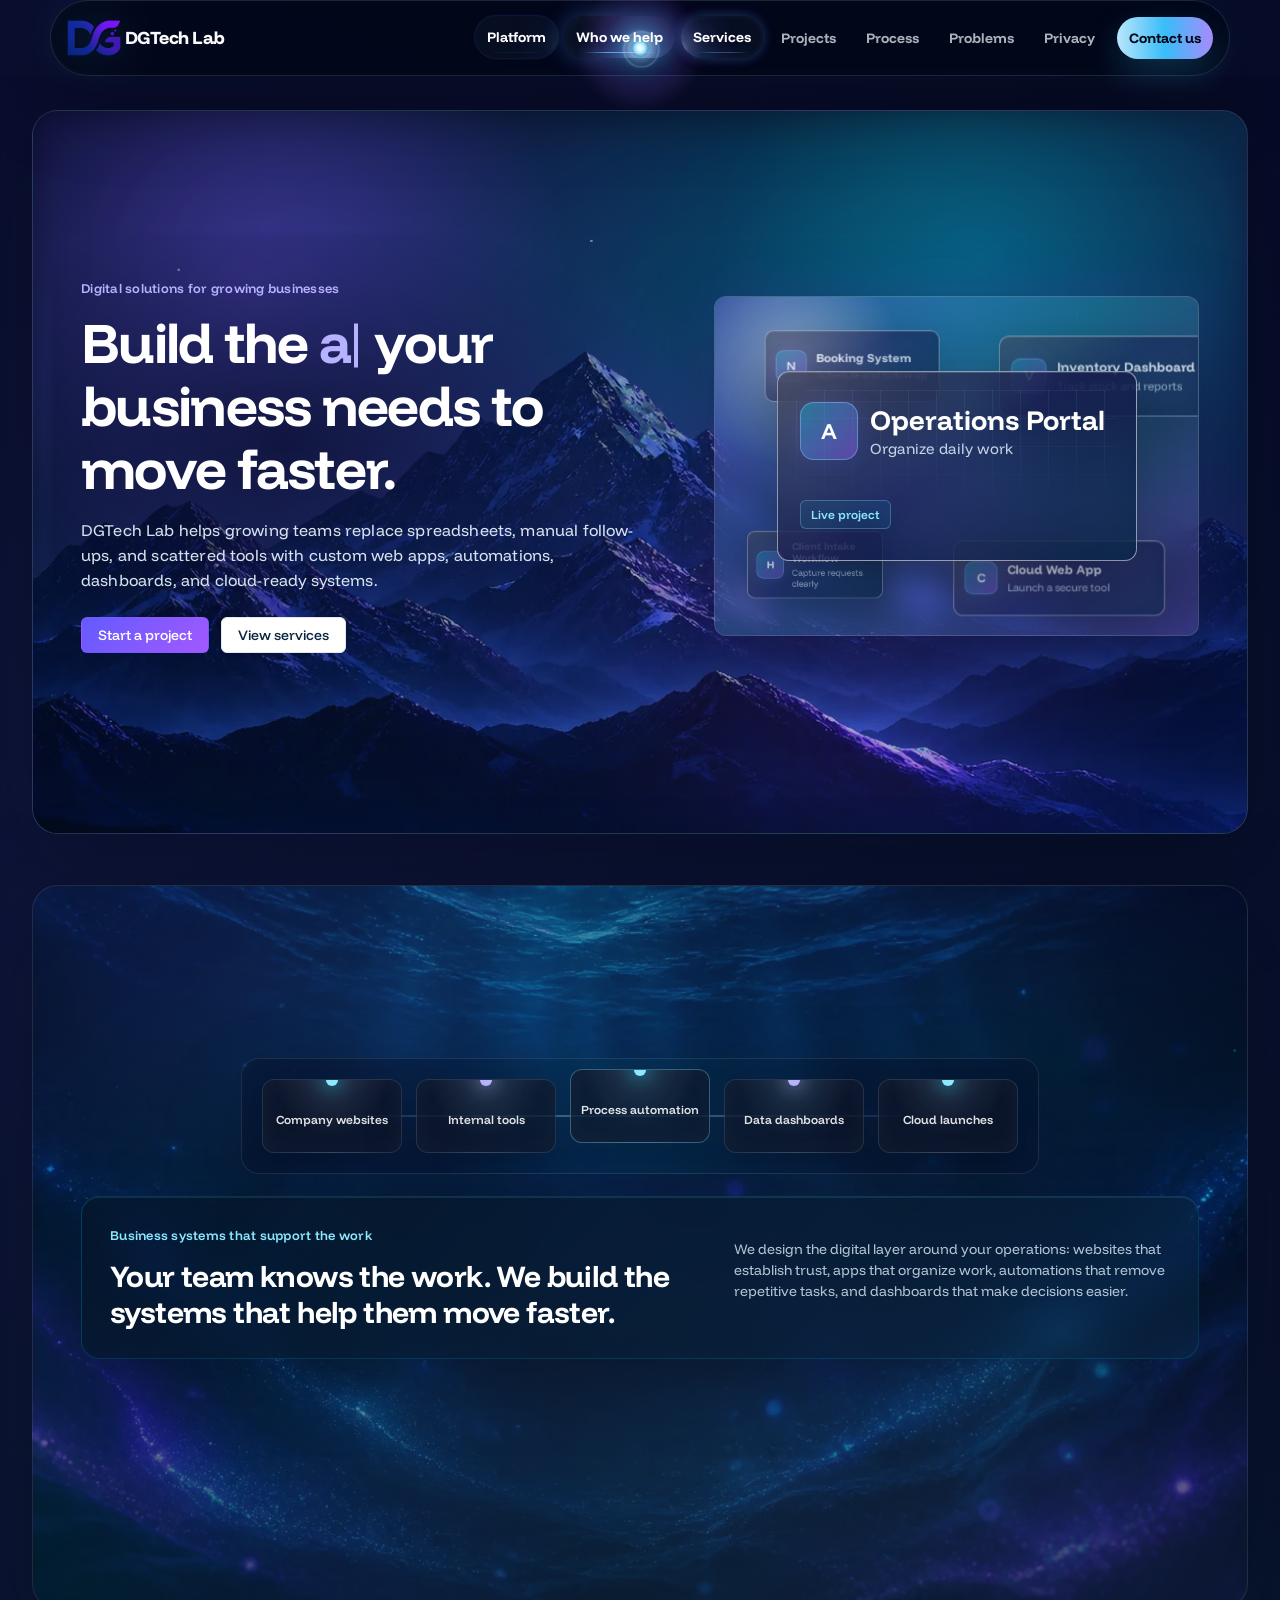
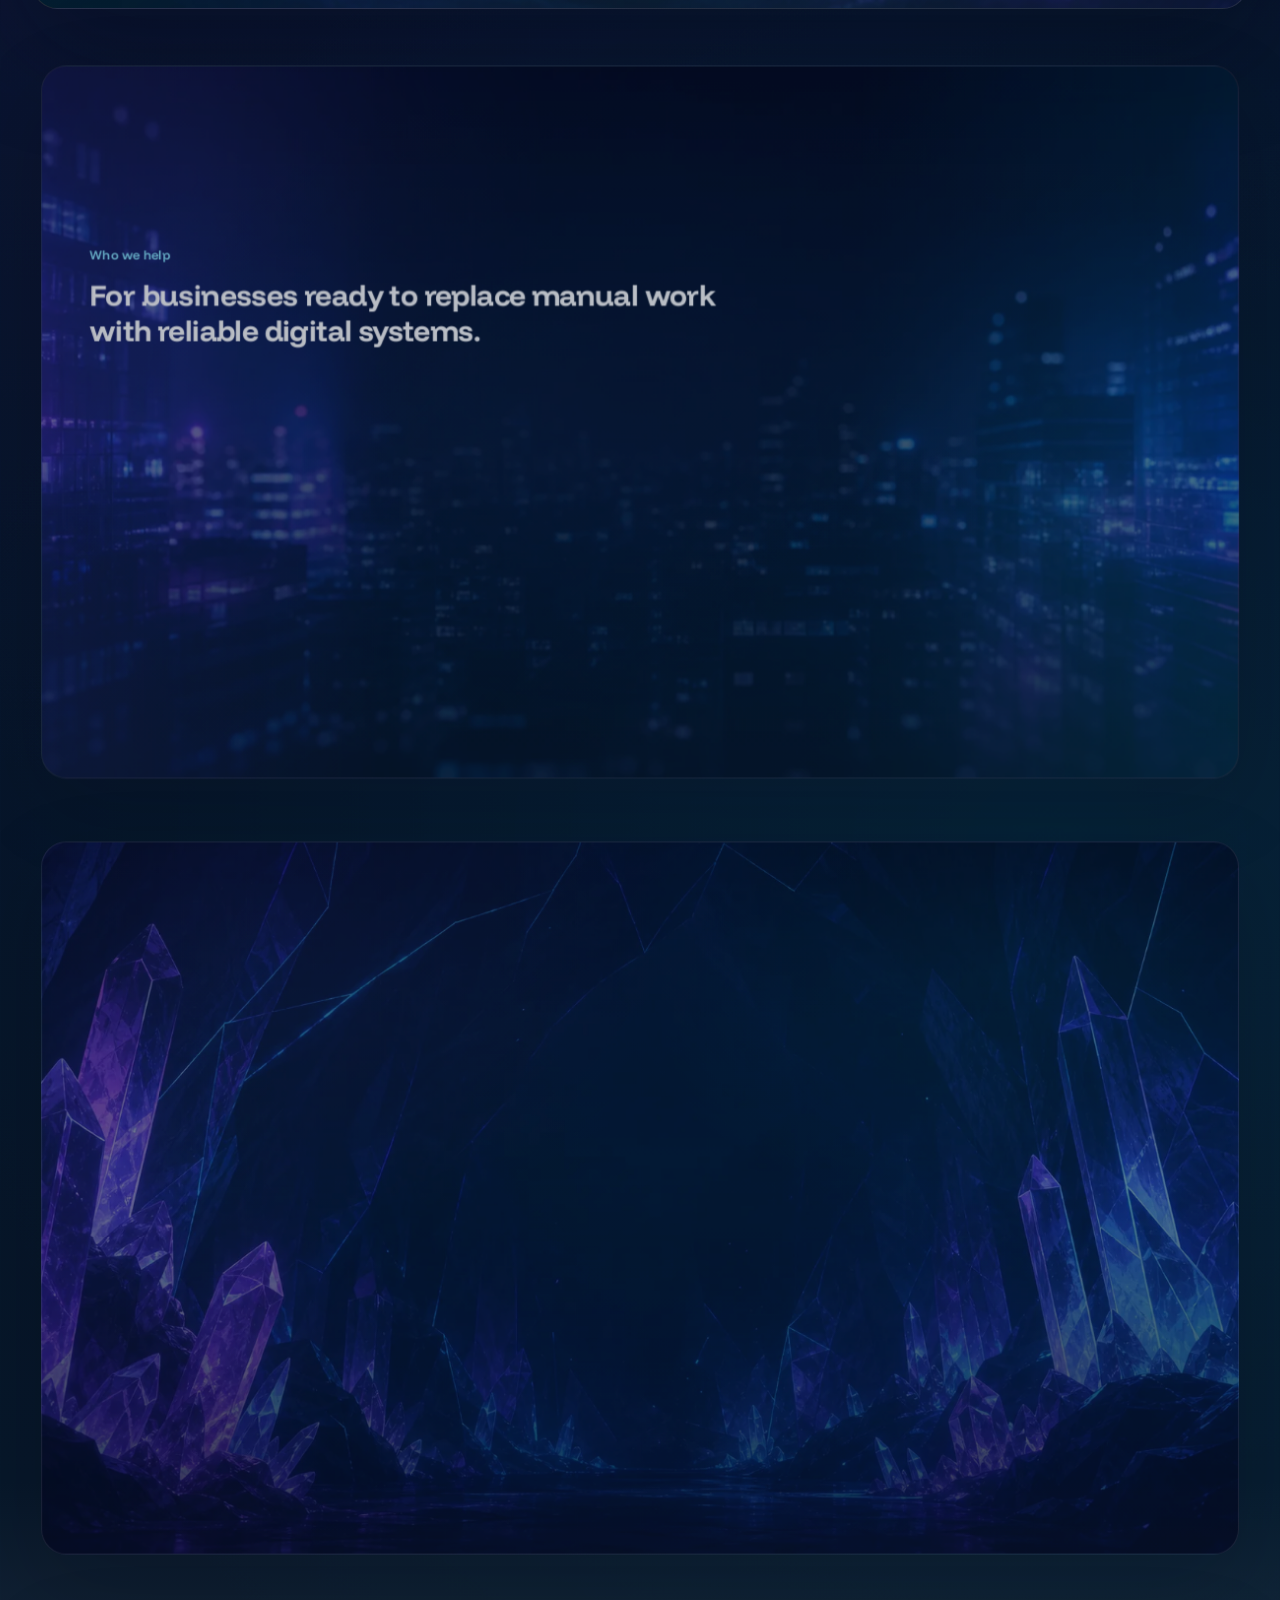
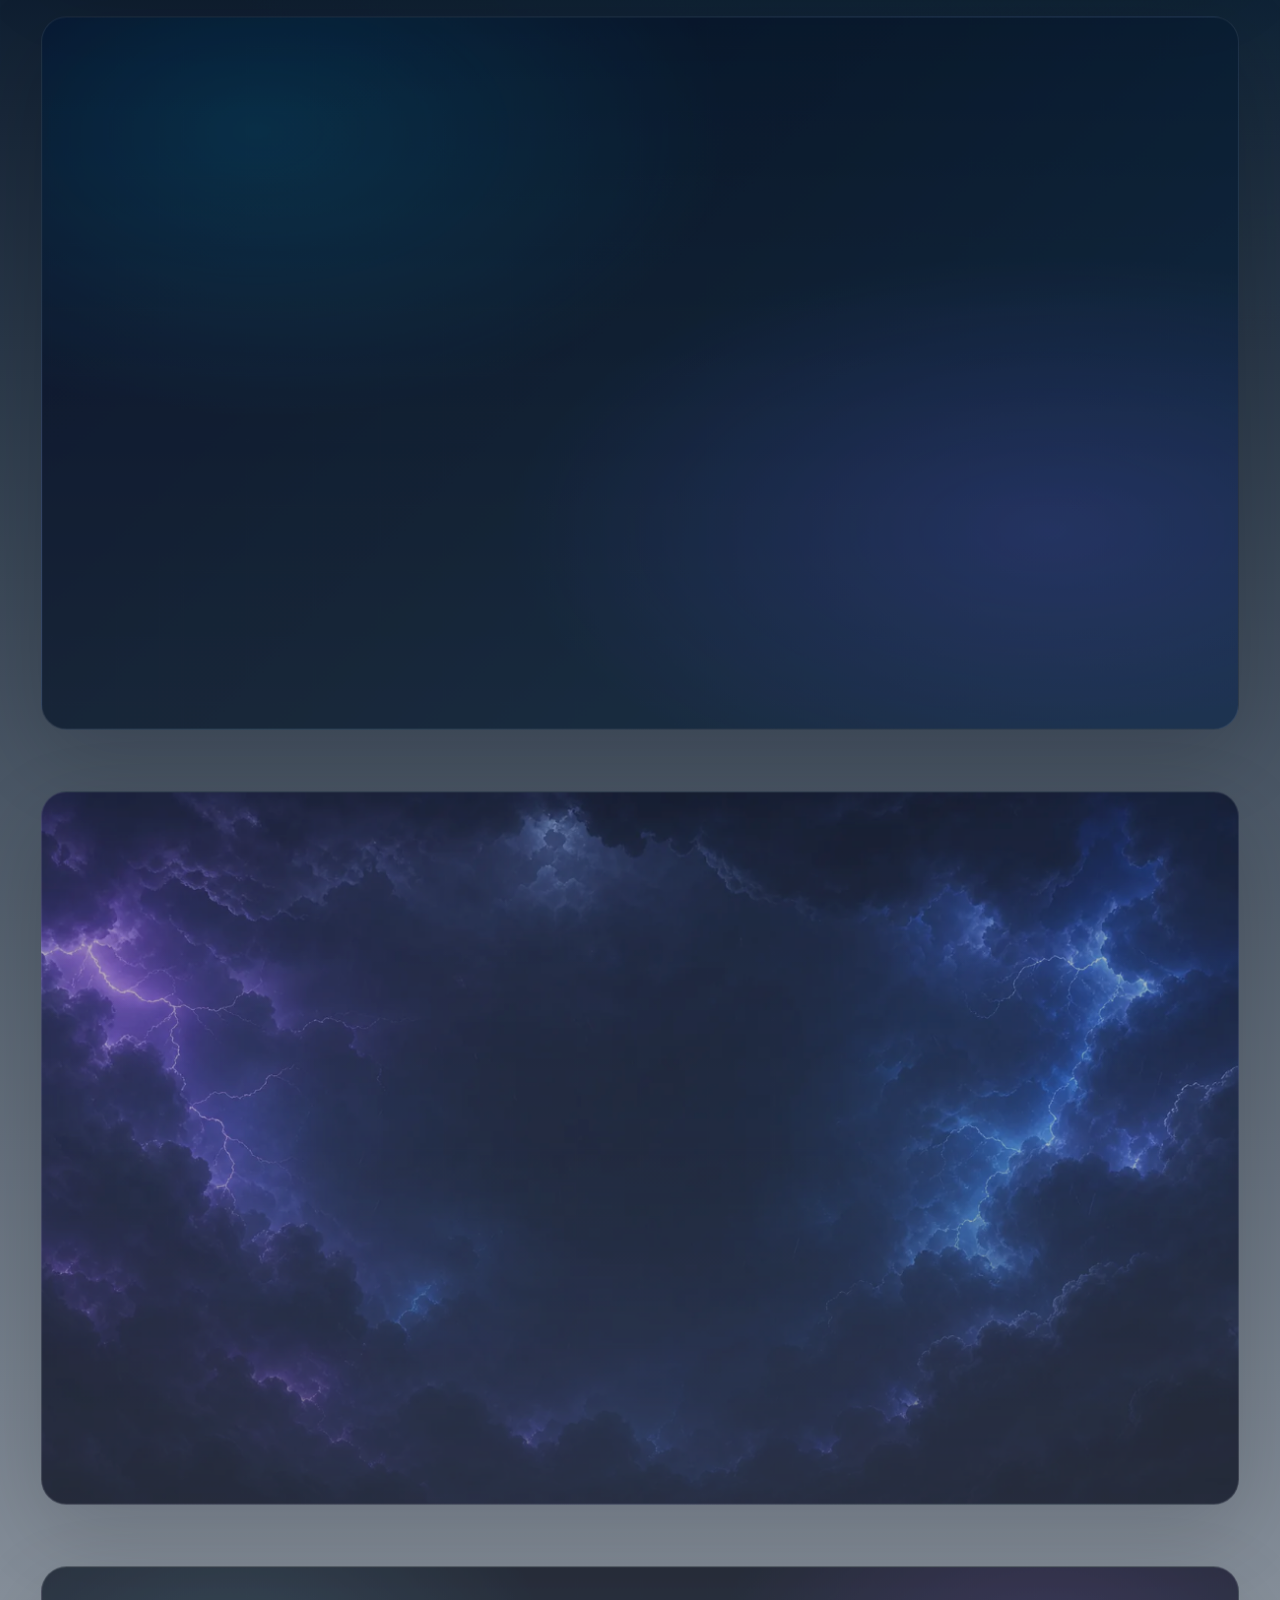
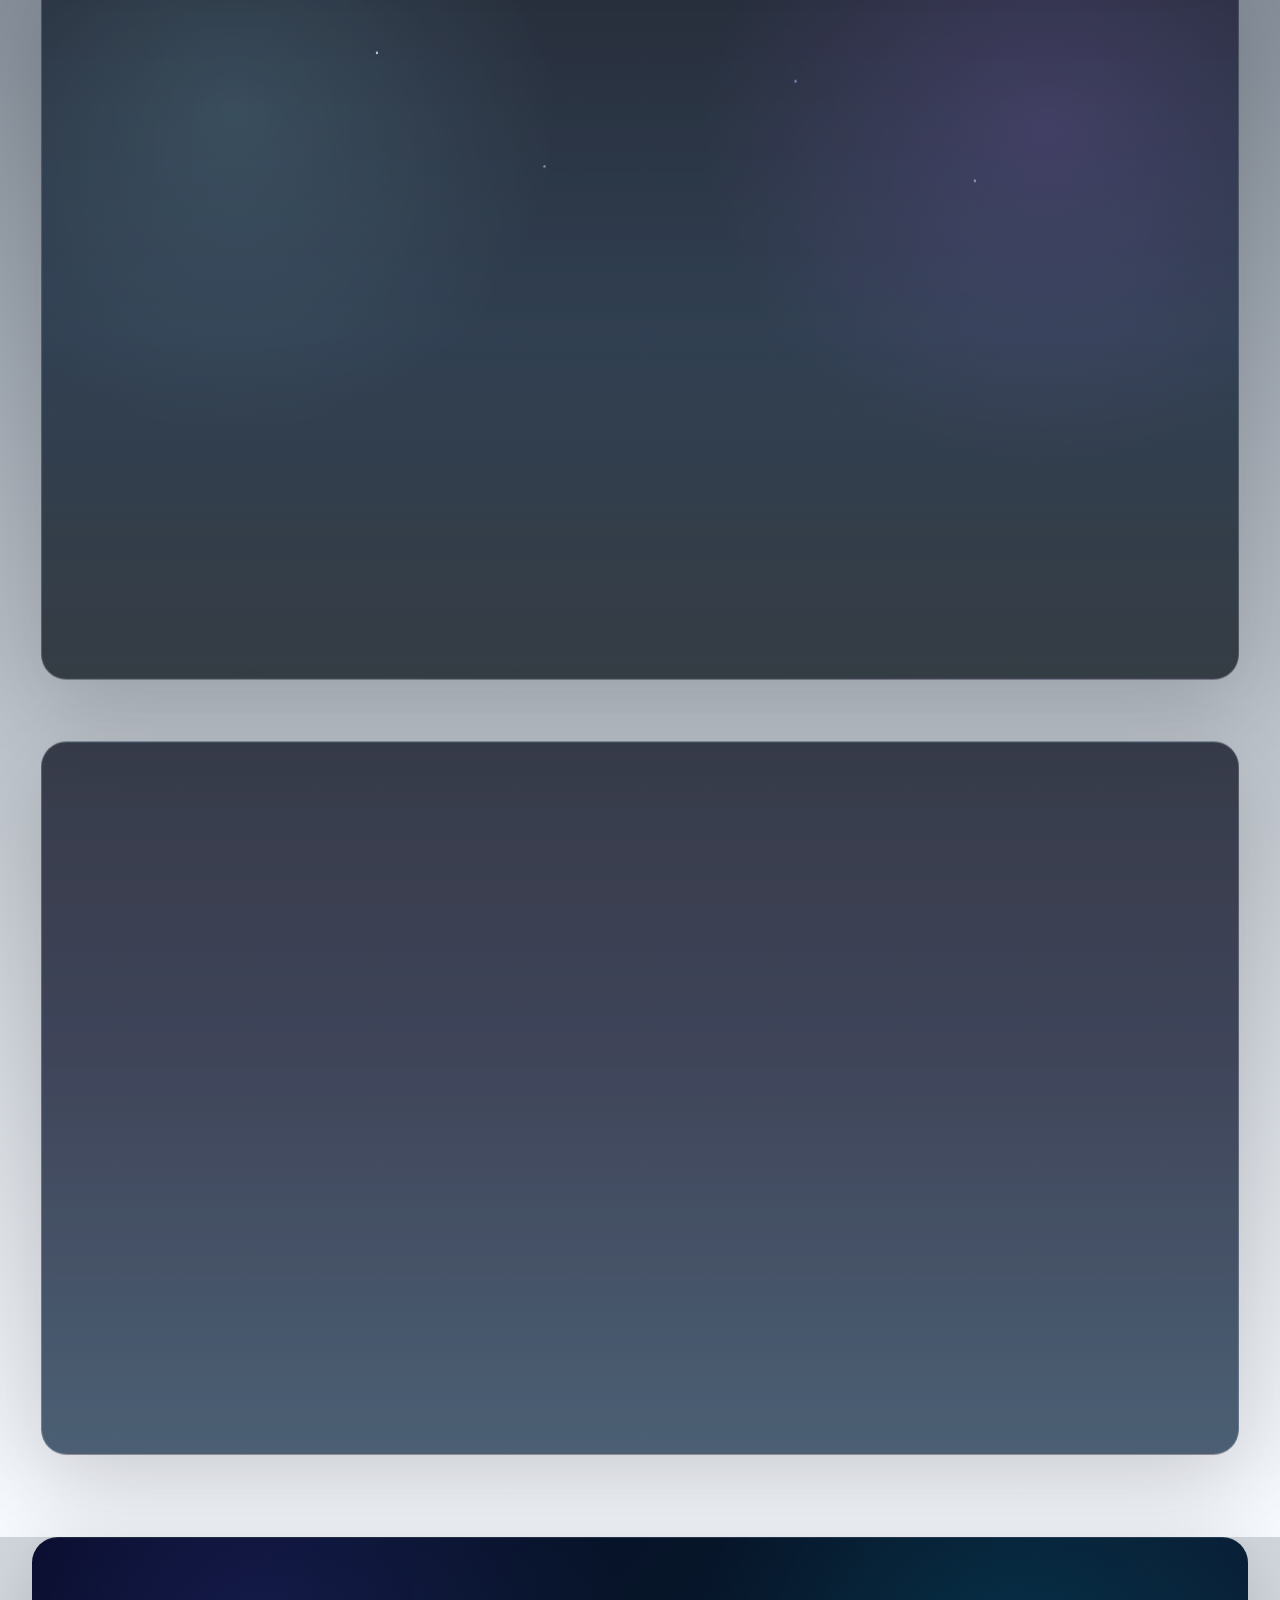
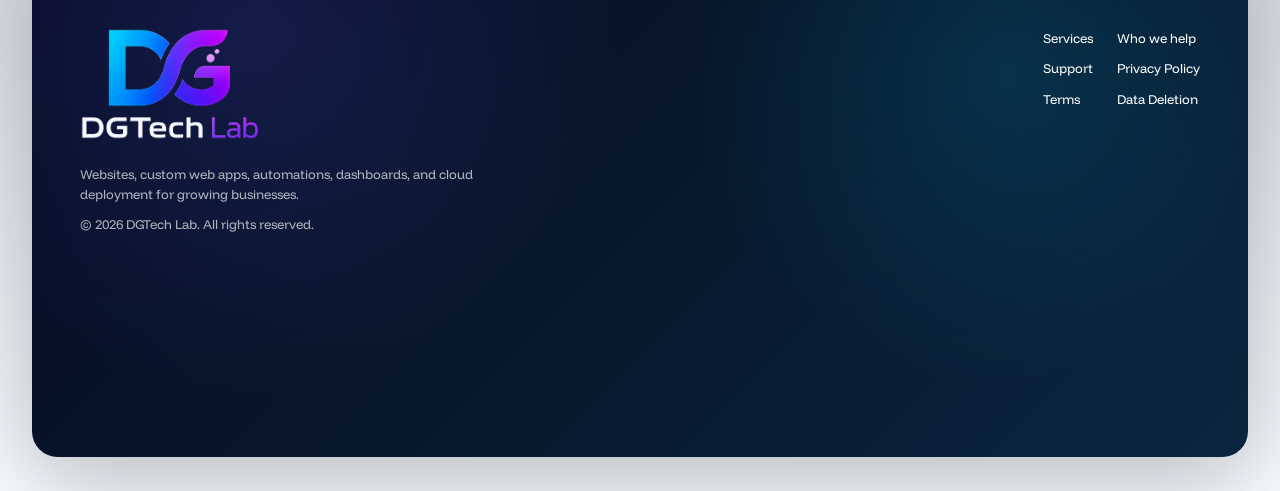
==== commit 09e2e539: "page updated" ====
--- a/index.html
+++ b/index.html
@@ -14,6 +14,7 @@
     <script src="assets/site.js?v=mobile-menu" defer></script>
   </head>
   <body class="home-page">
+    <div class="header-firefly" aria-hidden="true"></div>
     <header class="site-header">
       <a class="brand" href="index.html" aria-label="DGTech Lab home">
         <img class="brand-logo brand-logo-mark" src="assets/images/dgtechlab-logo-header-cropped.png" alt="" decoding="async" fetchpriority="high">
--- a/assets/styles.css
+++ b/assets/styles.css
@@ -32,7 +32,7 @@
 
 html {
   scroll-behavior: smooth;
-  scroll-padding: 82px 0 56px;
+  scroll-padding: 104px 0 56px;
 }
 
 html:has(body.home-page) {
@@ -48,11 +48,25 @@
   overflow-x: hidden;
   color: var(--text-primary);
   background:
-    radial-gradient(circle at 8% 12%, rgba(99, 91, 255, 0.06), transparent 30%),
-    linear-gradient(180deg, #FBFDFF 0%, var(--background) 38%, #F2F7FD 100%);
+    radial-gradient(circle at 80% 10%, rgba(99, 91, 255, 0.34), transparent 30%),
+    linear-gradient(180deg, var(--secondary) 0 300px, #FBFDFF 300px, var(--background) 50%, #F2F7FD 100%);
   font-family: "Funnel Display", Inter, ui-sans-serif, system-ui, -apple-system, BlinkMacSystemFont, "Segoe UI", sans-serif;
   line-height: 1.6;
   animation: pageEnter 500ms ease both;
+}
+
+body.home-page {
+  background:
+    radial-gradient(circle at 12% 12%, rgba(99, 91, 255, 0.1), transparent 28%),
+    radial-gradient(circle at 82% 38%, rgba(0, 210, 255, 0.08), transparent 28%),
+    linear-gradient(180deg, #050A24 0%, #07172A 48%, #F8FBFF 100%);
+}
+
+body:not(.home-page) .site-header {
+  background:
+    radial-gradient(circle at 80% 10%, rgba(99, 91, 255, 0.22), transparent 34%),
+    rgba(10, 37, 64, 0.86);
+  border-color: rgba(255, 255, 255, 0.12);
 }
 
 body.is-loaded {
@@ -64,6 +78,10 @@
   opacity: 0;
   transform: translateY(-8px);
   transition: opacity 260ms ease, transform 260ms ease;
+}
+
+body:not(.home-page) main {
+  padding-top: 0;
 }
 
 body.home-page main {
@@ -106,26 +124,35 @@
 .site-header {
   position: sticky;
   top: 0;
-  z-index: 20;
-  display: grid;
-  grid-template-columns: auto 1fr;
+  z-index: 30;
+  display: flex;
   align-items: center;
-  gap: 24px;
-  min-height: 64px;
-  padding: 12px clamp(24px, 4vw, 48px);
-  border-bottom: 1px solid var(--border);
-  background: rgba(251, 253, 255, 0.94);
-  backdrop-filter: blur(16px);
+  justify-content: space-between;
+  gap: clamp(18px, 3vw, 28px);
+  width: min(1180px, calc(100% - 36px));
+  min-height: 66px;
+  margin: 0 auto;
+  padding: 10px 16px;
+  border: 1px solid rgba(186, 230, 253, 0.14);
+  border-radius: 999px;
+  color: #F8FAFC;
+  background: rgba(2, 6, 23, 0.88);
+  box-shadow:
+    0 24px 80px rgba(0, 0, 0, 0.36),
+    inset 0 0 30px rgba(255, 255, 255, 0.025),
+    0 0 40px rgba(56, 189, 248, 0.06);
+  backdrop-filter: blur(18px);
+  animation: headerEnter 500ms ease both;
 }
 
 .brand {
   display: inline-flex;
   align-items: center;
-  gap: 2px;
-  color: var(--text-primary);
+  gap: 4px;
+  color: #F8FAFC;
   font-size: 18px;
-  font-weight: 700;
-  letter-spacing: -0.02em;
+  font-weight: 800;
+  letter-spacing: -0.03em;
   white-space: nowrap;
 }
 
@@ -135,8 +162,9 @@
 }
 
 .brand-logo-mark {
-  width: 64px;
-  height: 64px;
+  width: 54px;
+  height: 54px;
+  filter: drop-shadow(0 0 18px rgba(56, 189, 248, 0.18)) saturate(1.12);
 }
 
 .brand-mark {
@@ -154,56 +182,136 @@
 
 .nav {
   display: flex;
-  flex-wrap: wrap;
+  align-items: center;
+  flex-wrap: nowrap;
   justify-content: flex-end;
-  gap: 10px 18px;
-  color: var(--text-secondary);
-  font-size: 15px;
-  font-weight: 500;
+  gap: 6px;
+  color: rgba(226, 232, 240, 0.76);
+  font-size: 14px;
+  font-weight: 700;
 }
 
 .nav a {
-  position: relative;
-  border-radius: 6px;
-  transition: color 180ms ease, background 180ms ease, transform 180ms ease;
+  --item-glow: 0;
+  --item-x: 50%;
+  --item-y: 50%;
+  position: relative;
+  isolation: isolate;
+  overflow: hidden;
+  padding: 10px 12px;
+  border-radius: 999px;
+  transition: color 180ms ease, background 180ms ease, box-shadow 180ms ease, transform 180ms ease;
+}
+
+.nav a:not(.nav-cta)::before {
+  content: "";
+  position: absolute;
+  inset: 0;
+  z-index: -1;
+  opacity: var(--item-glow);
+  background:
+    radial-gradient(circle at var(--item-x) var(--item-y), rgba(255, 255, 255, 0.6), transparent 9%),
+    radial-gradient(circle at var(--item-x) var(--item-y), rgba(186, 230, 253, 0.48), transparent 24%),
+    radial-gradient(circle at var(--item-x) var(--item-y), rgba(56, 189, 248, 0.36), transparent 45%),
+    radial-gradient(circle at var(--item-x) var(--item-y), rgba(139, 92, 246, 0.38), transparent 66%);
+  transition: opacity 130ms ease;
 }
 
 .nav a:not(.nav-cta)::after {
   content: "";
   position: absolute;
-  left: 0;
-  right: 0;
-  bottom: -8px;
-  height: 2px;
+  left: 16%;
+  right: 16%;
+  bottom: 5px;
+  height: 1px;
   border-radius: 9999px;
-  background: var(--primary);
-  opacity: 0;
-  transform: scaleX(0.5);
-  transition: opacity 180ms ease, transform 180ms ease;
+  background: linear-gradient(90deg, transparent, #38BDF8, #A78BFA, transparent);
+  box-shadow:
+    0 0 10px rgba(56, 189, 248, 0.8),
+    0 0 18px rgba(167, 139, 250, 0.55);
+  opacity: var(--item-glow);
+  transform: none;
+  transition: opacity 130ms ease;
 }
 
 .nav a:hover,
 .footer a:hover {
-  color: var(--primary);
-}
-
-.nav a.is-active:not(.nav-cta)::after,
-.nav a:not(.nav-cta):hover::after {
+  color: #FFFFFF;
+}
+
+.nav a.is-active:not(.nav-cta),
+.nav a.is-lit:not(.nav-cta),
+.nav a:not(.nav-cta):hover {
+  --item-glow: max(var(--item-glow), 0.9);
+  color: #FFFFFF;
+  background: rgba(15, 23, 42, 0.52);
+  box-shadow:
+    0 0 calc(30px * var(--item-glow)) rgba(56, 189, 248, 0.22),
+    0 0 calc(38px * var(--item-glow)) rgba(139, 92, 246, 0.16),
+    inset 0 0 calc(20px * var(--item-glow)) rgba(186, 230, 253, 0.06);
+  transform: translateY(-1px);
+}
+
+.nav-cta {
+  margin-left: 4px;
+  color: #020617;
+  background: linear-gradient(90deg, #BAE6FD, #38BDF8, #A78BFA);
+  box-shadow: 0 14px 34px rgba(56, 189, 248, 0.22);
+}
+
+.nav .nav-cta:hover {
+  color: #020617;
+  background: linear-gradient(90deg, #E0F2FE, #67E8F9, #C4B5FD);
+  box-shadow: 0 16px 42px rgba(56, 189, 248, 0.3);
+}
+
+.header-firefly {
+  position: fixed;
+  left: var(--mouse-x, 50vw);
+  top: var(--mouse-y, 50vh);
+  z-index: 999;
+  width: 13px;
+  height: 13px;
+  border-radius: 50%;
+  pointer-events: none;
+  background:
+    radial-gradient(circle, #FFFFFF 0 14%, #E0F2FE 24%, #38BDF8 48%, rgba(56, 189, 248, 0) 72%);
+  box-shadow:
+    0 0 10px rgba(224, 242, 254, 0.95),
+    0 0 24px rgba(56, 189, 248, 0.9),
+    0 0 54px rgba(139, 92, 246, 0.62),
+    0 0 88px rgba(109, 93, 252, 0.28);
+  mix-blend-mode: screen;
+  opacity: 0;
+  transform: translate(-50%, -50%) scale(var(--firefly-scale, 1));
+  transition: opacity 180ms ease;
+}
+
+.header-firefly::before {
+  content: "";
+  position: absolute;
+  inset: -42px;
+  border-radius: inherit;
+  background:
+    radial-gradient(circle, rgba(56, 189, 248, 0.2), rgba(139, 92, 246, 0.14) 45%, transparent 70%);
+  animation: headerFireflyBreathe 1.8s ease-in-out infinite alternate;
+}
+
+.header-firefly::after {
+  content: "";
+  position: absolute;
+  left: -6px;
+  top: -6px;
+  width: 25px;
+  height: 25px;
+  border: 1px solid rgba(186, 230, 253, 0.38);
+  border-radius: inherit;
+  opacity: 0.75;
+  animation: headerFireflyRing 1.4s ease-out infinite;
+}
+
+body.has-header-firefly .header-firefly {
   opacity: 1;
-  transform: scaleX(1);
-}
-
-.nav-cta {
-  padding: 8px 12px;
-  color: #FFFFFF;
-  background: var(--primary);
-  box-shadow: 0 0 0 rgba(99, 91, 255, 0);
-}
-
-.nav .nav-cta:hover {
-  color: #FFFFFF;
-  background: var(--primary-hover);
-  box-shadow: 0 0 0 4px rgba(99, 91, 255, 0.14);
 }
 
 .menu-toggle {
@@ -2691,6 +2799,30 @@
   }
 }
 
+@keyframes headerFireflyBreathe {
+  from {
+    opacity: 0.58;
+    transform: scale(0.85);
+  }
+
+  to {
+    opacity: 0.95;
+    transform: scale(1.18);
+  }
+}
+
+@keyframes headerFireflyRing {
+  from {
+    opacity: 0.75;
+    transform: scale(0.7);
+  }
+
+  to {
+    opacity: 0;
+    transform: scale(1.9);
+  }
+}
+
 @keyframes auroraShift {
   from {
     transform: translate3d(-2%, -1%, 0) scale(1);
@@ -2969,12 +3101,10 @@
 @keyframes pageEnter {
   from {
     opacity: 0;
-    transform: translateY(8px);
   }
 
   to {
     opacity: 1;
-    transform: translateY(0);
   }
 }
 
@@ -3179,7 +3309,11 @@
 
 @media (max-width: 640px) {
   html {
-    scroll-padding: 70px 0 28px;
+    scroll-padding: 92px 0 28px;
+  }
+
+  body:not(.home-page) main {
+    padding-top: 0;
   }
 
   [id] {
@@ -3230,11 +3364,16 @@
   }
 
   .site-header {
+    display: grid;
     grid-template-columns: minmax(0, 1fr) auto;
     align-items: center;
     gap: 12px;
+    top: 0;
+    width: calc(100% - 20px);
     min-height: 60px;
-    padding: 8px 16px;
+    margin-top: 0;
+    padding: 7px 12px;
+    border-radius: 22px;
   }
 
   .site-header::before {
@@ -3261,14 +3400,17 @@
   }
 
   .brand-logo-mark {
-    width: 52px;
-    height: 52px;
+    width: 48px;
+    height: 48px;
   }
 
   .menu-toggle {
     display: inline-flex;
     flex-direction: column;
     z-index: 24;
+    color: #E0F2FE;
+    background: rgba(15, 23, 42, 0.52);
+    border-color: rgba(186, 230, 253, 0.18);
   }
 
   body.is-menu-open .menu-toggle span:nth-child(1) {
@@ -3285,22 +3427,23 @@
 
   .nav {
     position: fixed;
-    top: 0;
-    right: 0;
+    top: 10px;
+    right: 10px;
     z-index: 23;
     display: flex;
     width: min(84vw, 340px);
-    height: 100svh;
+    height: calc(100svh - 20px);
     flex-direction: column;
     justify-content: flex-start;
     gap: 4px;
-    padding: 88px 18px 24px;
-    color: var(--text-primary);
+    padding: 84px 18px 24px;
+    color: #E0F2FE;
     background:
-      linear-gradient(180deg, rgba(255, 255, 255, 0.98), rgba(244, 248, 255, 0.96)),
-      #FFFFFF;
-    border-left: 1px solid rgba(16, 24, 40, 0.12);
-    box-shadow: -24px 0 60px rgba(15, 23, 42, 0.18);
+      linear-gradient(180deg, rgba(2, 6, 23, 0.97), rgba(7, 17, 31, 0.96)),
+      #020617;
+    border: 1px solid rgba(186, 230, 253, 0.14);
+    border-radius: 22px;
+    box-shadow: -24px 0 60px rgba(0, 0, 0, 0.28), 0 0 40px rgba(56, 189, 248, 0.08);
     opacity: 0;
     overflow-y: auto;
     transform: translateX(100%);
@@ -3318,7 +3461,7 @@
     align-items: center;
     padding: 12px 14px;
     border-radius: 8px;
-    color: var(--text-primary);
+    color: rgba(226, 232, 240, 0.82);
     font-size: 16px;
   }
 
@@ -3328,8 +3471,8 @@
 
   .nav a:hover,
   .nav a.is-active {
-    color: var(--primary);
-    background: rgba(99, 91, 255, 0.08);
+    color: #FFFFFF;
+    background: rgba(56, 189, 248, 0.1);
   }
 
   .nav-cta {
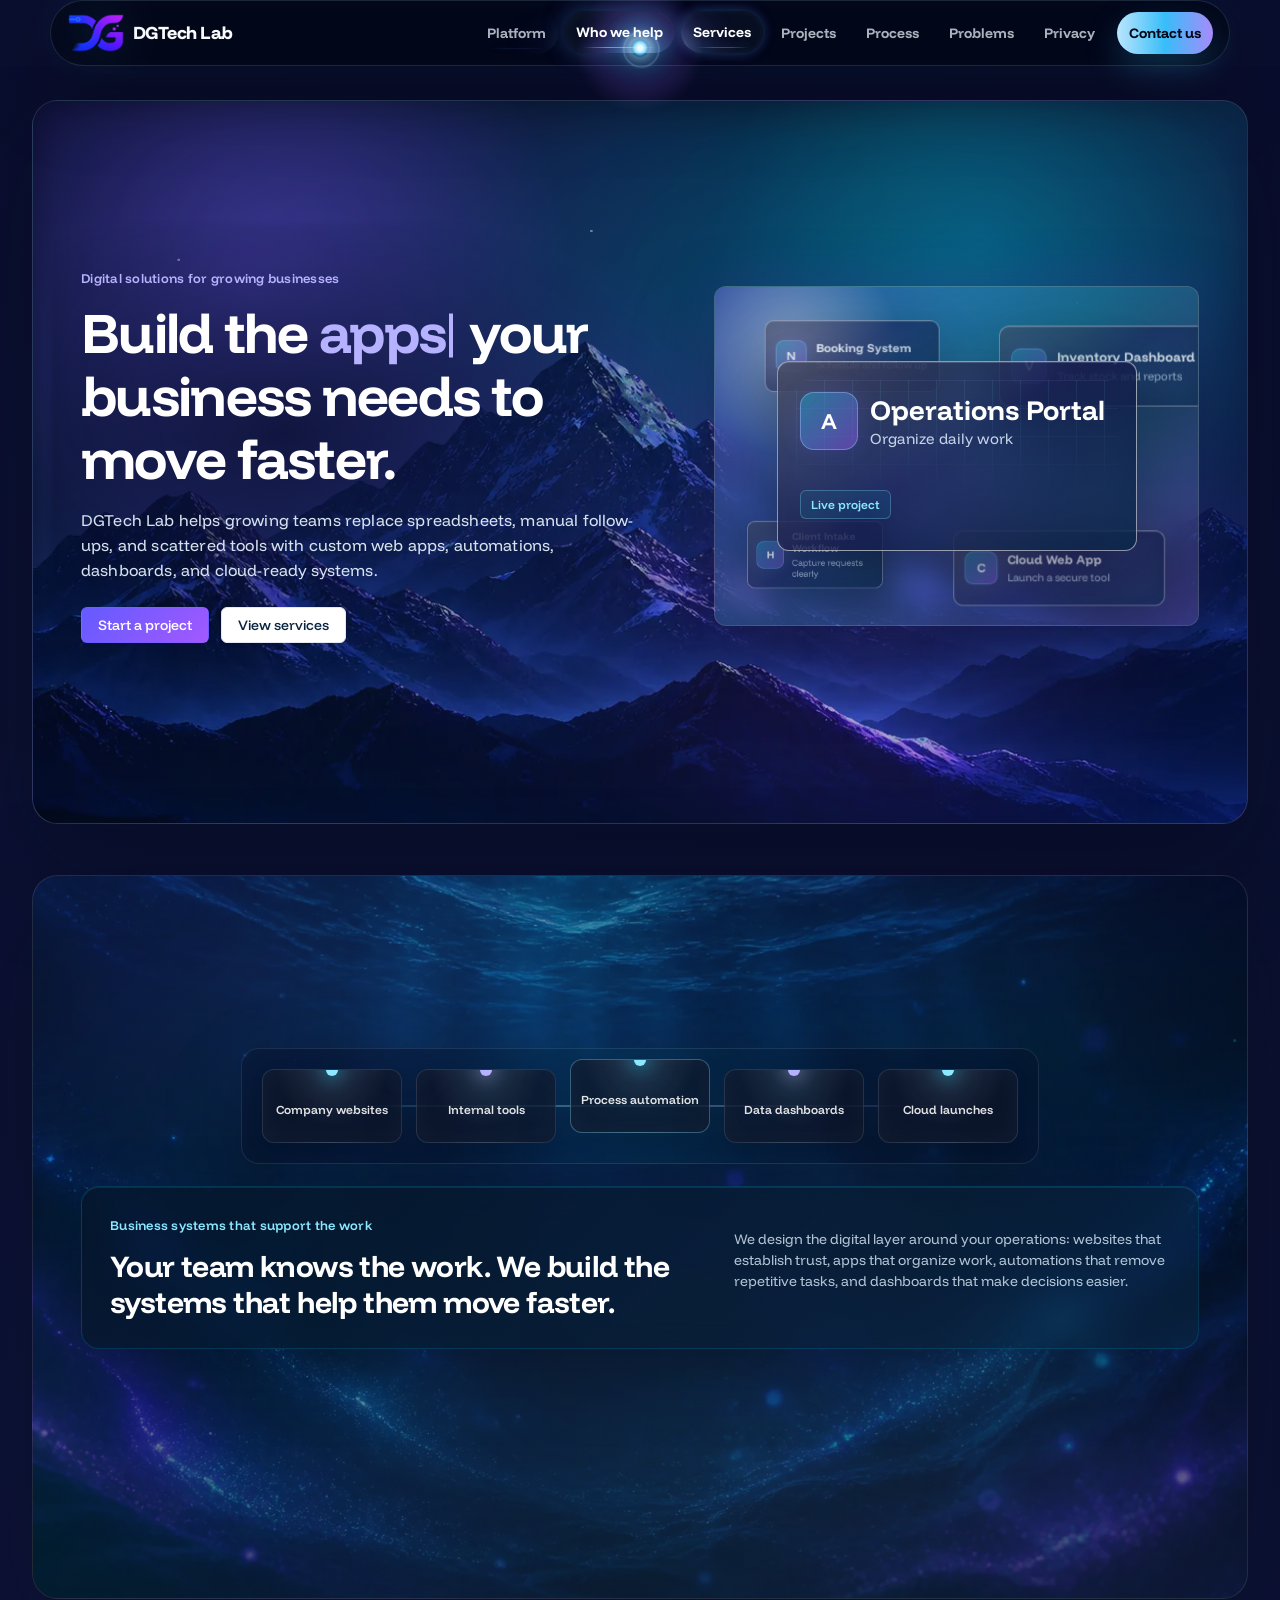
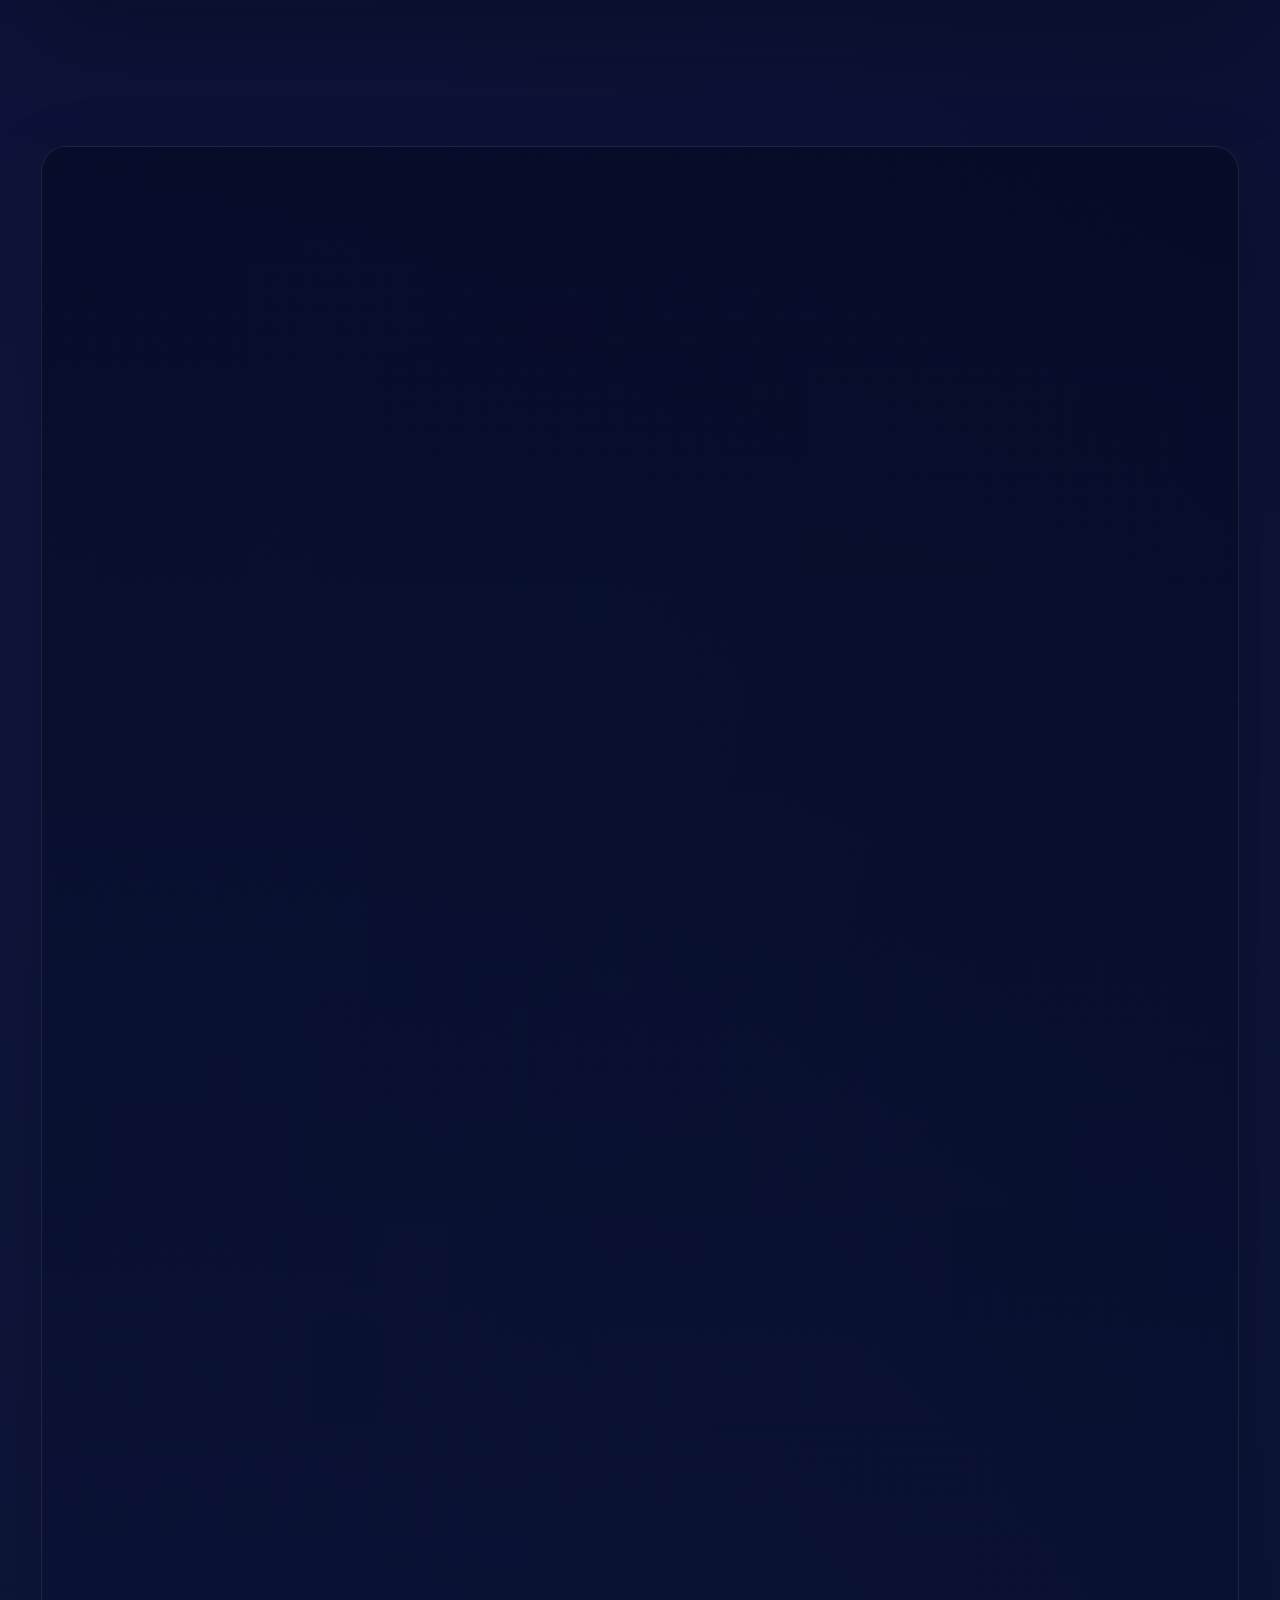
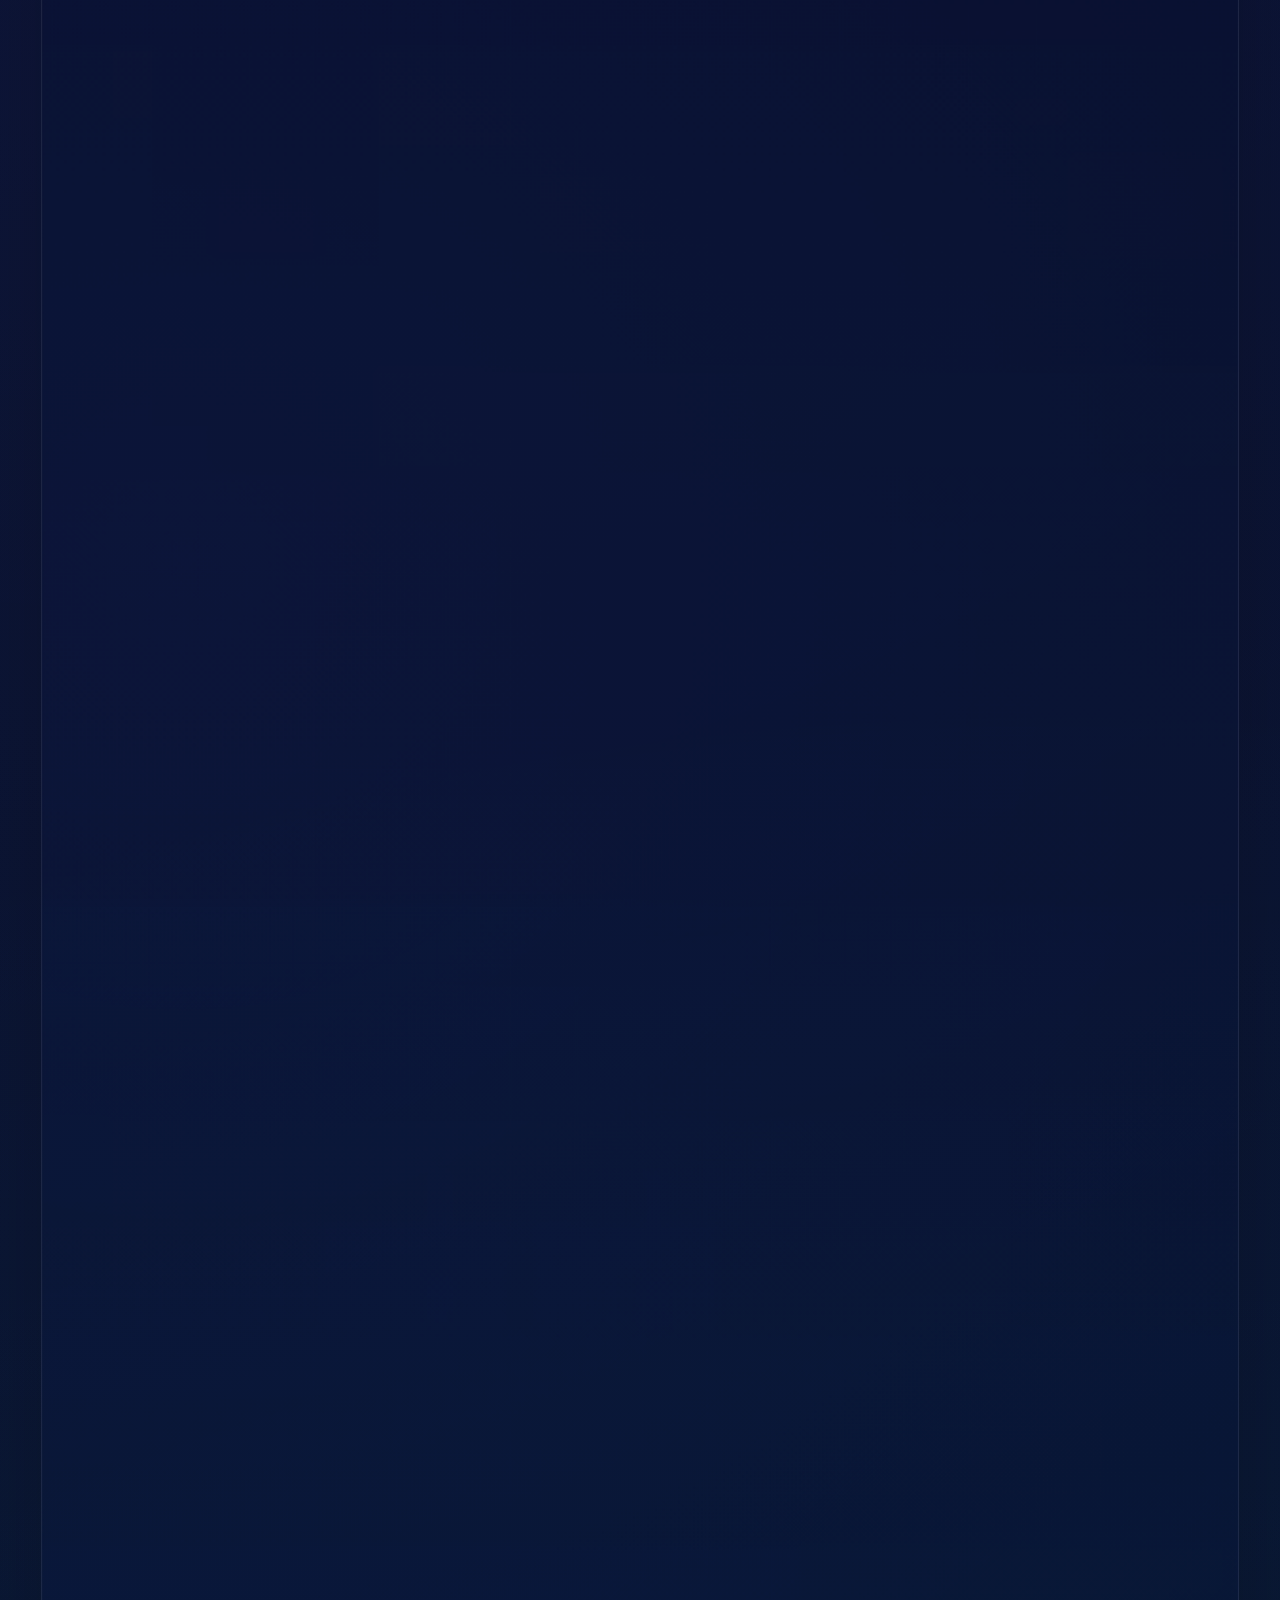
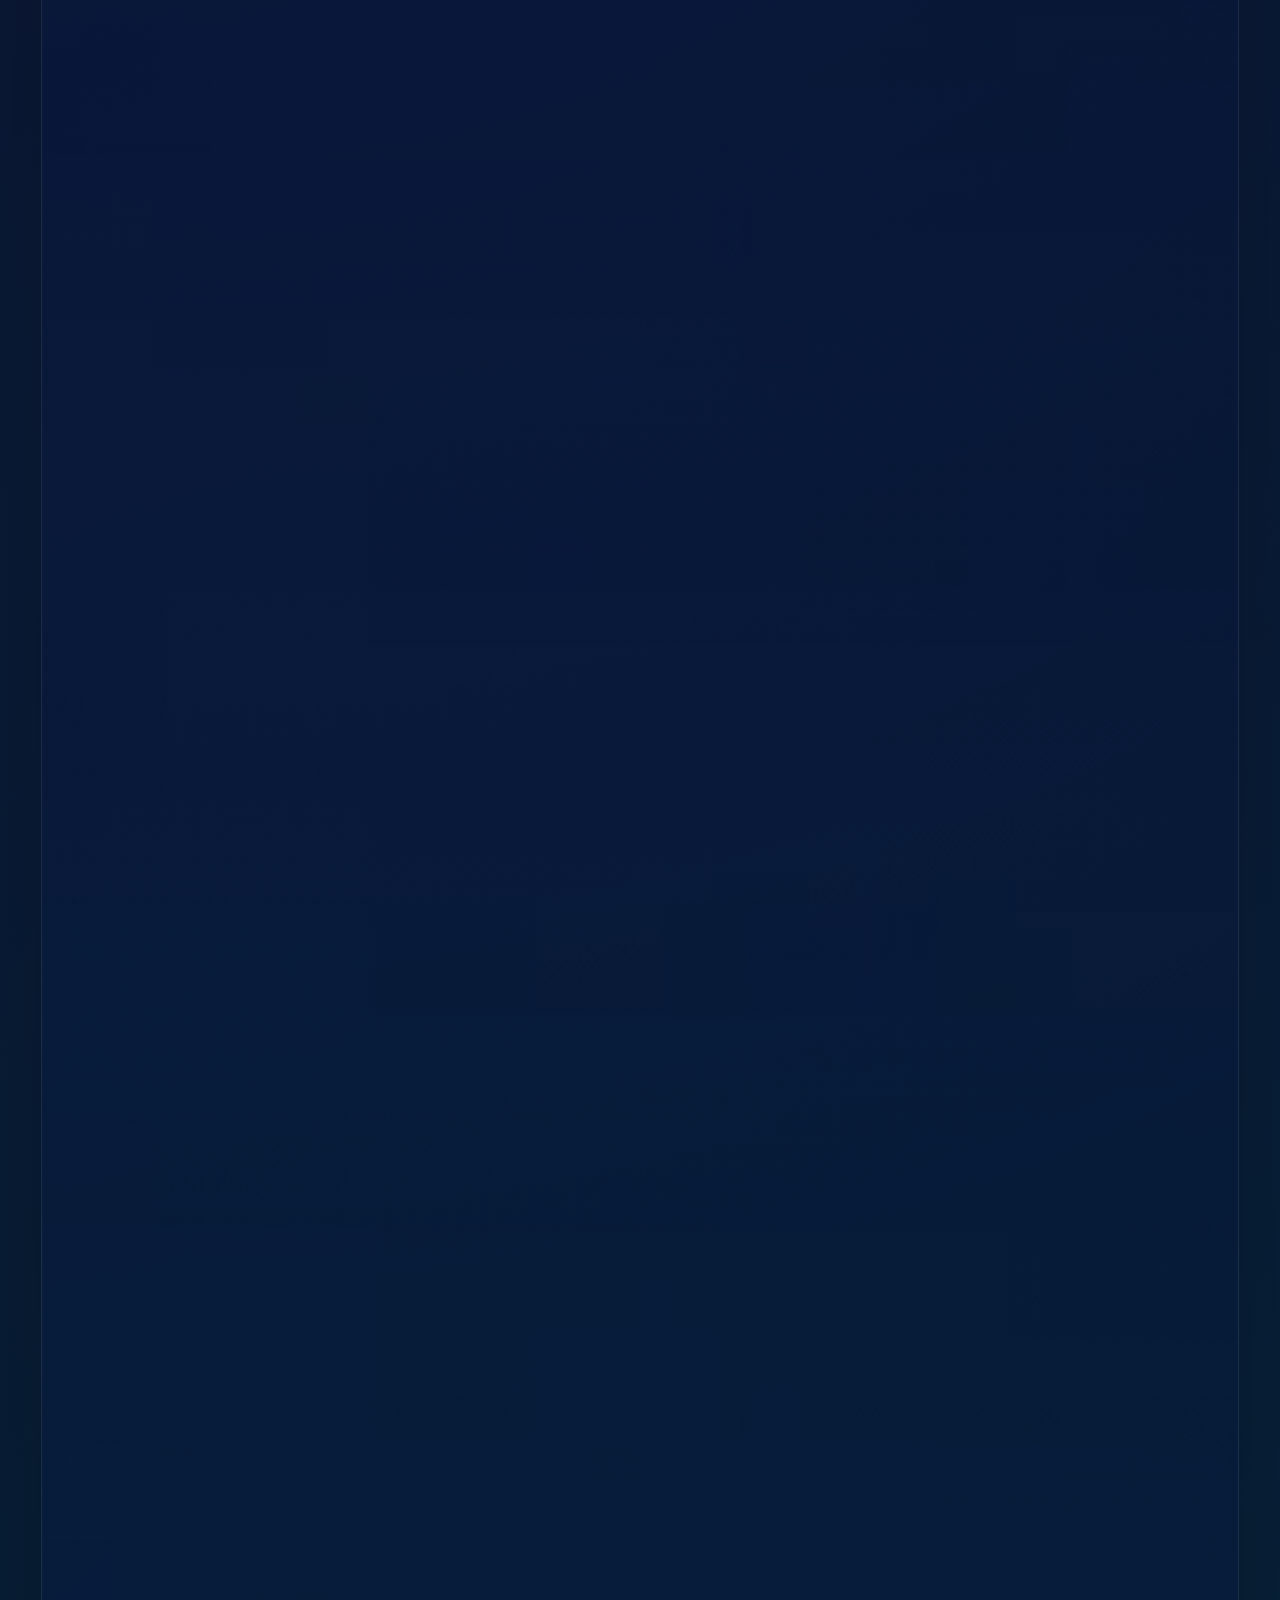
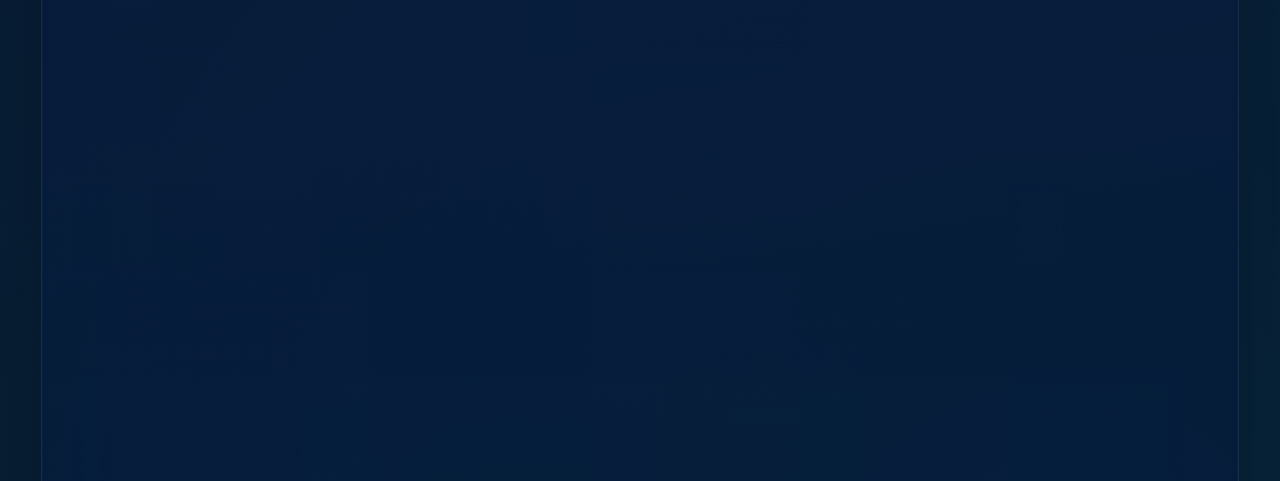
==== commit 893716f5: "Update logo" ====
--- a/index.html
+++ b/index.html
@@ -8,7 +8,9 @@
     <link rel="preconnect" href="https://fonts.googleapis.com">
     <link rel="preconnect" href="https://fonts.gstatic.com" crossorigin>
     <link href="https://fonts.googleapis.com/css2?family=Funnel+Display:wght@400;500;600;700&display=swap" rel="stylesheet">
-    <link rel="preload" href="assets/images/dgtechlab-logo-header-cropped.png" as="image" type="image/png">
+    <link rel="icon" href="assets/images/dgtechlab-site-icon-rounded.png" type="image/png">
+    <link rel="apple-touch-icon" href="assets/images/dgtechlab-site-icon-rounded.png">
+    <link rel="preload" href="assets/images/dgtechlab-logo-symbol-cropped.png" as="image" type="image/png">
     <link rel="preload" href="assets/images/generated/hero-mountain-foreground.webp" as="image" type="image/webp" fetchpriority="high">
     <link rel="stylesheet" href="assets/styles.css?v=mobile-menu">
     <script src="assets/site.js?v=mobile-menu" defer></script>
@@ -17,7 +19,7 @@
     <div class="header-firefly" aria-hidden="true"></div>
     <header class="site-header">
       <a class="brand" href="index.html" aria-label="DGTech Lab home">
-        <img class="brand-logo brand-logo-mark" src="assets/images/dgtechlab-logo-header-cropped.png" alt="" decoding="async" fetchpriority="high">
+        <img class="brand-logo brand-logo-mark" src="assets/images/dgtechlab-logo-symbol-cropped.png" alt="" decoding="async" fetchpriority="high">
         <span>DGTech Lab</span>
       </a>
       <button class="menu-toggle" type="button" aria-label="Open menu" aria-controls="primary-navigation" aria-expanded="false">
@@ -298,7 +300,7 @@
     <footer class="footer">
       <div class="footer-brand">
         <a class="brand" href="index.html" aria-label="DGTech Lab home">
-          <img class="brand-logo brand-logo-footer" src="assets/images/dgtechlab-logo-footer.png" alt="" loading="lazy" decoding="async">
+          <img class="brand-logo brand-logo-footer" src="assets/images/dgtechlab-logo-footer-lockup.png" alt="" loading="lazy" decoding="async">
         </a>
         <p>Websites, custom web apps, automations, dashboards, and cloud deployment for growing businesses.</p>
         <p>&copy; 2026 DGTech Lab. All rights reserved.</p>
--- a/assets/styles.css
+++ b/assets/styles.css
@@ -148,7 +148,7 @@
 .brand {
   display: inline-flex;
   align-items: center;
-  gap: 4px;
+  gap: 8px;
   color: #F8FAFC;
   font-size: 18px;
   font-weight: 800;
@@ -162,8 +162,8 @@
 }
 
 .brand-logo-mark {
-  width: 54px;
-  height: 54px;
+  width: 58px;
+  height: 40px;
   filter: drop-shadow(0 0 18px rgba(56, 189, 248, 0.18)) saturate(1.12);
 }
 
@@ -2658,7 +2658,7 @@
 }
 
 .footer-brand .brand-logo-footer {
-  width: 180px;
+  width: 150px;
   height: auto;
 }
 
@@ -3127,7 +3127,7 @@
 }
 
 .legal-hero {
-  padding: clamp(64px, 8vw, 96px) clamp(24px, 4vw, 48px) 40px;
+  padding: clamp(38px, 5vw, 64px) clamp(24px, 4vw, 48px) 28px;
   color: #FFFFFF;
   background:
     radial-gradient(circle at 80% 10%, rgba(99, 91, 255, 0.34), transparent 30%),
@@ -3141,8 +3141,8 @@
 
 .legal-page {
   max-width: 1080px;
-  margin: 32px auto clamp(64px, 8vw, 96px);
-  padding: 24px;
+  margin: 20px auto clamp(42px, 6vw, 72px);
+  padding: clamp(18px, 3vw, 22px);
   border: 1px solid var(--border);
   border-radius: 12px;
   background: linear-gradient(180deg, var(--surface-card), #F7FAFE);
@@ -3400,8 +3400,8 @@
   }
 
   .brand-logo-mark {
-    width: 48px;
-    height: 48px;
+    width: 52px;
+    height: 36px;
   }
 
   .menu-toggle {
